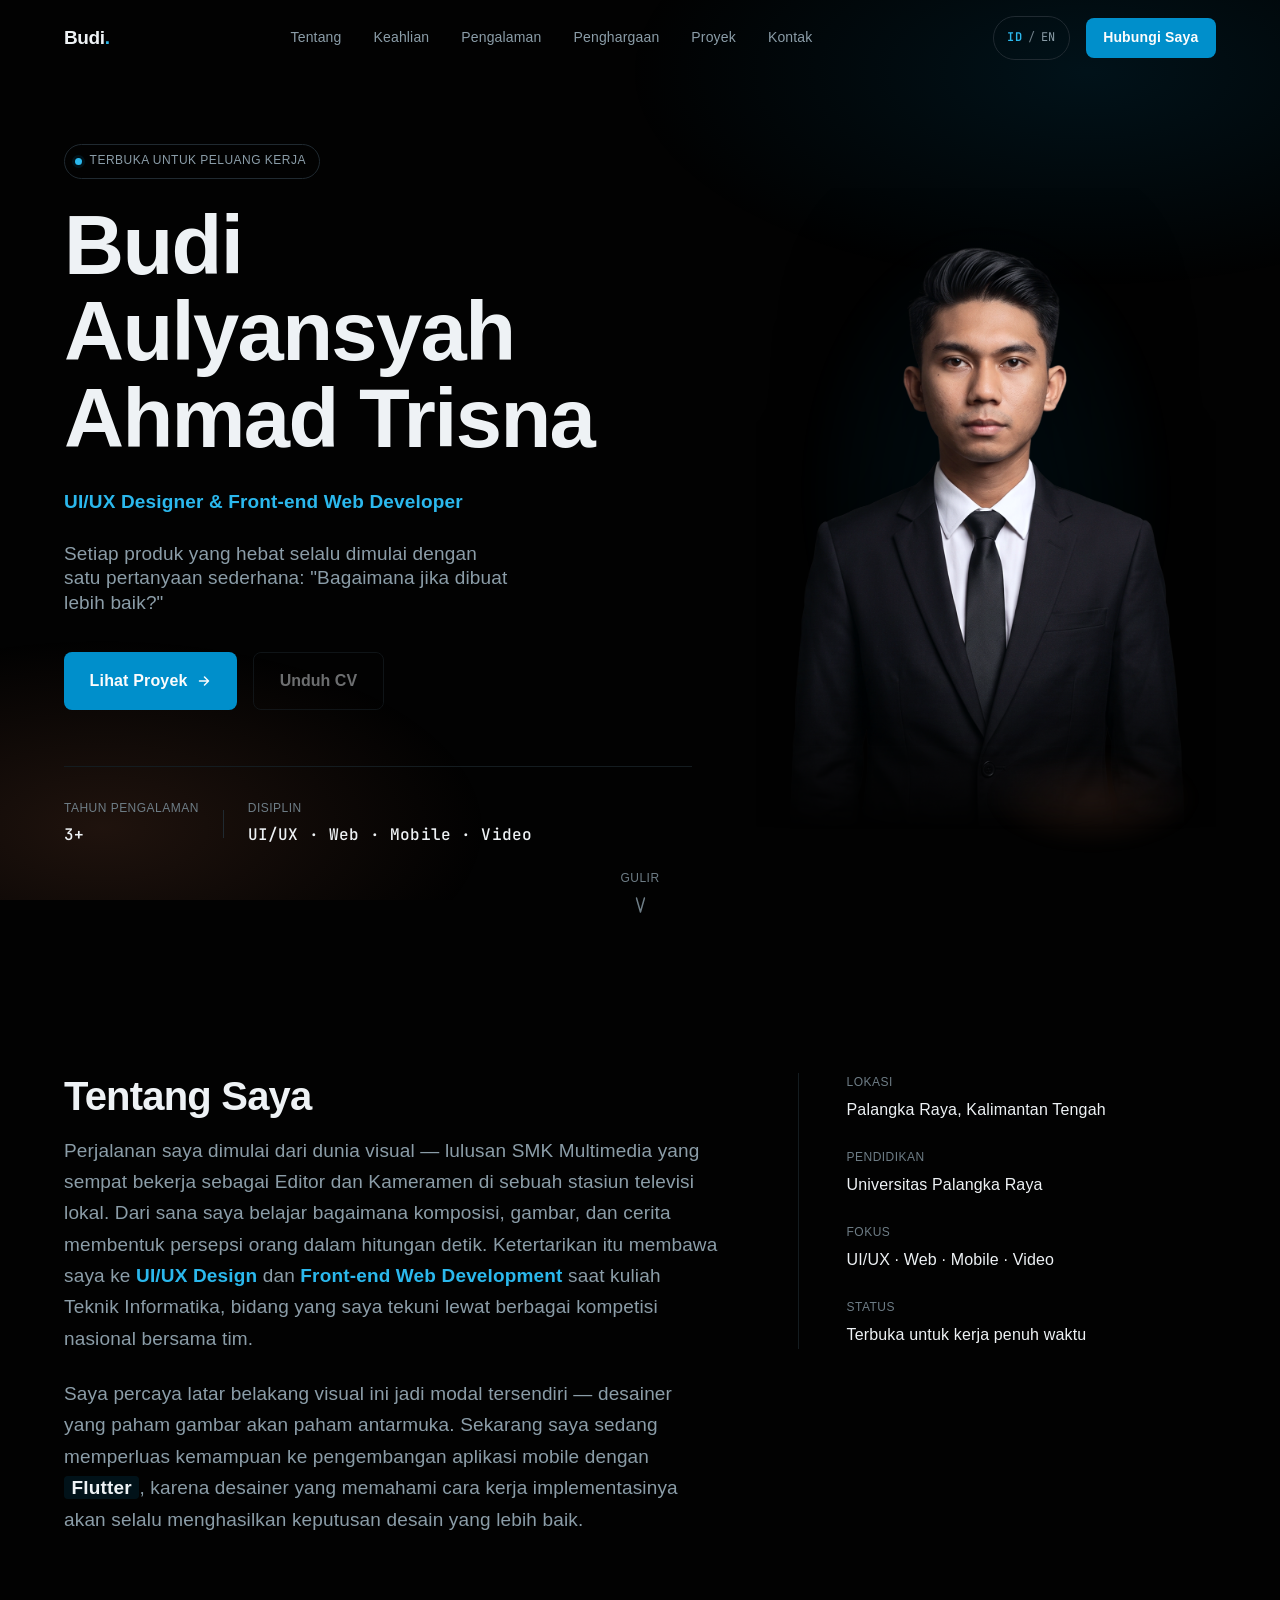
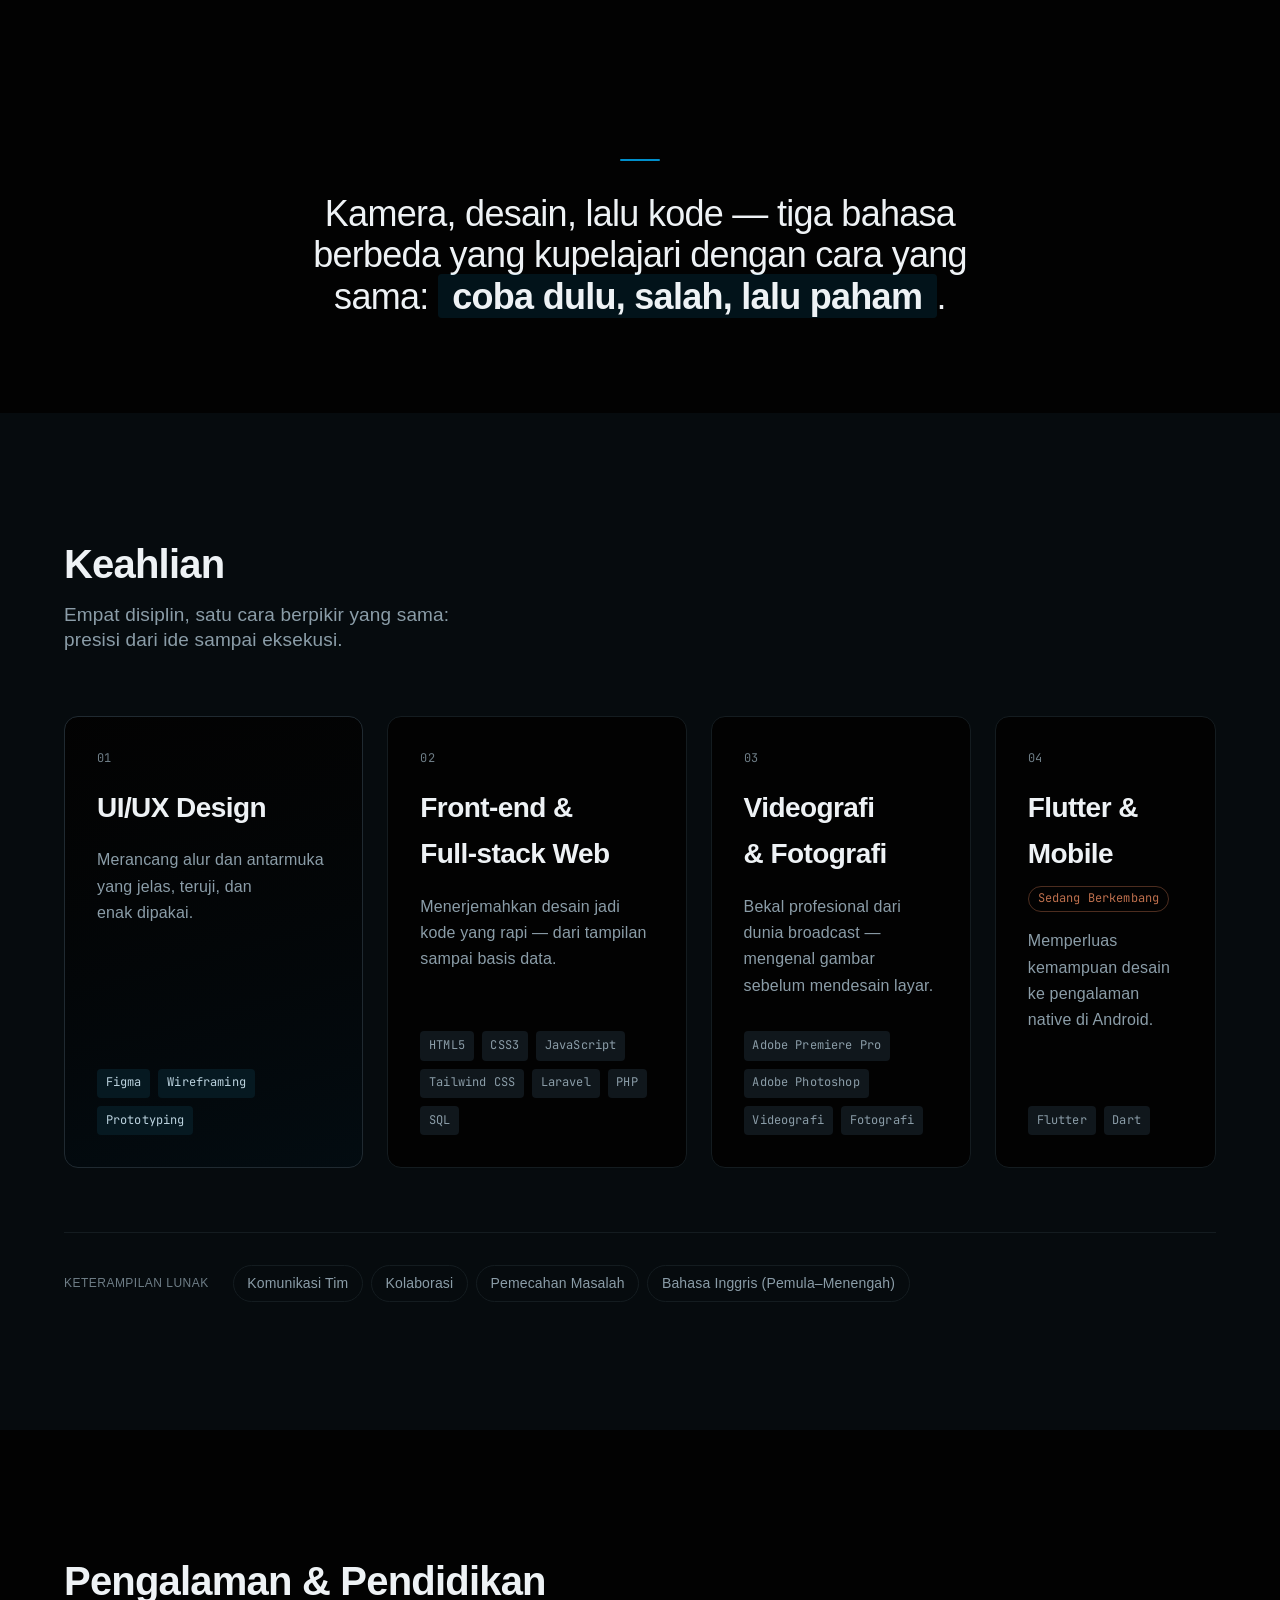
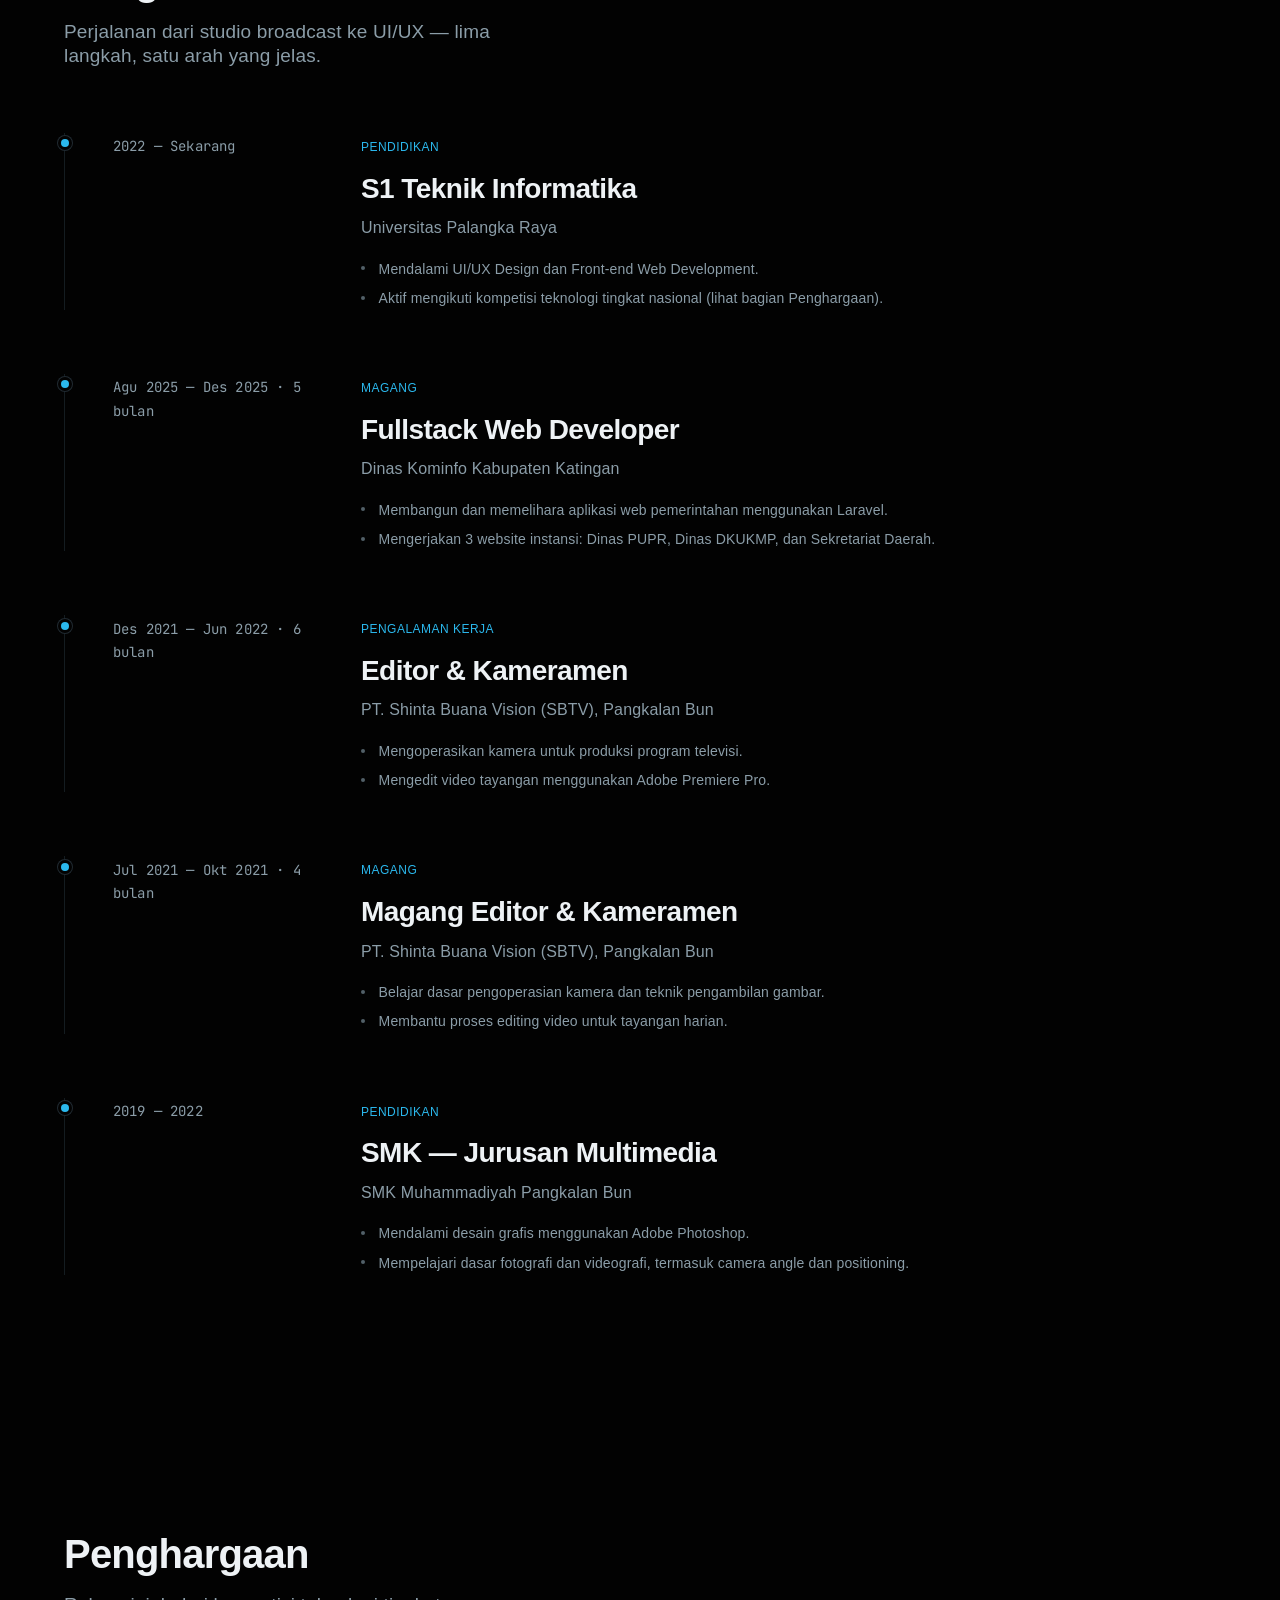
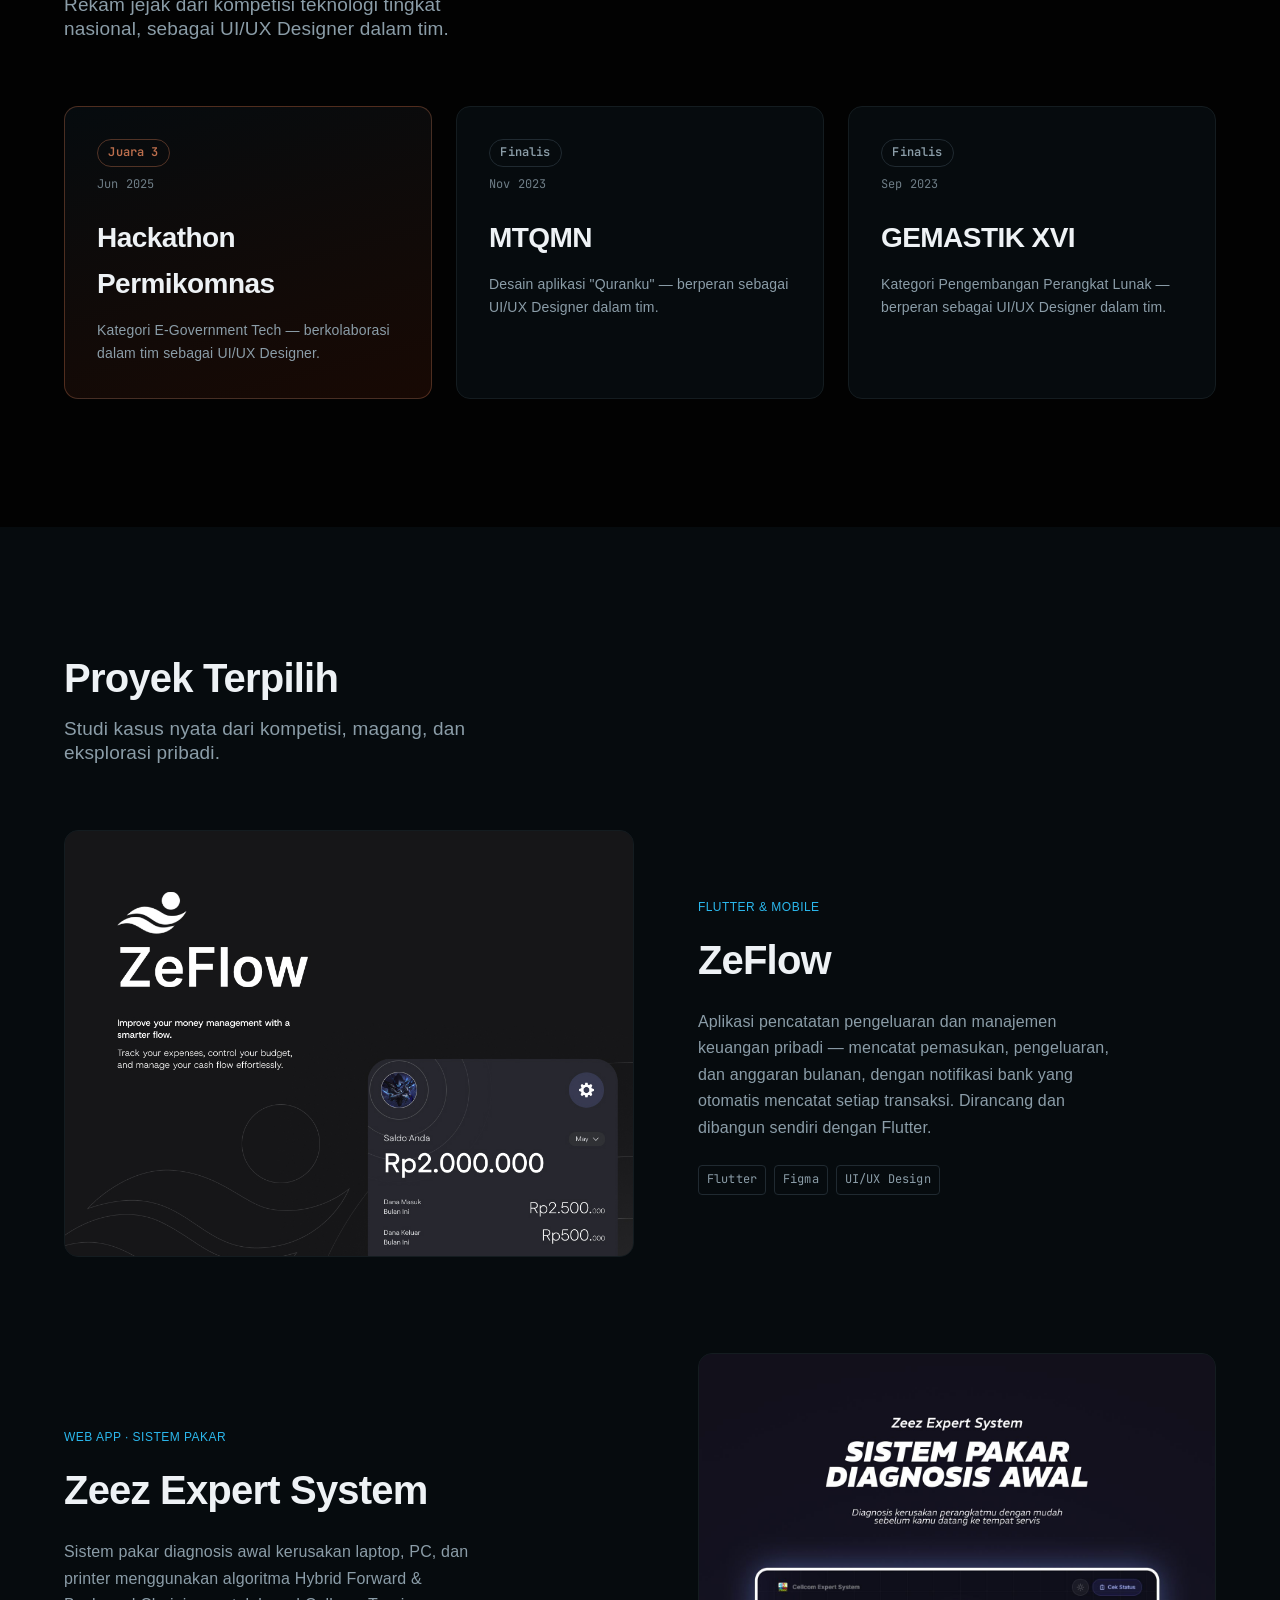
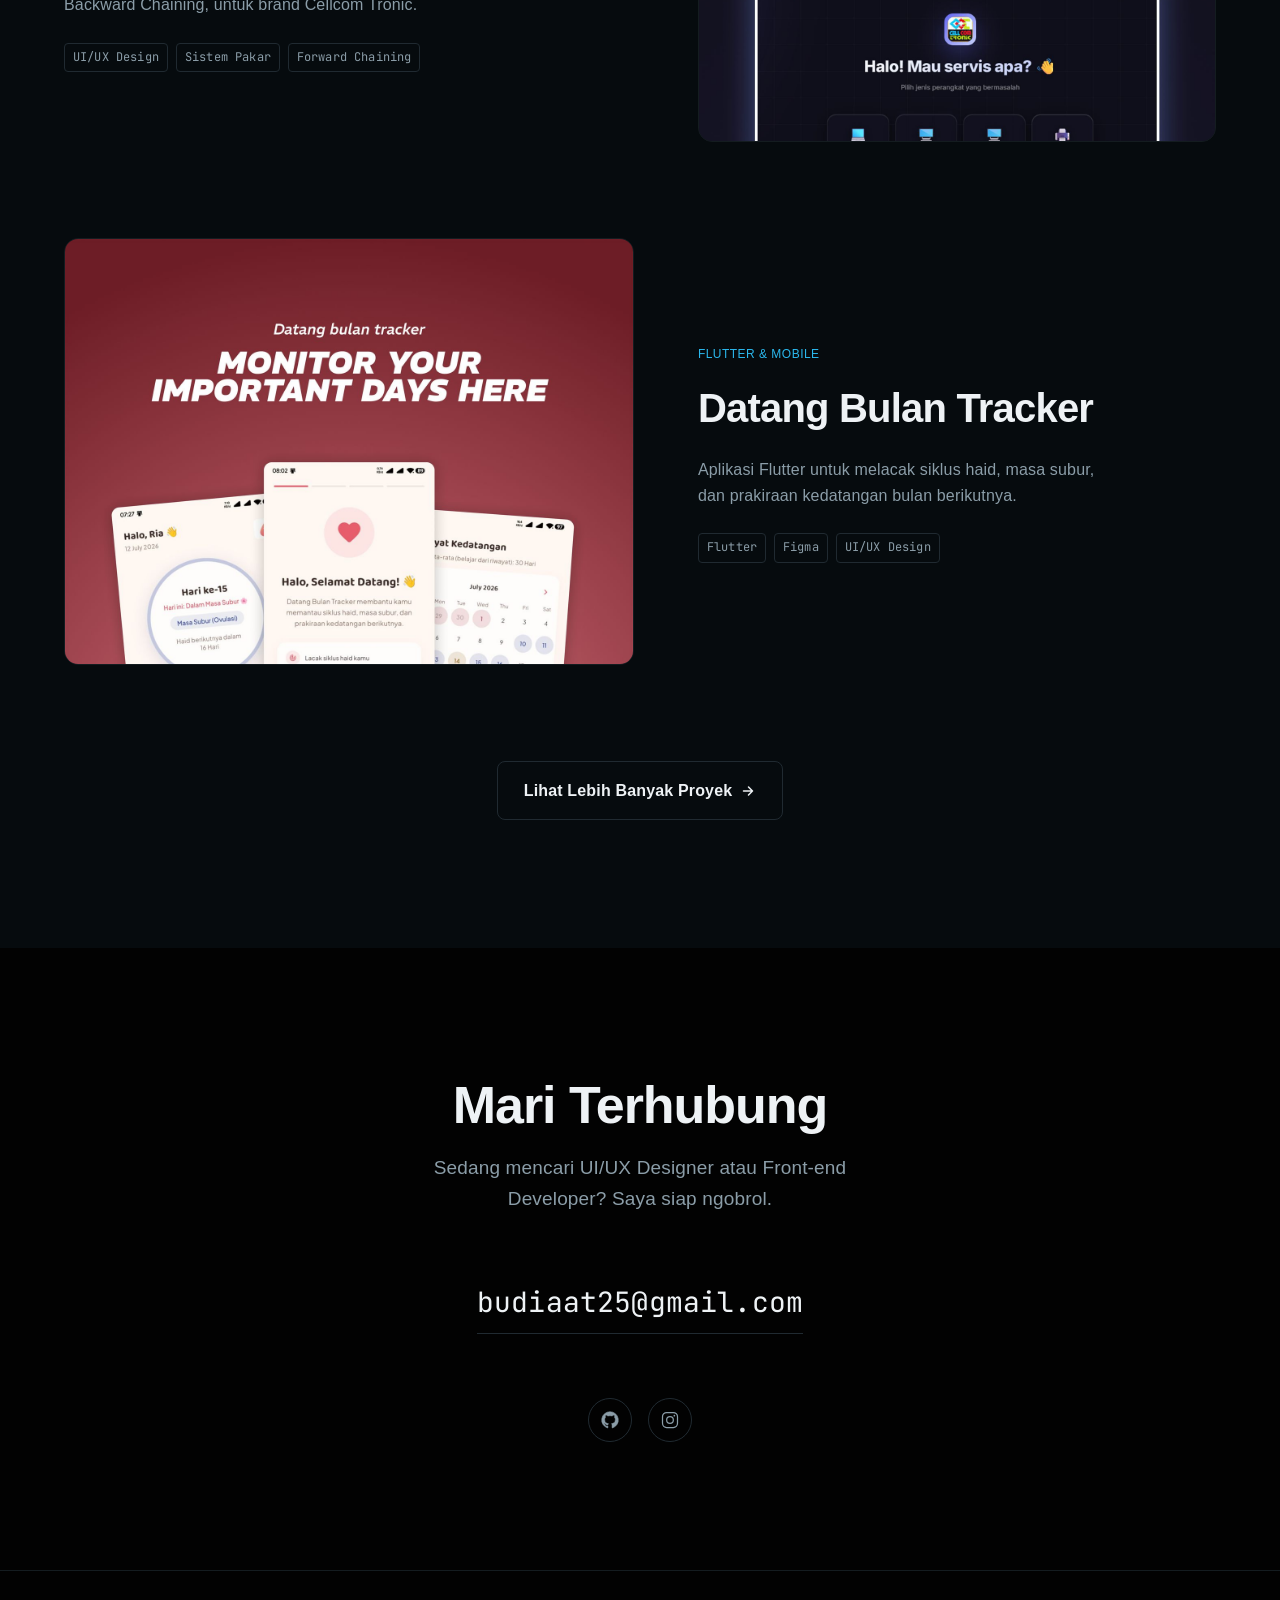
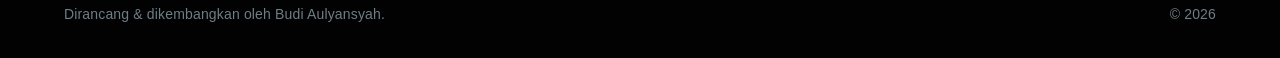
==== index.html @ ebb9e5d7 "Add personal quote section, fill in SMK education dates New pull-quote between About and Skills, plu" ====
<!DOCTYPE html>
<html lang="id">
<head>
<meta charset="UTF-8">
<meta name="viewport" content="width=device-width, initial-scale=1, viewport-fit=cover">
<title>Budi Aulyansyah Ahmad Trisna — UI/UX Designer &amp; Front-end Developer</title>
<meta name="description" content="Portfolio Budi Aulyansyah Ahmad Trisna — UI/UX Designer, Front-end &amp; Full-stack Web Developer, dengan latar belakang Videografi dan Fotografi profesional.">

<link rel="preconnect" href="https://api.fontshare.com" crossorigin>
<link rel="preconnect" href="https://fonts.googleapis.com">
<link rel="preconnect" href="https://fonts.gstatic.com" crossorigin>
<link href="https://api.fontshare.com/v2/css?f[]=switzer@400,500,600,700,900&amp;display=swap" rel="stylesheet">
<link href="https://fonts.googleapis.com/css2?family=JetBrains+Mono:wght@400;500;600&amp;display=swap" rel="stylesheet">
<link rel="stylesheet" href="style.css">
<link rel="icon" href="data:image/svg+xml,%3Csvg xmlns='http://www.w3.org/2000/svg' viewBox='0 0 100 100'%3E%3Crect width='100' height='100' rx='20' fill='%23090a0d'/%3E%3Ctext x='50' y='68' font-size='58' font-family='Georgia,serif' fill='%234f8ef7' text-anchor='middle'%3EB%3C/text%3E%3C/svg%3E">
</head>
<body>

<a class="skip-link" href="#main" data-i18n="a11y.skip">Langsung ke konten</a>

<div class="atmosphere" aria-hidden="true"></div>

<div class="cursor-dot" id="cursorDot" aria-hidden="true"></div>
<div class="cursor-ring" id="cursorRing" aria-hidden="true"></div>

<header class="nav" id="nav">
  <div class="nav__inner">
    <a href="#top" class="nav__mark">Budi<span class="nav__mark-dot">.</span></a>

    <nav class="nav__links" aria-label="Navigasi utama">
      <a href="#about" data-i18n="nav.about">Tentang</a>
      <a href="#skills" data-i18n="nav.skills">Keahlian</a>
      <a href="#experience" data-i18n="nav.experience">Pengalaman</a>
      <a href="#achievements" data-i18n="nav.achievements">Penghargaan</a>
      <a href="#projects" data-i18n="nav.projects">Proyek</a>
      <a href="#contact" data-i18n="nav.contact">Kontak</a>
    </nav>

    <div class="nav__actions">
      <button class="lang-toggle" id="langToggle" type="button" aria-label="Ganti bahasa / Switch language">
        <span class="lang-toggle__option" data-lang-option="id">ID</span><span class="lang-toggle__sep">/</span><span class="lang-toggle__option" data-lang-option="en">EN</span>
      </button>
      <a href="#contact" class="btn btn--primary btn--sm" data-i18n="nav.cta">Hubungi Saya</a>
      <button class="nav__burger" id="navBurger" type="button" aria-label="Buka menu" aria-expanded="false" aria-controls="navMobile">
        <span></span><span></span><span></span>
      </button>
    </div>
  </div>

  <div class="nav__mobile" id="navMobile">
    <div class="nav__mobile-inner">
      <a href="#about" data-i18n="nav.about">Tentang</a>
      <a href="#skills" data-i18n="nav.skills">Keahlian</a>
      <a href="#experience" data-i18n="nav.experience">Pengalaman</a>
      <a href="#achievements" data-i18n="nav.achievements">Penghargaan</a>
      <a href="#projects" data-i18n="nav.projects">Proyek</a>
      <a href="#contact" data-i18n="nav.contact">Kontak</a>
    </div>
  </div>
</header>

<main id="main">

  <!-- HERO -->
  <section class="hero" id="top">
    <div class="hero__inner">
      <div class="hero__content">
        <p class="status-pill" data-reveal>
          <span class="status-pill__dot" aria-hidden="true"></span>
          <span data-i18n="hero.badge">Terbuka untuk Peluang Kerja</span>
        </p>

        <h1 class="hero__name" data-reveal>
          <span class="hero__name-line">Budi Aulyansyah</span>
          <span class="hero__name-line">Ahmad Trisna</span>
        </h1>

        <p class="hero__title" data-reveal data-i18n="hero.title">UI/UX Designer &amp; Front-end Web Developer</p>

        <p class="hero__tagline" data-reveal data-i18n="hero.tagline" data-i18n-html>Setiap produk yang hebat selalu dimulai dengan satu pertanyaan sederhana: "Bagaimana jika dibuat lebih baik?".</p>

        <div class="hero__actions" data-reveal>
          <a href="#projects" class="btn btn--primary btn--lg">
            <span data-i18n="hero.cta.primary">Lihat Proyek</span>
            <svg class="btn__icon" width="16" height="16" viewBox="0 0 16 16" fill="none" aria-hidden="true"><path d="M3.5 8H12.5M12.5 8L8.5 4M12.5 8L8.5 12" stroke="currentColor" stroke-width="1.5" stroke-linecap="round" stroke-linejoin="round"/></svg>
          </a>
          <button type="button" class="btn btn--ghost btn--lg" disabled aria-disabled="true" title="Tambahkan file CV untuk mengaktifkan tombol ini">
            <span data-i18n="hero.cta.secondary">Unduh CV</span>
          </button>
        </div>

        <dl class="hero__readout" data-reveal>
          <div class="hero__readout-item">
            <dt data-i18n="hero.stat.years">Tahun Pengalaman</dt>
            <dd>3+</dd>
          </div>
          <div class="hero__readout-divider" aria-hidden="true"></div>
          <div class="hero__readout-item">
            <dt data-i18n="hero.stat.disciplines">Disiplin</dt>
            <dd>UI/UX · Web · Mobile · Video</dd>
          </div>
        </dl>
      </div>

      <div class="hero__figure" data-reveal>
        <div class="hero__figure-glow" aria-hidden="true"></div>
        <img src="assets/budi-portrait.png" alt="Potret Budi Aulyansyah Ahmad Trisna mengenakan jas formal" width="900" height="1200" class="hero__portrait" fetchpriority="high">
      </div>
    </div>

    <a href="#about" class="scroll-cue">
      <span data-i18n="hero.scroll">Gulir</span>
      <svg width="10" height="16" viewBox="0 0 10 16" fill="none" aria-hidden="true"><path d="M1 1L5 15L9 1" stroke="currentColor" stroke-width="1.5" stroke-linecap="round" stroke-linejoin="round"/></svg>
    </a>
  </section>

  <!-- ABOUT -->
  <section class="about" id="about">
    <div class="section-inner about__grid">
      <div class="about__main">
        <h2 class="section-heading" data-reveal data-i18n="about.heading">Tentang Saya</h2>
        <p class="about__body" data-reveal data-i18n="about.body1" data-i18n-html>Perjalanan saya dimulai dari dunia visual — lulusan SMK Multimedia yang sempat bekerja sebagai Editor dan Kameramen di sebuah stasiun televisi lokal. Dari sana saya belajar bagaimana komposisi, gambar, dan cerita membentuk persepsi orang dalam hitungan detik. Ketertarikan itu membawa saya ke <span class="em">UI/UX Design</span> dan <span class="em">Front-end Web Development</span> saat kuliah Teknik Informatika, bidang yang saya tekuni lewat berbagai kompetisi nasional bersama tim.</p>
        <p class="about__body" data-reveal data-i18n="about.body2" data-i18n-html>Saya percaya latar belakang visual ini jadi modal tersendiri — desainer yang paham gambar akan paham antarmuka. Sekarang saya sedang memperluas kemampuan ke pengembangan aplikasi mobile dengan <span class="hl">Flutter</span>, karena desainer yang memahami cara kerja implementasinya akan selalu menghasilkan keputusan desain yang lebih baik.</p>
      </div>

      <dl class="about__facts" data-reveal>
        <div class="about__fact">
          <dt data-i18n="about.facts.location">Lokasi</dt>
          <dd data-i18n="about.facts.locationValue">Palangka Raya, Kalimantan Tengah</dd>
        </div>
        <div class="about__fact">
          <dt data-i18n="about.facts.education">Pendidikan</dt>
          <dd data-i18n="about.facts.educationValue">Universitas Palangka Raya</dd>
        </div>
        <div class="about__fact">
          <dt data-i18n="about.facts.focus">Fokus</dt>
          <dd>UI/UX · Web · Mobile · Video</dd>
        </div>
        <div class="about__fact">
          <dt data-i18n="about.facts.status">Status</dt>
          <dd data-i18n="about.facts.statusValue">Terbuka untuk kerja penuh waktu</dd>
        </div>
      </dl>
    </div>
  </section>

  <!-- QUOTE -->
  <section class="quote">
    <div class="section-inner">
      <blockquote class="quote__text" data-reveal>
        <span class="quote__mark" aria-hidden="true"></span>
        <p data-i18n="quote.text" data-i18n-html>Kamera, desain, lalu kode — tiga bahasa berbeda yang kupelajari dengan cara yang sama: <span class="hl">coba dulu, salah, lalu paham</span>.</p>
      </blockquote>
    </div>
  </section>

  <!-- SKILLS -->
  <section class="skills" id="skills">
    <div class="section-inner">
      <div class="section-head">
        <h2 class="section-heading" data-reveal data-i18n="skills.heading">Keahlian</h2>
        <p class="section-lead" data-reveal data-i18n="skills.lead">Tiga disiplin, satu cara berpikir yang sama: presisi dari ide sampai eksekusi.</p>
      </div>

      <div class="skills__panels">
        <article class="skill-panel skill-panel--primary" data-reveal>
          <span class="skill-panel__index">01</span>
          <h3 data-i18n="skills.uiux.title">UI/UX Design</h3>
          <p data-i18n="skills.uiux.desc">Merancang alur dan antarmuka yang jelas, teruji, dan enak dipakai.</p>
          <ul class="skill-panel__tags">
            <li>Figma</li><li>Wireframing</li><li>Prototyping</li>
          </ul>
        </article>

        <article class="skill-panel" data-reveal>
          <span class="skill-panel__index">02</span>
          <h3 data-i18n="skills.web.title">Front-end &amp; Full-stack Web</h3>
          <p data-i18n="skills.web.desc">Menerjemahkan desain jadi kode yang rapi — dari tampilan sampai basis data.</p>
          <ul class="skill-panel__tags">
            <li>HTML5</li><li>CSS3</li><li>JavaScript</li><li>Tailwind CSS</li><li>Laravel</li><li>PHP</li><li>SQL</li>
          </ul>
        </article>

        <article class="skill-panel" data-reveal>
          <span class="skill-panel__index">03</span>
          <h3 data-i18n="skills.media.title">Videografi &amp; Fotografi</h3>
          <p data-i18n="skills.media.desc">Bekal profesional dari dunia broadcast — mengenal gambar sebelum mendesain layar.</p>
          <ul class="skill-panel__tags">
            <li>Adobe Premiere Pro</li><li>Adobe Photoshop</li><li data-i18n="skills.media.tag.video">Videografi</li><li data-i18n="skills.media.tag.photo">Fotografi</li>
          </ul>
        </article>

        <article class="skill-panel skill-panel--emerging" data-reveal>
          <span class="skill-panel__index">04</span>
          <div class="skill-panel__title-row">
            <h3 data-i18n="skills.mobile.title">Flutter &amp; Mobile</h3>
            <span class="skill-panel__badge" data-i18n="skills.mobile.badge">Sedang Berkembang</span>
          </div>
          <p data-i18n="skills.mobile.desc">Memperluas kemampuan desain ke pengalaman native di Android.</p>
          <ul class="skill-panel__tags">
            <li>Flutter</li><li>Dart</li>
          </ul>
        </article>
      </div>

      <div class="skills__soft" data-reveal>
        <span class="skills__soft-label" data-i18n="skills.soft.label">Keterampilan Lunak</span>
        <ul class="skills__soft-tags">
          <li data-i18n="skills.soft.communication">Komunikasi Tim</li>
          <li data-i18n="skills.soft.collaboration">Kolaborasi</li>
          <li data-i18n="skills.soft.problemSolving">Pemecahan Masalah</li>
          <li data-i18n="skills.soft.english">Bahasa Inggris (Pemula–Menengah)</li>
        </ul>
      </div>
    </div>
  </section>

  <!-- EXPERIENCE & EDUCATION -->
  <section class="experience" id="experience">
    <div class="section-inner">
      <div class="section-head">
        <h2 class="section-heading" data-reveal data-i18n="experience.heading">Pengalaman &amp; Pendidikan</h2>
        <p class="section-lead" data-reveal data-i18n="experience.lead">Perjalanan singkat — dari ruang kelas ke studio kerja sungguhan.</p>
      </div>

      <ol class="timeline">
        <li class="timeline__item" data-reveal>
          <div class="timeline__date">
            <span data-i18n="experience.item1.date">2022 — Sekarang</span>
          </div>
          <div class="timeline__content">
            <span class="timeline__type" data-i18n="experience.type.education">Pendidikan</span>
            <h3 data-i18n="experience.item1.role">S1 Teknik Informatika</h3>
            <p class="timeline__org" data-i18n="experience.item1.org">Universitas Palangka Raya</p>
            <ul>
              <li data-i18n="experience.item1.point1">Mendalami UI/UX Design dan Front-end Web Development.</li>
              <li data-i18n="experience.item1.point2">Aktif mengikuti kompetisi teknologi tingkat nasional (lihat bagian Penghargaan).</li>
            </ul>
          </div>
        </li>

        <li class="timeline__item" data-reveal>
          <div class="timeline__date">
            <span data-i18n="experience.item2.date">Agu 2025 — Des 2025 · 5 bulan</span>
          </div>
          <div class="timeline__content">
            <span class="timeline__type" data-i18n="experience.type.internship">Magang</span>
            <h3 data-i18n="experience.item2.role">Fullstack Web Developer</h3>
            <p class="timeline__org" data-i18n="experience.item2.org">Dinas Kominfo Kabupaten Katingan</p>
            <ul>
              <li data-i18n="experience.item2.point1">Membangun dan memelihara aplikasi web pemerintahan menggunakan Laravel.</li>
              <li data-i18n="experience.item2.point2">Mengerjakan 3 website instansi: Dinas PUPR, Dinas DKUKMP, dan Sekretariat Daerah.</li>
            </ul>
          </div>
        </li>

        <li class="timeline__item" data-reveal>
          <div class="timeline__date">
            <span data-i18n="experience.item3.date">Des 2021 — Jun 2022 · 6 bulan</span>
          </div>
          <div class="timeline__content">
            <span class="timeline__type" data-i18n="experience.type.work">Pengalaman Kerja</span>
            <h3 data-i18n="experience.item3.role">Editor &amp; Kameramen</h3>
            <p class="timeline__org" data-i18n="experience.item3.org">PT. Shinta Buana Vision (SBTV), Pangkalan Bun</p>
            <ul>
              <li data-i18n="experience.item3.point1">Mengoperasikan kamera untuk produksi program televisi.</li>
              <li data-i18n="experience.item3.point2">Mengedit video tayangan menggunakan Adobe Premiere Pro.</li>
            </ul>
          </div>
        </li>

        <li class="timeline__item" data-reveal>
          <div class="timeline__date">
            <span data-i18n="experience.item4.date">Jul 2021 — Okt 2021 · 4 bulan</span>
          </div>
          <div class="timeline__content">
            <span class="timeline__type" data-i18n="experience.type.internship">Magang</span>
            <h3 data-i18n="experience.item4.role">Magang Editor &amp; Kameramen</h3>
            <p class="timeline__org" data-i18n="experience.item4.org">PT. Shinta Buana Vision (SBTV), Pangkalan Bun</p>
            <ul>
              <li data-i18n="experience.item4.point1">Belajar dasar pengoperasian kamera dan teknik pengambilan gambar.</li>
              <li data-i18n="experience.item4.point2">Membantu proses editing video untuk tayangan harian.</li>
            </ul>
          </div>
        </li>

        <li class="timeline__item" data-reveal>
          <div class="timeline__date">
            <span data-i18n="experience.item5.date">2019 — 2022</span>
          </div>
          <div class="timeline__content">
            <span class="timeline__type" data-i18n="experience.type.education">Pendidikan</span>
            <h3 data-i18n="experience.item5.role">SMK — Jurusan Multimedia</h3>
            <p class="timeline__org" data-i18n="experience.item5.org">SMK Muhammadiyah Pangkalan Bun</p>
            <ul>
              <li data-i18n="experience.item5.point1">Mendalami desain grafis menggunakan Adobe Photoshop.</li>
              <li data-i18n="experience.item5.point2">Mempelajari dasar fotografi dan videografi, termasuk camera angle dan positioning.</li>
            </ul>
          </div>
        </li>
      </ol>
    </div>
  </section>

  <!-- ACHIEVEMENTS -->
  <section class="achievements" id="achievements">
    <div class="section-inner">
      <div class="section-head">
        <h2 class="section-heading" data-reveal data-i18n="achievements.heading">Penghargaan</h2>
        <p class="section-lead" data-reveal data-i18n="achievements.lead">Rekam jejak dari kompetisi teknologi tingkat nasional, sebagai UI/UX Designer dalam tim.</p>
      </div>

      <div class="achievements__grid">
        <article class="achievement-card achievement-card--ranked" data-reveal>
          <span class="achievement-card__rank" data-i18n="achievements.item1.rank">Juara 3</span>
          <span class="achievement-card__date">Jun 2025</span>
          <h3 data-i18n="achievements.item1.name">Hackathon Permikomnas</h3>
          <p data-i18n="achievements.item1.desc">Kategori E-Government Tech — berkolaborasi dalam tim sebagai UI/UX Designer.</p>
        </article>

        <article class="achievement-card" data-reveal>
          <span class="achievement-card__rank achievement-card__rank--finalist" data-i18n="achievements.finalist">Finalis</span>
          <span class="achievement-card__date">Nov 2023</span>
          <h3 data-i18n="achievements.item2.name">MTQMN</h3>
          <p data-i18n="achievements.item2.desc">Desain aplikasi "Quranku" — berperan sebagai UI/UX Designer dalam tim.</p>
        </article>

        <article class="achievement-card" data-reveal>
          <span class="achievement-card__rank achievement-card__rank--finalist" data-i18n="achievements.finalist">Finalis</span>
          <span class="achievement-card__date">Sep 2023</span>
          <h3 data-i18n="achievements.item3.name">GEMASTIK XVI</h3>
          <p data-i18n="achievements.item3.desc">Kategori Pengembangan Perangkat Lunak — berperan sebagai UI/UX Designer dalam tim.</p>
        </article>
      </div>
    </div>
  </section>

  <!-- PROJECTS -->
  <section class="projects" id="projects">
    <div class="section-inner">
      <div class="section-head">
        <h2 class="section-heading" data-reveal data-i18n="projects.heading">Proyek Terpilih</h2>
        <p class="section-lead" data-reveal data-i18n="projects.lead">Studi kasus nyata dari kompetisi, magang, dan eksplorasi pribadi.</p>
      </div>

      <div class="project-list">
        <article class="project-row" data-reveal>
          <div class="project-row__visual project-row__visual--photo">
            <img src="assets/projects/zeflow-cover.jpg" alt="Tampilan aplikasi ZeFlow — dashboard saldo, anggaran bulanan, dan riwayat pengeluaran" width="1000" height="1000" loading="lazy">
          </div>
          <div class="project-row__content">
            <span class="project-row__category" data-i18n="projects.zeflow.category">Flutter &amp; Mobile</span>
            <h3 data-i18n="projects.zeflow.title">ZeFlow</h3>
            <p data-i18n="projects.zeflow.desc">Aplikasi pencatatan pengeluaran dan manajemen keuangan pribadi — mencatat pemasukan, pengeluaran, dan anggaran bulanan, dengan notifikasi bank yang otomatis mencatat setiap transaksi. Dirancang dan dibangun sendiri dengan Flutter.</p>
            <ul class="project-row__tools">
              <li>Flutter</li><li>Figma</li><li>UI/UX Design</li>
            </ul>
          </div>
        </article>

        <article class="project-row project-row--reverse" data-reveal>
          <div class="project-row__visual project-row__visual--photo">
            <img src="assets/projects/expert-system-cover.jpg" alt="Tampilan Zeez Expert System — diagnosis awal kerusakan laptop, PC, dan printer" width="1400" height="1400" loading="lazy">
          </div>
          <div class="project-row__content">
            <span class="project-row__category" data-i18n="projects.expertSystem.category">Web App · Sistem Pakar</span>
            <h3 data-i18n="projects.expertSystem.title">Zeez Expert System</h3>
            <p data-i18n="projects.expertSystem.desc">Sistem pakar diagnosis awal kerusakan laptop, PC, dan printer menggunakan algoritma Hybrid Forward &amp; Backward Chaining, untuk brand Cellcom Tronic.</p>
            <ul class="project-row__tools">
              <li>UI/UX Design</li><li data-i18n="projects.expertSystem.tag2">Sistem Pakar</li><li data-i18n="projects.expertSystem.tag3">Forward Chaining</li>
            </ul>
          </div>
        </article>

        <article class="project-row" data-reveal>
          <div class="project-row__visual project-row__visual--photo">
            <img src="assets/projects/datang-bulan-cover.jpg" alt="Tampilan aplikasi Datang Bulan Tracker — pelacakan siklus haid dan masa subur" width="1400" height="1400" loading="lazy">
          </div>
          <div class="project-row__content">
            <span class="project-row__category" data-i18n="projects.datangBulan.category">Flutter &amp; Mobile</span>
            <h3 data-i18n="projects.datangBulan.title">Datang Bulan Tracker</h3>
            <p data-i18n="projects.datangBulan.desc">Aplikasi Flutter untuk melacak siklus haid, masa subur, dan prakiraan kedatangan bulan berikutnya.</p>
            <ul class="project-row__tools">
              <li>Flutter</li><li>Figma</li><li>UI/UX Design</li>
            </ul>
          </div>
        </article>
      </div>

      <div class="projects__more" data-reveal>
        <a href="projects.html" class="btn btn--ghost btn--lg">
          <span data-i18n="projects.viewMore">Lihat Lebih Banyak Proyek</span>
          <svg class="btn__icon" width="16" height="16" viewBox="0 0 16 16" fill="none" aria-hidden="true"><path d="M3.5 8H12.5M12.5 8L8.5 4M12.5 8L8.5 12" stroke="currentColor" stroke-width="1.5" stroke-linecap="round" stroke-linejoin="round"/></svg>
        </a>
      </div>
    </div>
  </section>

  <!-- CONTACT -->
  <section class="contact" id="contact">
    <div class="section-inner contact__inner">
      <h2 class="contact__heading" data-reveal data-i18n="contact.heading">Mari Terhubung</h2>
      <p class="contact__lead" data-reveal data-i18n="contact.lead">Sedang mencari UI/UX Designer atau Front-end Developer? Saya siap ngobrol.</p>

      <a href="mailto:budiaat25@gmail.com" class="contact__email" data-reveal data-i18n="contact.emailValue">budiaat25@gmail.com</a>

      <div class="contact__socials" data-reveal>
        <a href="https://github.com/myZeez?tab=repositories" class="social-link" aria-label="GitHub">
          <svg width="20" height="20" viewBox="0 0 24 24" fill="none" aria-hidden="true"><path d="M12 2a10 10 0 00-3.16 19.49c.5.09.68-.22.68-.48v-1.7c-2.78.6-3.37-1.34-3.37-1.34-.46-1.16-1.11-1.47-1.11-1.47-.9-.62.07-.6.07-.6 1 .07 1.53 1.03 1.53 1.03.9 1.52 2.34 1.08 2.91.83.09-.65.35-1.09.63-1.34-2.22-.25-4.56-1.11-4.56-4.94 0-1.09.39-1.98 1.03-2.68-.1-.25-.45-1.27.1-2.65 0 0 .84-.27 2.75 1.02a9.58 9.58 0 015 0c1.91-1.3 2.75-1.02 2.75-1.02.55 1.38.2 2.4.1 2.65.64.7 1.03 1.59 1.03 2.68 0 3.84-2.34 4.68-4.57 4.93.36.31.68.92.68 1.85v2.74c0 .27.18.58.69.48A10 10 0 0012 2z" stroke="currentColor" stroke-width="0.6" fill="currentColor"/></svg>
        </a>
        <a href="https://www.instagram.com/budiaat/" class="social-link" aria-label="Instagram">
          <svg width="20" height="20" viewBox="0 0 24 24" fill="none" aria-hidden="true"><rect x="3" y="3" width="18" height="18" rx="5" stroke="currentColor" stroke-width="1.5"/><circle cx="12" cy="12" r="4" stroke="currentColor" stroke-width="1.5"/><circle cx="17.2" cy="6.8" r="1" fill="currentColor"/></svg>
        </a>
      </div>
    </div>
  </section>

</main>

<footer class="footer">
  <div class="section-inner footer__inner">
    <p data-i18n="footer.credit">Dirancang &amp; dikembangkan oleh Budi Aulyansyah.</p>
    <p class="footer__year">© <span id="year"></span></p>
  </div>
</footer>

<script src="script.js"></script>
</body>
</html>
---- style.css ----
/* ==========================================================================
   Design Tokens — "Precision Instrument"
   Near-black instrument case + one sapphire jewel accent. Switzer carries
   type; JetBrains Mono appears only where content is literally data.
   ========================================================================== */

:root {
  /* Color — surfaces */
  --bg: oklch(0.09 0.000 0);
  --surface: oklch(0.145 0.012 235);
  --surface-2: oklch(0.20 0.014 235);
  --border: oklch(0.28 0.018 235);
  --border-soft: oklch(0.22 0.014 235);

  /* Color — text */
  --ink: oklch(0.96 0.006 235);
  --muted: oklch(0.685 0.026 235);
  --faint: oklch(0.58 0.022 235);
  --faint-decorative: oklch(0.48 0.022 235);

  /* Color — brand: deep sapphire */
  --sapphire: oklch(0.60 0.16 229);
  --sapphire-deep: oklch(0.45 0.15 229);
  --sapphire-bright: oklch(0.735 0.135 229);
  --sapphire-wash: oklch(0.60 0.16 229 / 0.12);

  /* Color — warm ember (atmosphere only, never text/UI) */
  --ember: oklch(0.62 0.11 44);
  --ember-wash: oklch(0.62 0.11 44 / 0.16);

  /* Semantic aliases */
  --text-primary: var(--ink);
  --text-secondary: var(--muted);
  --text-tertiary: var(--faint);
  --bg-page: var(--bg);
  --bg-surface: var(--surface);
  --accent: var(--sapphire);

  /* Typography */
  --font-display: 'Switzer', -apple-system, BlinkMacSystemFont, 'Segoe UI', sans-serif;
  --font-mono: 'JetBrains Mono', ui-monospace, 'SFMono-Regular', Menlo, Consolas, monospace;

  --text-display: clamp(2.75rem, 2rem + 4vw, 5.25rem);
  --text-3xl: clamp(2.25rem, 1.85rem + 2.1vw, 3.25rem);
  --text-2xl: clamp(1.85rem, 1.55rem + 1.5vw, 2.5rem);
  --text-xl: clamp(1.375rem, 1.22rem + 0.8vw, 1.75rem);
  --text-lg: 1.1875rem;
  --text-base: 1rem;
  --text-sm: 0.875rem;
  --text-xs: 0.75rem;

  --lh-display: 1.04;
  --lh-heading: 1.15;
  --lh-body: 1.65;
  --lh-tight: 1.3;

  --tracking-tight: -0.02em;
  --tracking-wide: 0.04em;
  --tracking-wider: 0.08em;

  /* Spacing (4pt base) */
  --space-3xs: 0.25rem;
  --space-2xs: 0.5rem;
  --space-xs: 0.75rem;
  --space-sm: 1rem;
  --space-md: 1.5rem;
  --space-lg: 2rem;
  --space-xl: 3rem;
  --space-2xl: 4rem;
  --space-3xl: clamp(4rem, 3rem + 4vw, 6rem);
  --space-4xl: clamp(5rem, 3.5rem + 6vw, 8rem);

  /* Radius */
  --radius-sm: 4px;
  --radius-md: 8px;
  --radius-lg: 14px;
  --radius-full: 999px;

  /* Motion */
  --ease-out-quart: cubic-bezier(0.25, 1, 0.5, 1);
  --ease-out-expo: cubic-bezier(0.16, 1, 0.3, 1);
  --duration-fast: 150ms;
  --duration-base: 250ms;
  --duration-slow: 450ms;
  --duration-entrance: 700ms;

  /* Z-index scale */
  --z-atmosphere: 0;
  --z-content: 1;
  --z-sticky: 20;
  --z-nav-mobile: 30;
  --z-tooltip: 40;
  --z-cursor: 100;

  --container-max: 1280px;
  --measure: 62ch;
}

/* ==========================================================================
   Reset
   ========================================================================== */

*, *::before, *::after { box-sizing: border-box; }
* { margin: 0; }
html { -webkit-text-size-adjust: 100%; scroll-behavior: smooth; overflow-x: hidden; }

@media (prefers-reduced-motion: reduce) {
  html { scroll-behavior: auto; }
}

section[id] {
  scroll-margin-top: 6rem;
}

body {
  background: var(--bg-page);
  color: var(--text-primary);
  font-family: var(--font-display);
  font-size: var(--text-base);
  line-height: var(--lh-body);
  font-weight: 400;
  letter-spacing: 0.01em;
  -webkit-font-smoothing: antialiased;
  font-optical-sizing: auto;
  overflow-x: hidden;
}

img, picture { max-width: 100%; display: block; }
input, button, textarea, select { font: inherit; color: inherit; }
button { background: none; border: none; cursor: pointer; }
a { color: inherit; text-decoration: none; }
ul, ol { list-style: none; padding: 0; }
h1, h2, h3, h4 { font-weight: 700; text-wrap: balance; }
p { text-wrap: pretty; }

:focus-visible {
  outline: 2px solid var(--sapphire-bright);
  outline-offset: 3px;
  border-radius: var(--radius-sm);
}

/* ==========================================================================
   Utilities
   ========================================================================== */

.skip-link {
  position: absolute;
  top: -100%;
  left: var(--space-md);
  z-index: var(--z-tooltip);
  background: var(--sapphire);
  color: oklch(0.99 0 0);
  padding: var(--space-2xs) var(--space-sm);
  border-radius: var(--radius-sm);
  transition: top var(--duration-base) var(--ease-out-quart);
}
.skip-link:focus { top: var(--space-md); }

/* Inline emphasis — used sparingly inside prose to call out a role, tool,
   or key phrase. Two registers: a soft wash behind a stack/tool mention
   (.hl), and a plain color+weight lift for a standalone word (.em). */
.hl {
  background: var(--sapphire-wash);
  color: var(--ink);
  font-weight: 600;
  padding: 0.05em 0.4em;
  border-radius: var(--radius-sm);
  white-space: nowrap;
}
.em {
  color: var(--sapphire-bright);
  font-weight: 600;
}

.section-inner {
  max-width: var(--container-max);
  margin-inline: auto;
  padding-inline: var(--space-md);
}

@media (min-width: 768px) {
  .section-inner { padding-inline: var(--space-xl); }
}
@media (min-width: 1024px) {
  .section-inner { padding-inline: var(--space-2xl); }
}

.section-head { margin-bottom: var(--space-2xl); max-width: 46rem; }

.section-heading {
  font-size: var(--text-2xl);
  line-height: var(--lh-heading);
  letter-spacing: var(--tracking-tight);
  margin-bottom: var(--space-sm);
}

.section-lead {
  font-size: var(--text-lg);
  color: var(--text-secondary);
  line-height: var(--lh-tight);
  max-width: 42ch;
}

.btn {
  display: inline-flex;
  align-items: center;
  justify-content: center;
  gap: var(--space-2xs);
  font-family: var(--font-display);
  font-weight: 600;
  border-radius: var(--radius-md);
  white-space: nowrap;
  transition: background var(--duration-base) var(--ease-out-quart),
              color var(--duration-base) var(--ease-out-quart),
              border-color var(--duration-base) var(--ease-out-quart),
              transform var(--duration-fast) var(--ease-out-quart);
}
.btn:active { transform: scale(0.97); }

.btn--sm { font-size: var(--text-sm); padding: 0.55rem 1.1rem; }
.btn--lg { font-size: var(--text-base); padding: 0.95rem 1.6rem; min-height: 44px; }

.btn--primary {
  background: var(--sapphire);
  color: oklch(0.99 0 0);
}
.btn--primary:hover { background: var(--sapphire-bright); }

.btn--ghost {
  background: transparent;
  color: var(--text-primary);
  border: 1px solid var(--border);
}
.btn--ghost:hover { border-color: var(--sapphire-bright); color: var(--sapphire-bright); }

.btn:disabled {
  opacity: 0.45;
  cursor: not-allowed;
}
.btn:disabled:hover { border-color: var(--border); color: var(--text-primary); }
.btn:disabled:active { transform: none; }

.btn__icon { transition: transform var(--duration-base) var(--ease-out-quart); }
.btn:hover .btn__icon { transform: translateX(3px); }

.status-pill {
  display: inline-flex;
  align-items: center;
  gap: var(--space-2xs);
  font-size: var(--text-xs);
  font-weight: 500;
  letter-spacing: var(--tracking-wide);
  text-transform: uppercase;
  color: var(--muted);
  border: 1px solid var(--border);
  border-radius: var(--radius-full);
  padding: 0.4rem 0.8rem 0.4rem 0.6rem;
}

.status-pill__dot {
  width: 7px;
  height: 7px;
  border-radius: 50%;
  background: var(--sapphire-bright);
  box-shadow: 0 0 0 3px var(--sapphire-wash);
}

@media (prefers-reduced-motion: no-preference) {
  .status-pill__dot { animation: pulse-dot 2.4s var(--ease-out-quart) infinite; }
}
@keyframes pulse-dot {
  0%, 100% { box-shadow: 0 0 0 3px var(--sapphire-wash); }
  50% { box-shadow: 0 0 0 6px var(--sapphire-wash); }
}

/* Ambient background: fixed, whisper-quiet, never competes with content */
.atmosphere {
  position: fixed;
  inset: 0;
  z-index: var(--z-atmosphere);
  pointer-events: none;
  background:
    radial-gradient(ellipse 60% 40% at 85% 8%, var(--sapphire-wash), transparent 60%),
    radial-gradient(ellipse 50% 35% at 8% 92%, var(--ember-wash), transparent 60%);
}

/* ==========================================================================
   Custom cursor — desktop with a fine pointer only. Touch and coarse
   pointers keep the system cursor entirely; nothing below applies to them.
   ========================================================================== */

.cursor-dot, .cursor-ring { display: none; }

@media (hover: hover) and (pointer: fine) {
  html, a, button, [role="button"] { cursor: none; }

  .cursor-dot, .cursor-ring {
    display: block;
    position: fixed;
    top: 0;
    left: 0;
    z-index: var(--z-cursor);
    pointer-events: none;
    border-radius: 50%;
    will-change: transform;
    transform: translate(-50%, -50%);
    opacity: 0;
    transition: opacity var(--duration-base) var(--ease-out-quart);
  }

  .cursor-dot {
    width: 6px;
    height: 6px;
    background: var(--sapphire-bright);
  }

  .cursor-ring {
    width: 34px;
    height: 34px;
    border: 1px solid oklch(0.96 0.006 235 / 0.35);
    transition: width var(--duration-base) var(--ease-out-quart),
                height var(--duration-base) var(--ease-out-quart),
                border-color var(--duration-base) var(--ease-out-quart),
                background var(--duration-base) var(--ease-out-quart),
                opacity var(--duration-base) var(--ease-out-quart);
  }

  .cursor-ring.is-hovering {
    width: 52px;
    height: 52px;
    background: var(--sapphire-wash);
    border-color: var(--sapphire-bright);
  }

  body.cursor-ready .cursor-dot, body.cursor-ready .cursor-ring { opacity: 1; }
  body.cursor-ready .cursor-dot.is-hidden, body.cursor-ready .cursor-ring.is-hidden { opacity: 0; }
}

/* ==========================================================================
   Scroll reveal
   ========================================================================== */

[data-reveal] {
  opacity: 1;
  transform: none;
}

@media (prefers-reduced-motion: no-preference) {
  [data-reveal] {
    opacity: 0;
    transform: translateY(16px);
    transition: opacity var(--duration-slow) var(--ease-out-quart),
                transform var(--duration-slow) var(--ease-out-quart);
  }
  [data-reveal].is-visible { opacity: 1; transform: none; }
}

/* ==========================================================================
   Nav
   ========================================================================== */

.nav {
  position: fixed;
  inset-block-start: 0;
  inset-inline: 0;
  z-index: var(--z-sticky);
  background: transparent;
  border-bottom: 1px solid transparent;
  transition: background var(--duration-base) var(--ease-out-quart),
              border-color var(--duration-base) var(--ease-out-quart);
}

.nav.is-scrolled {
  background: oklch(0.09 0.000 0 / 0.72);
  backdrop-filter: blur(16px);
  -webkit-backdrop-filter: blur(16px);
  border-bottom-color: var(--border-soft);
}

.nav__inner {
  max-width: var(--container-max);
  margin-inline: auto;
  padding: var(--space-sm) var(--space-md);
  display: flex;
  align-items: center;
  justify-content: space-between;
  gap: var(--space-md);
}

@media (min-width: 768px) { .nav__inner { padding-inline: var(--space-xl); } }
@media (min-width: 1024px) { .nav__inner { padding-inline: var(--space-2xl); } }

.nav__mark {
  font-size: var(--text-lg);
  font-weight: 700;
  letter-spacing: var(--tracking-tight);
}
.nav__mark-dot { color: var(--sapphire-bright); }

.nav__links {
  display: none;
  align-items: center;
  gap: var(--space-lg);
  font-size: var(--text-sm);
  font-weight: 500;
}

.nav__links a {
  color: var(--muted);
  position: relative;
  padding-block: var(--space-3xs);
  transition: color var(--duration-base) var(--ease-out-quart);
}
.nav__links a::after {
  content: '';
  position: absolute;
  left: 0; right: 100%;
  bottom: -2px;
  height: 1px;
  background: var(--sapphire-bright);
  transition: right var(--duration-base) var(--ease-out-quart);
}
.nav__links a:hover { color: var(--ink); }
.nav__links a:hover::after { right: 0; }

@media (min-width: 1024px) {
  .nav__links { display: flex; }
}

.nav__actions { display: flex; align-items: center; gap: var(--space-sm); }

.lang-toggle {
  display: flex;
  align-items: center;
  justify-content: center;
  gap: var(--space-3xs);
  font-family: var(--font-mono);
  font-size: var(--text-xs);
  letter-spacing: var(--tracking-wide);
  color: var(--muted);
  border: 1px solid var(--border);
  border-radius: var(--radius-full);
  padding: 0.4rem 0.7rem;
  min-height: 44px;
  min-width: 44px;
  transition: border-color var(--duration-base) var(--ease-out-quart);
}
.lang-toggle:hover { border-color: var(--sapphire-bright); }
.lang-toggle__option { transition: color var(--duration-base) var(--ease-out-quart); padding: 0 0.1rem; }
.lang-toggle__sep { color: var(--faint); }
.lang-toggle[data-active="id"] [data-lang-option="id"],
.lang-toggle[data-active="en"] [data-lang-option="en"] {
  color: var(--sapphire-bright);
  font-weight: 600;
}

.nav__actions .btn--sm { display: none; }
@media (min-width: 640px) { .nav__actions .btn--sm { display: inline-flex; } }

.nav__burger {
  display: flex;
  flex-direction: column;
  justify-content: center;
  gap: 5px;
  width: 44px;
  height: 44px;
  padding: 10px;
}
.nav__burger span {
  display: block;
  width: 100%;
  height: 1.5px;
  background: var(--ink);
  transition: transform var(--duration-base) var(--ease-out-quart),
              opacity var(--duration-base) var(--ease-out-quart);
}
.nav__burger[aria-expanded="true"] span:nth-child(1) { transform: translateY(6.5px) rotate(45deg); }
.nav__burger[aria-expanded="true"] span:nth-child(2) { opacity: 0; }
.nav__burger[aria-expanded="true"] span:nth-child(3) { transform: translateY(-6.5px) rotate(-45deg); }

@media (min-width: 1024px) { .nav__burger { display: none; } }

.nav__mobile {
  display: grid;
  grid-template-rows: 0fr;
  background: var(--bg);
  border-bottom: 1px solid transparent;
  transition: grid-template-rows var(--duration-slow) var(--ease-out-quart),
              border-color var(--duration-slow) var(--ease-out-quart);
}
.nav.is-open .nav__mobile {
  grid-template-rows: 1fr;
  border-bottom-color: var(--border-soft);
}

.nav__mobile-inner { overflow: hidden; min-height: 0; }

.nav__mobile a {
  display: block;
  padding: var(--space-sm) var(--space-md);
  font-size: var(--text-lg);
  color: var(--muted);
  border-top: 1px solid var(--border-soft);
}
.nav__mobile a:hover { color: var(--ink); }

@media (min-width: 1024px) { .nav__mobile { display: none; } }

/* ==========================================================================
   Page header (secondary pages, e.g. projects.html)
   ========================================================================== */

.page-header {
  padding-block: clamp(6.5rem, 5rem + 6vw, 9rem) var(--space-2xl);
}

.page-header__back {
  display: inline-flex;
  align-items: center;
  gap: var(--space-2xs);
  font-size: var(--text-sm);
  font-weight: 500;
  color: var(--muted);
  margin-bottom: var(--space-lg);
  transition: color var(--duration-base) var(--ease-out-quart);
}
.page-header__back:hover { color: var(--sapphire-bright); }
.page-header__back svg { transition: transform var(--duration-base) var(--ease-out-quart); }
.page-header__back:hover svg { transform: translateX(-2px); }

.page-header__title {
  font-size: var(--text-3xl);
  letter-spacing: var(--tracking-tight);
  line-height: var(--lh-heading);
}

.page-header__lead {
  font-size: var(--text-lg);
  color: var(--text-secondary);
  margin-top: var(--space-sm);
  max-width: 52ch;
}

.projects--page { padding-top: 0; }

/* ==========================================================================
   Hero
   ========================================================================== */

.hero {
  position: relative;
  padding-block: clamp(6.5rem, 5rem + 6vw, 9rem) var(--space-3xl);
  min-height: 100svh;
  display: flex;
  align-items: center;
}

.hero__inner {
  max-width: var(--container-max);
  margin-inline: auto;
  padding-inline: var(--space-md);
  display: flex;
  flex-direction: column;
  gap: var(--space-2xl);
  width: 100%;
}

@media (min-width: 768px) { .hero__inner { padding-inline: var(--space-xl); } }
@media (min-width: 1024px) {
  .hero__inner {
    padding-inline: var(--space-2xl);
    flex-direction: row;
    align-items: center;
    gap: var(--space-2xl);
  }
}

.hero__content { display: flex; flex-direction: column; align-items: flex-start; gap: var(--space-md); }

@media (min-width: 1024px) {
  .hero__content { flex: 1 1 56%; }
}

.hero__name {
  font-size: var(--text-display);
  line-height: var(--lh-display);
  letter-spacing: var(--tracking-tight);
  font-weight: 700;
}
.hero__name-line { display: block; }

/* Mobile/tablet: the name overlaps the photo's already-faded bottom edge —
   pulled to the front of .hero__content and lifted up so it reads as one
   composition with the portrait instead of a separate block beneath it.
   The rest of the content column centers to match. */
@media (max-width: 1023px) {
  .hero__content { align-items: center; }

  .hero__name {
    order: -1;
    align-self: center;
    text-align: center;
    position: relative;
    z-index: 1;
    margin-top: -7rem;
  }

  .hero__title,
  .hero__tagline { text-align: center; }

  .hero__actions { justify-content: center; }

  .hero__readout { justify-content: center; }
}

.hero__title {
  font-size: var(--text-lg);
  color: var(--sapphire-bright);
  font-weight: 600;
}

.hero__tagline {
  font-size: var(--text-lg);
  color: var(--text-secondary);
  max-width: 42ch;
  line-height: var(--lh-tight);
}

.hero__actions { display: flex; flex-wrap: wrap; gap: var(--space-sm); margin-top: var(--space-xs); }

.hero__readout {
  display: flex;
  align-items: center;
  gap: var(--space-md);
  margin-top: var(--space-lg);
  padding-top: var(--space-lg);
  border-top: 1px solid var(--border-soft);
  width: 100%;
}
.hero__readout-item dt {
  font-size: var(--text-xs);
  color: var(--faint);
  text-transform: uppercase;
  letter-spacing: var(--tracking-wide);
  margin-bottom: 0.2rem;
}
.hero__readout-item dd {
  font-family: var(--font-mono);
  font-size: var(--text-base);
  color: var(--ink);
  font-weight: 500;
}
.hero__readout-divider { width: 1px; height: 28px; background: var(--border); }

.hero__figure {
  position: relative;
  order: -1;
  align-self: center;
  width: min(72vw, 340px);
}
@media (min-width: 1024px) {
  .hero__figure { order: 0; flex: 1 1 44%; align-self: flex-end; width: 100%; max-width: 460px; margin-inline-start: auto; }
}

.hero__figure-glow {
  position: absolute;
  inset: -12% -8% -4%;
  background:
    radial-gradient(closest-side, var(--sapphire-wash), transparent 70%),
    radial-gradient(closest-side at 70% 90%, var(--ember-wash), transparent 65%);
  filter: blur(6px);
  z-index: -1;
}

.hero__portrait {
  position: relative;
  width: 100%;
  height: auto;
  filter: drop-shadow(0 30px 60px oklch(0 0 0 / 0.55));
  mask-image: linear-gradient(to bottom, black 72%, transparent 97%);
  -webkit-mask-image: linear-gradient(to bottom, black 72%, transparent 97%);
}

.scroll-cue {
  position: absolute;
  bottom: var(--space-lg);
  left: 50%;
  transform: translateX(-50%);
  display: flex;
  flex-direction: column;
  align-items: center;
  gap: var(--space-2xs);
  font-size: var(--text-xs);
  color: var(--faint);
  text-transform: uppercase;
  letter-spacing: var(--tracking-wide);
  transition: color var(--duration-base) var(--ease-out-quart);
}
.scroll-cue:hover { color: var(--sapphire-bright); }

@media (prefers-reduced-motion: no-preference) {
  .scroll-cue svg { animation: bob 2s var(--ease-out-quart) infinite; }
}
@keyframes bob {
  0%, 100% { transform: translateY(0); }
  50% { transform: translateY(4px); }
}

/* Hidden on short viewports (cramped vertically) and on mobile/tablet widths,
   where the centered content stack now runs tall enough to collide with it. */
@media (max-height: 700px), (max-width: 1023px) {
  .scroll-cue { display: none; }
}

/* ==========================================================================
   About
   ========================================================================== */

.about { padding-block: var(--space-4xl); position: relative; }

.about__grid {
  display: grid;
  gap: var(--space-2xl);
}

@media (min-width: 1024px) {
  .about__grid { grid-template-columns: 1.6fr 1fr; align-items: start; }
}

.about__body {
  font-size: var(--text-lg);
  color: var(--text-secondary);
  max-width: var(--measure);
  line-height: var(--lh-body);
}
.about__body + .about__body { margin-top: var(--space-md); }

.about__facts {
  display: grid;
  gap: var(--space-md);
  border-top: 1px solid var(--border-soft);
  padding-top: var(--space-lg);
}

@media (min-width: 1024px) {
  .about__facts {
    border-top: none;
    border-left: 1px solid var(--border-soft);
    padding-top: 0;
    padding-left: var(--space-xl);
  }
}

.about__fact dt {
  font-size: var(--text-xs);
  color: var(--faint);
  text-transform: uppercase;
  letter-spacing: var(--tracking-wide);
  margin-bottom: 0.3rem;
}
.about__fact dd {
  font-size: var(--text-base);
  color: var(--ink);
  font-weight: 500;
}

/* ==========================================================================
   Quote
   ========================================================================== */

.quote { padding-block: var(--space-3xl); }

.quote__text {
  max-width: 44rem;
  margin-inline: auto;
  text-align: center;
}

.quote__mark {
  display: block;
  width: 2.5rem;
  height: 2px;
  margin: 0 auto var(--space-lg);
  background: var(--sapphire);
  border-radius: var(--radius-full);
}

.quote__text p {
  font-size: clamp(1.5rem, 1.3rem + 1.2vw, 2.25rem);
  line-height: var(--lh-heading);
  letter-spacing: var(--tracking-tight);
  color: var(--ink);
  text-wrap: balance;
}

/* ==========================================================================
   Skills
   ========================================================================== */

.skills { padding-block: var(--space-4xl); background: var(--surface); position: relative; }

.skills__panels {
  display: grid;
  gap: var(--space-md);
}

@media (min-width: 640px) {
  .skills__panels { grid-template-columns: 1fr 1fr; align-items: stretch; }
}

@media (min-width: 1200px) {
  .skills__panels { grid-template-columns: 1.15fr 1.15fr 1fr 0.85fr; }
}

.skill-panel {
  border: 1px solid var(--border-soft);
  border-radius: var(--radius-lg);
  padding: var(--space-lg);
  display: flex;
  flex-direction: column;
  gap: var(--space-sm);
  background: var(--bg);
  transition: border-color var(--duration-base) var(--ease-out-quart),
              transform var(--duration-base) var(--ease-out-quart);
}
.skill-panel:hover { border-color: var(--border); transform: translateY(-3px); }

.skill-panel--primary {
  background: linear-gradient(165deg, var(--bg) 0%, oklch(0.145 0.02 229) 100%);
  border-color: var(--border);
}

.skill-panel__index {
  font-family: var(--font-mono);
  font-size: var(--text-xs);
  color: var(--faint);
  letter-spacing: var(--tracking-wide);
}

.skill-panel h3 { font-size: var(--text-xl); letter-spacing: var(--tracking-tight); }

.skill-panel__title-row { display: flex; align-items: center; gap: var(--space-2xs); flex-wrap: wrap; }

.skill-panel__badge {
  font-size: var(--text-xs);
  font-family: var(--font-mono);
  color: var(--ember);
  border: 1px solid oklch(0.62 0.11 44 / 0.4);
  border-radius: var(--radius-full);
  padding: 0.15rem 0.55rem;
}

.skill-panel p { color: var(--text-secondary); font-size: var(--text-base); }

.skill-panel__tags {
  display: flex;
  flex-wrap: wrap;
  gap: var(--space-2xs);
  margin-top: auto;
  padding-top: var(--space-sm);
}
.skill-panel__tags li {
  font-size: var(--text-xs);
  font-family: var(--font-mono);
  color: var(--muted);
  background: var(--surface-2);
  border-radius: var(--radius-sm);
  padding: 0.3rem 0.55rem;
}
.skill-panel--primary .skill-panel__tags li { background: oklch(0.20 0.03 229); color: oklch(0.85 0.03 229); }

.skills__soft {
  display: flex;
  flex-wrap: wrap;
  align-items: center;
  gap: var(--space-md);
  margin-top: var(--space-2xl);
  padding-top: var(--space-lg);
  border-top: 1px solid var(--border-soft);
}

.skills__soft-label {
  font-size: var(--text-xs);
  text-transform: uppercase;
  letter-spacing: var(--tracking-wide);
  color: var(--faint);
  white-space: nowrap;
}

.skills__soft-tags {
  display: flex;
  flex-wrap: wrap;
  gap: var(--space-2xs);
}

.skills__soft-tags li {
  font-size: var(--text-sm);
  color: var(--muted);
  border: 1px solid var(--border-soft);
  border-radius: var(--radius-full);
  padding: 0.35rem 0.85rem;
}

/* ==========================================================================
   Experience / Timeline
   ========================================================================== */

.experience { padding-block: var(--space-4xl); }

.timeline {
  position: relative;
  display: grid;
  gap: var(--space-2xl);
}

.timeline__item {
  position: relative;
  display: grid;
  gap: var(--space-xs);
  padding-left: var(--space-lg);
  border-left: 1px solid var(--border-soft);
}
.timeline__item::before {
  content: '';
  position: absolute;
  left: -4.5px;
  top: 0.4rem;
  width: 8px;
  height: 8px;
  border-radius: 50%;
  background: var(--sapphire-bright);
  box-shadow: 0 0 0 3px var(--bg), 0 0 0 4px var(--border);
}

@media (min-width: 768px) {
  .timeline__item {
    grid-template-columns: 13.5rem 1fr;
    gap: var(--space-lg);
    padding-left: var(--space-xl);
  }
}

.timeline__date {
  font-family: var(--font-mono);
  font-size: var(--text-sm);
  color: var(--muted);
  padding-top: 0.15rem;
}

.timeline__type {
  display: inline-block;
  font-size: var(--text-xs);
  text-transform: uppercase;
  letter-spacing: var(--tracking-wide);
  color: var(--sapphire-bright);
  margin-bottom: var(--space-2xs);
}

.timeline__content h3 { font-size: var(--text-xl); letter-spacing: var(--tracking-tight); }
.timeline__org { color: var(--muted); font-size: var(--text-base); margin-top: 0.2rem; }
.timeline__content ul { margin-top: var(--space-sm); display: grid; gap: 0.4rem; }
.timeline__content li {
  color: var(--text-secondary);
  font-size: var(--text-sm);
  padding-left: 1.1rem;
  position: relative;
}
.timeline__content li::before {
  content: '';
  position: absolute;
  left: 0;
  top: 0.55rem;
  width: 4px;
  height: 4px;
  border-radius: 50%;
  background: var(--faint-decorative);
}

/* ==========================================================================
   Achievements
   ========================================================================== */

.achievements { padding-block: var(--space-4xl); }

.achievements__grid {
  display: grid;
  gap: var(--space-md);
}

@media (min-width: 768px) {
  .achievements__grid { grid-template-columns: repeat(3, 1fr); }
}

.achievement-card {
  border: 1px solid var(--border-soft);
  border-radius: var(--radius-lg);
  padding: var(--space-lg);
  display: flex;
  flex-direction: column;
  gap: var(--space-xs);
  background: var(--surface);
  transition: border-color var(--duration-base) var(--ease-out-quart),
              transform var(--duration-base) var(--ease-out-quart);
}
.achievement-card:hover { border-color: var(--border); transform: translateY(-3px); }

.achievement-card--ranked {
  background: linear-gradient(165deg, var(--surface) 0%, oklch(0.16 0.03 44) 100%);
  border-color: oklch(0.62 0.11 44 / 0.35);
}

.achievement-card__rank {
  align-self: flex-start;
  font-size: var(--text-xs);
  font-weight: 600;
  font-family: var(--font-mono);
  color: var(--ember);
  border: 1px solid oklch(0.62 0.11 44 / 0.4);
  border-radius: var(--radius-full);
  padding: 0.2rem 0.65rem;
}

.achievement-card__rank--finalist {
  color: var(--muted);
  border-color: var(--border);
}

.achievement-card__date {
  font-family: var(--font-mono);
  font-size: var(--text-xs);
  color: var(--faint);
  margin-top: -0.25rem;
}

.achievement-card h3 {
  font-size: var(--text-xl);
  letter-spacing: var(--tracking-tight);
  margin-top: var(--space-2xs);
}

.achievement-card p { color: var(--text-secondary); font-size: var(--text-sm); }

/* ==========================================================================
   Projects
   ========================================================================== */

.projects { padding-block: var(--space-4xl); background: var(--surface); }

.project-list { display: grid; gap: var(--space-3xl); }

.project-row {
  display: grid;
  gap: var(--space-lg);
  align-items: center;
}

@media (min-width: 900px) {
  .project-row { grid-template-columns: 1.1fr 1fr; gap: var(--space-2xl); }
  .project-row--reverse .project-row__visual { order: 2; }
}

.project-row__visual {
  aspect-ratio: 4 / 3;
  border-radius: var(--radius-lg);
  border: 1px solid var(--border-soft);
  display: flex;
  align-items: center;
  justify-content: center;
  position: relative;
  overflow: hidden;
}
.project-row__visual--a { background: linear-gradient(135deg, oklch(0.20 0.05 229), oklch(0.12 0.02 229) 60%); }
.project-row__visual--b { background: linear-gradient(135deg, oklch(0.18 0.04 44), oklch(0.11 0.015 229) 65%); }
.project-row__visual--c { background: linear-gradient(150deg, oklch(0.16 0.035 229), oklch(0.14 0.03 44) 70%); }

.project-row__visual--a::after,
.project-row__visual--b::after,
.project-row__visual--c::after {
  content: '';
  position: absolute;
  inset: 0;
  background-image: linear-gradient(var(--border-soft) 1px, transparent 1px), linear-gradient(90deg, var(--border-soft) 1px, transparent 1px);
  background-size: 28px 28px;
  opacity: 0.25;
}

.project-row__visual--photo { background: var(--surface-2); }
.project-row__visual--photo img {
  width: 100%;
  height: 100%;
  object-fit: cover;
  object-position: top;
  transition: transform var(--duration-slow) var(--ease-out-quart);
}
.project-row:hover .project-row__visual--photo img { transform: scale(1.04); }

.project-row__visual-label {
  position: relative;
  z-index: 1;
  font-family: var(--font-mono);
  font-size: var(--text-xs);
  letter-spacing: var(--tracking-wide);
  text-transform: uppercase;
  color: var(--muted);
  border: 1px dashed var(--border);
  border-radius: var(--radius-full);
  padding: 0.5rem 1rem;
  background: oklch(0.09 0 0 / 0.5);
  backdrop-filter: blur(4px);
}

.project-row__category {
  font-size: var(--text-xs);
  text-transform: uppercase;
  letter-spacing: var(--tracking-wide);
  color: var(--sapphire-bright);
}

.project-row__content h3 {
  font-size: var(--text-2xl);
  letter-spacing: var(--tracking-tight);
  margin-top: var(--space-2xs);
}

.project-row__content p {
  color: var(--text-secondary);
  margin-top: var(--space-sm);
  max-width: 48ch;
}

.project-row__tools {
  display: flex;
  flex-wrap: wrap;
  gap: var(--space-2xs);
  margin-top: var(--space-md);
}
.project-row__tools li {
  font-size: var(--text-xs);
  font-family: var(--font-mono);
  color: var(--muted);
  border: 1px solid var(--border);
  border-radius: var(--radius-sm);
  padding: 0.25rem 0.5rem;
}


.project-mini-head {
  margin-top: var(--space-3xl);
  padding-top: var(--space-lg);
  border-top: 1px solid var(--border-soft);
}
.project-mini-head h3 {
  font-size: var(--text-lg);
  letter-spacing: var(--tracking-tight);
  color: var(--muted);
}

.project-mini-grid {
  display: grid;
  gap: var(--space-md);
  margin-top: var(--space-lg);
}
@media (min-width: 640px) {
  .project-mini-grid { grid-template-columns: repeat(2, 1fr); }
}
@media (min-width: 900px) {
  .project-mini-grid { grid-template-columns: repeat(3, 1fr); }
}
@media (min-width: 1200px) {
  .project-mini-grid { grid-template-columns: repeat(4, 1fr); }
}

.project-mini {
  border: 1px solid var(--border-soft);
  border-radius: var(--radius-lg);
  display: flex;
  flex-direction: column;
  overflow: hidden;
  transition: border-color var(--duration-base) var(--ease-out-quart),
              transform var(--duration-base) var(--ease-out-quart);
}
.project-mini:hover { border-color: var(--border); transform: translateY(-2px); }

.project-mini__image {
  aspect-ratio: 16 / 11;
  background: var(--surface-2);
  overflow: hidden;
}
.project-mini__image img {
  width: 100%;
  height: 100%;
  object-fit: cover;
  object-position: top;
  transition: transform var(--duration-slow) var(--ease-out-quart);
}
.project-mini:hover .project-mini__image img { transform: scale(1.05); }

.project-mini__icon {
  width: 36px;
  height: 36px;
  display: flex;
  align-items: center;
  justify-content: center;
  border-radius: var(--radius-md);
  background: var(--surface-2);
  color: var(--sapphire-bright);
}

.project-mini__body {
  padding: var(--space-md);
  display: flex;
  flex-direction: column;
  gap: var(--space-2xs);
  flex: 1;
}

.project-mini h4 { font-size: var(--text-base); font-weight: 600; }
.project-mini p { font-size: var(--text-sm); color: var(--text-secondary); }

.project-mini__tag {
  margin-top: auto;
  padding-top: var(--space-xs);
  font-size: var(--text-xs);
  font-family: var(--font-mono);
  color: var(--faint);
}

.project-mini__links {
  margin-top: auto;
  padding-top: var(--space-xs);
  display: flex;
  flex-wrap: wrap;
  gap: var(--space-xs) var(--space-sm);
}
.project-mini__links a {
  position: relative;
  display: inline-flex;
  align-items: center;
  gap: 0.3em;
  font-size: var(--text-xs);
  font-weight: 600;
  color: var(--sapphire-bright);
  border-bottom: 1px solid transparent;
  transition: border-color var(--duration-base) var(--ease-out-quart);
}
.project-mini__links a::before {
  content: '';
  position: absolute;
  inset: -12px -4px;
}
.project-mini__links a:hover { border-color: var(--sapphire-bright); }

.projects__more {
  display: flex;
  justify-content: center;
  margin-top: var(--space-3xl);
}

/* ==========================================================================
   Contact
   ========================================================================== */

.contact { padding-block: var(--space-4xl); }

.contact__inner { text-align: center; display: flex; flex-direction: column; align-items: center; }

.contact__heading {
  font-size: var(--text-3xl);
  letter-spacing: var(--tracking-tight);
  line-height: var(--lh-heading);
}

.contact__lead {
  font-size: var(--text-lg);
  color: var(--text-secondary);
  margin-top: var(--space-sm);
  max-width: 40ch;
}

.contact__email {
  display: inline-block;
  margin-top: var(--space-2xl);
  font-size: clamp(1.25rem, 1rem + 1.5vw, 1.75rem);
  font-family: var(--font-mono);
  color: var(--ink);
  border-bottom: 1px solid var(--border);
  padding-bottom: var(--space-2xs);
  transition: color var(--duration-base) var(--ease-out-quart),
              border-color var(--duration-base) var(--ease-out-quart);
}
.contact__email:hover { color: var(--sapphire-bright); border-color: var(--sapphire-bright); }

.contact__socials { display: flex; gap: var(--space-sm); margin-top: var(--space-2xl); }

.social-link {
  width: 44px;
  height: 44px;
  display: flex;
  align-items: center;
  justify-content: center;
  border: 1px solid var(--border);
  border-radius: var(--radius-full);
  color: var(--muted);
  transition: color var(--duration-base) var(--ease-out-quart),
              border-color var(--duration-base) var(--ease-out-quart),
              transform var(--duration-base) var(--ease-out-quart);
}
.social-link:hover { color: var(--sapphire-bright); border-color: var(--sapphire-bright); transform: translateY(-2px); }

/* ==========================================================================
   Footer
   ========================================================================== */

.footer { border-top: 1px solid var(--border-soft); padding-block: var(--space-lg); }

.footer__inner {
  display: flex;
  flex-wrap: wrap;
  gap: var(--space-sm);
  justify-content: space-between;
  font-size: var(--text-sm);
  color: var(--faint);
}
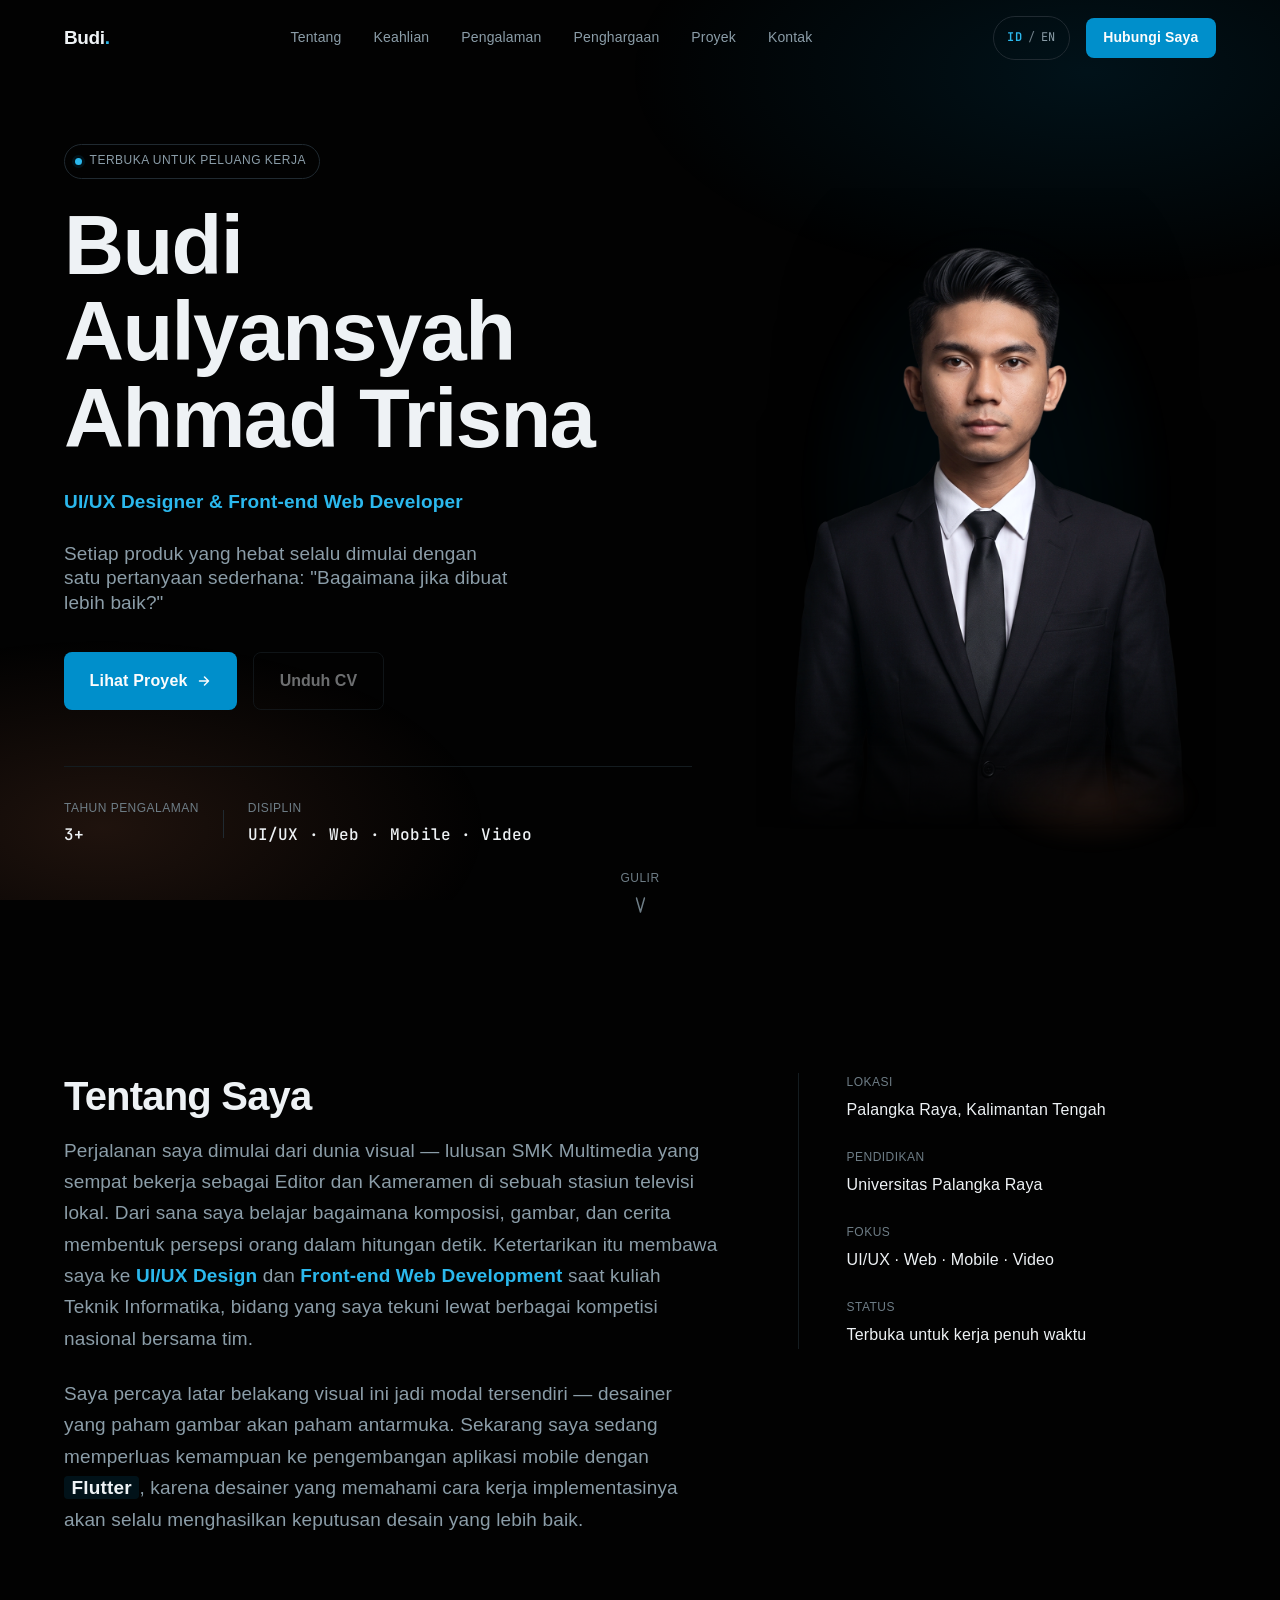
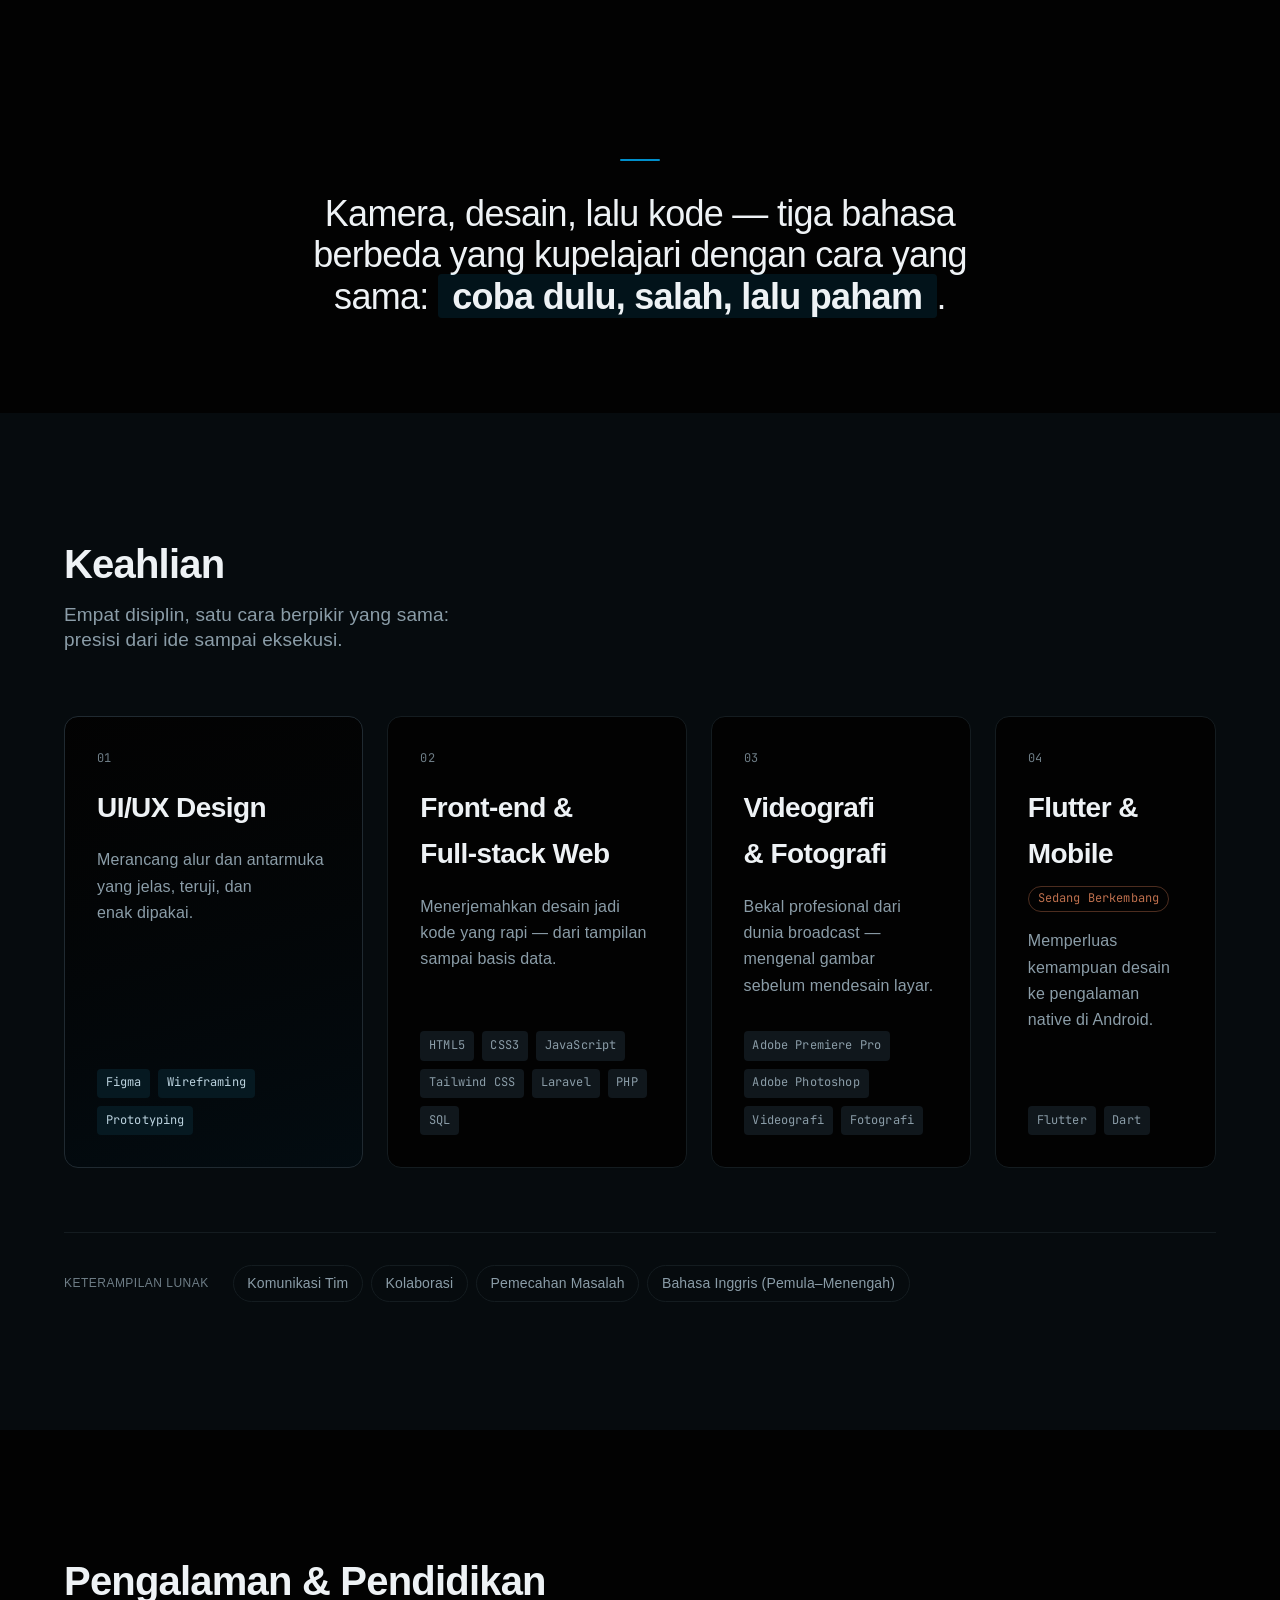
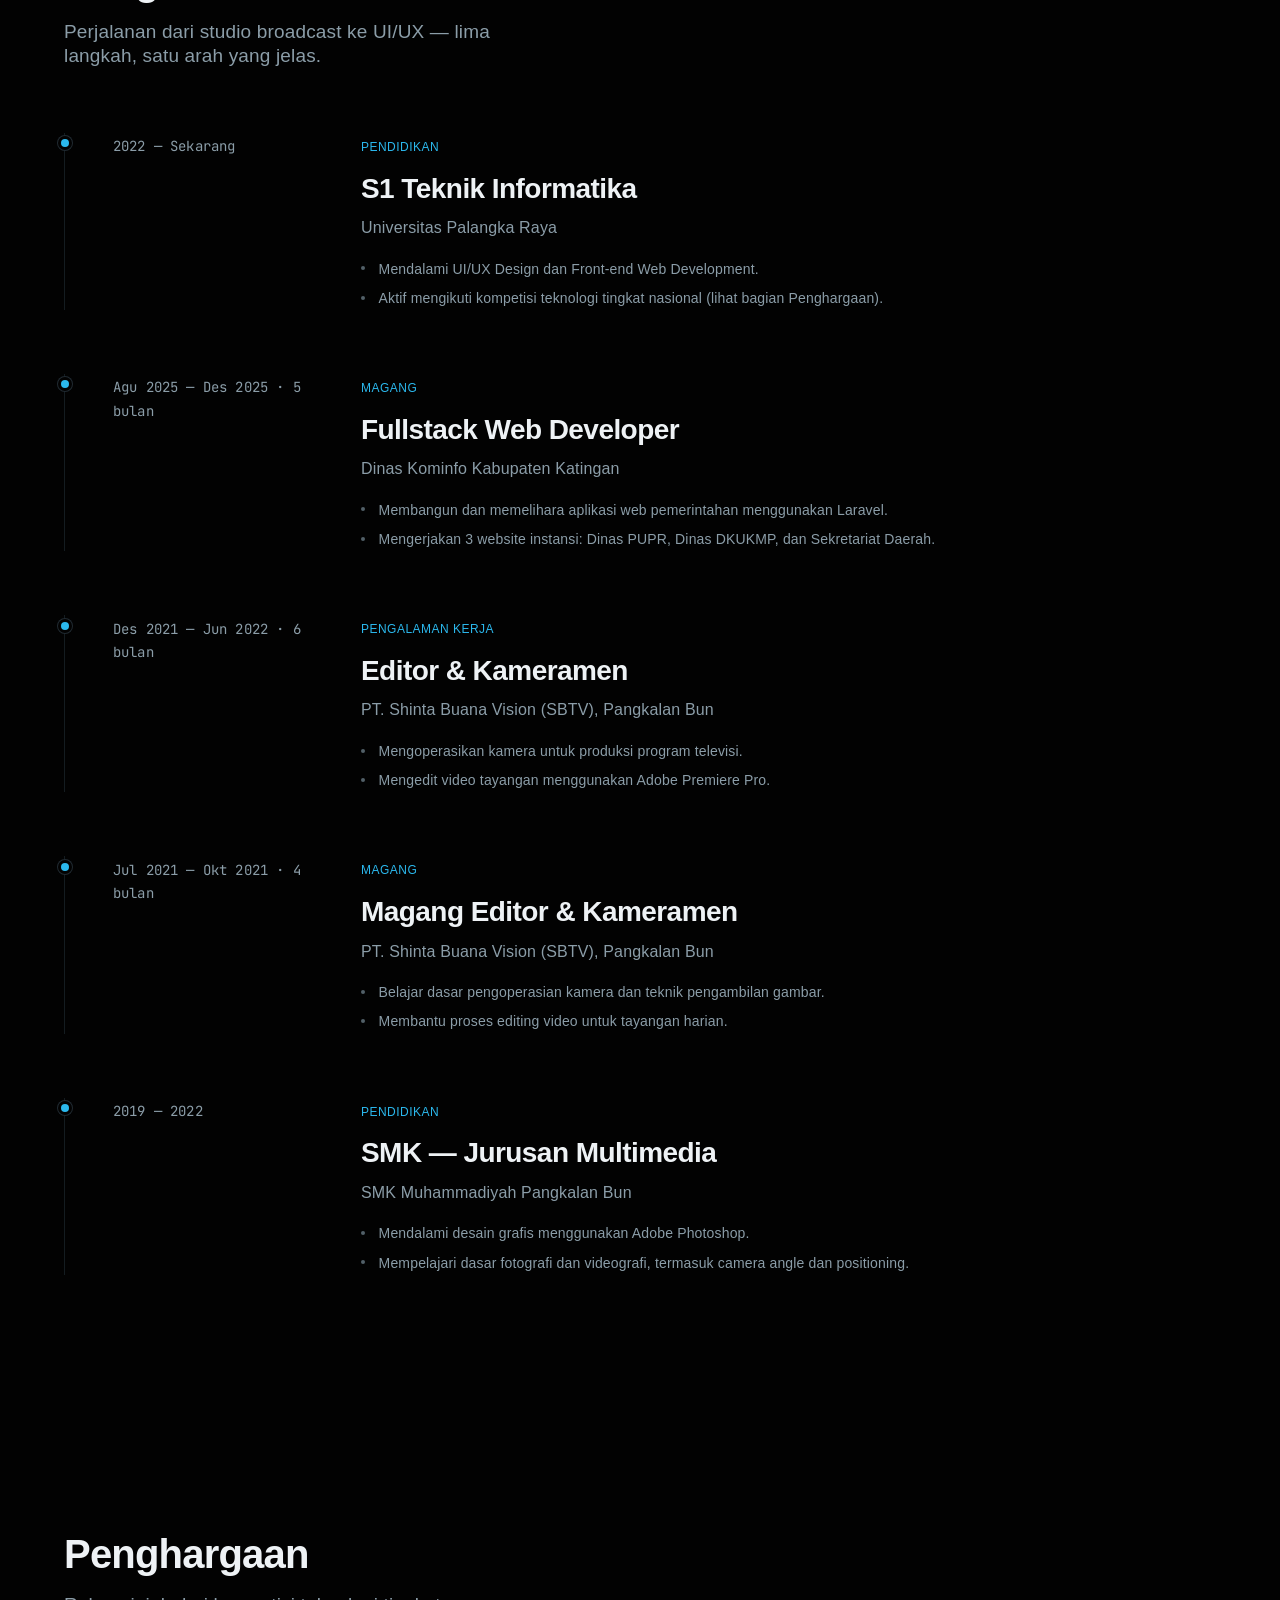
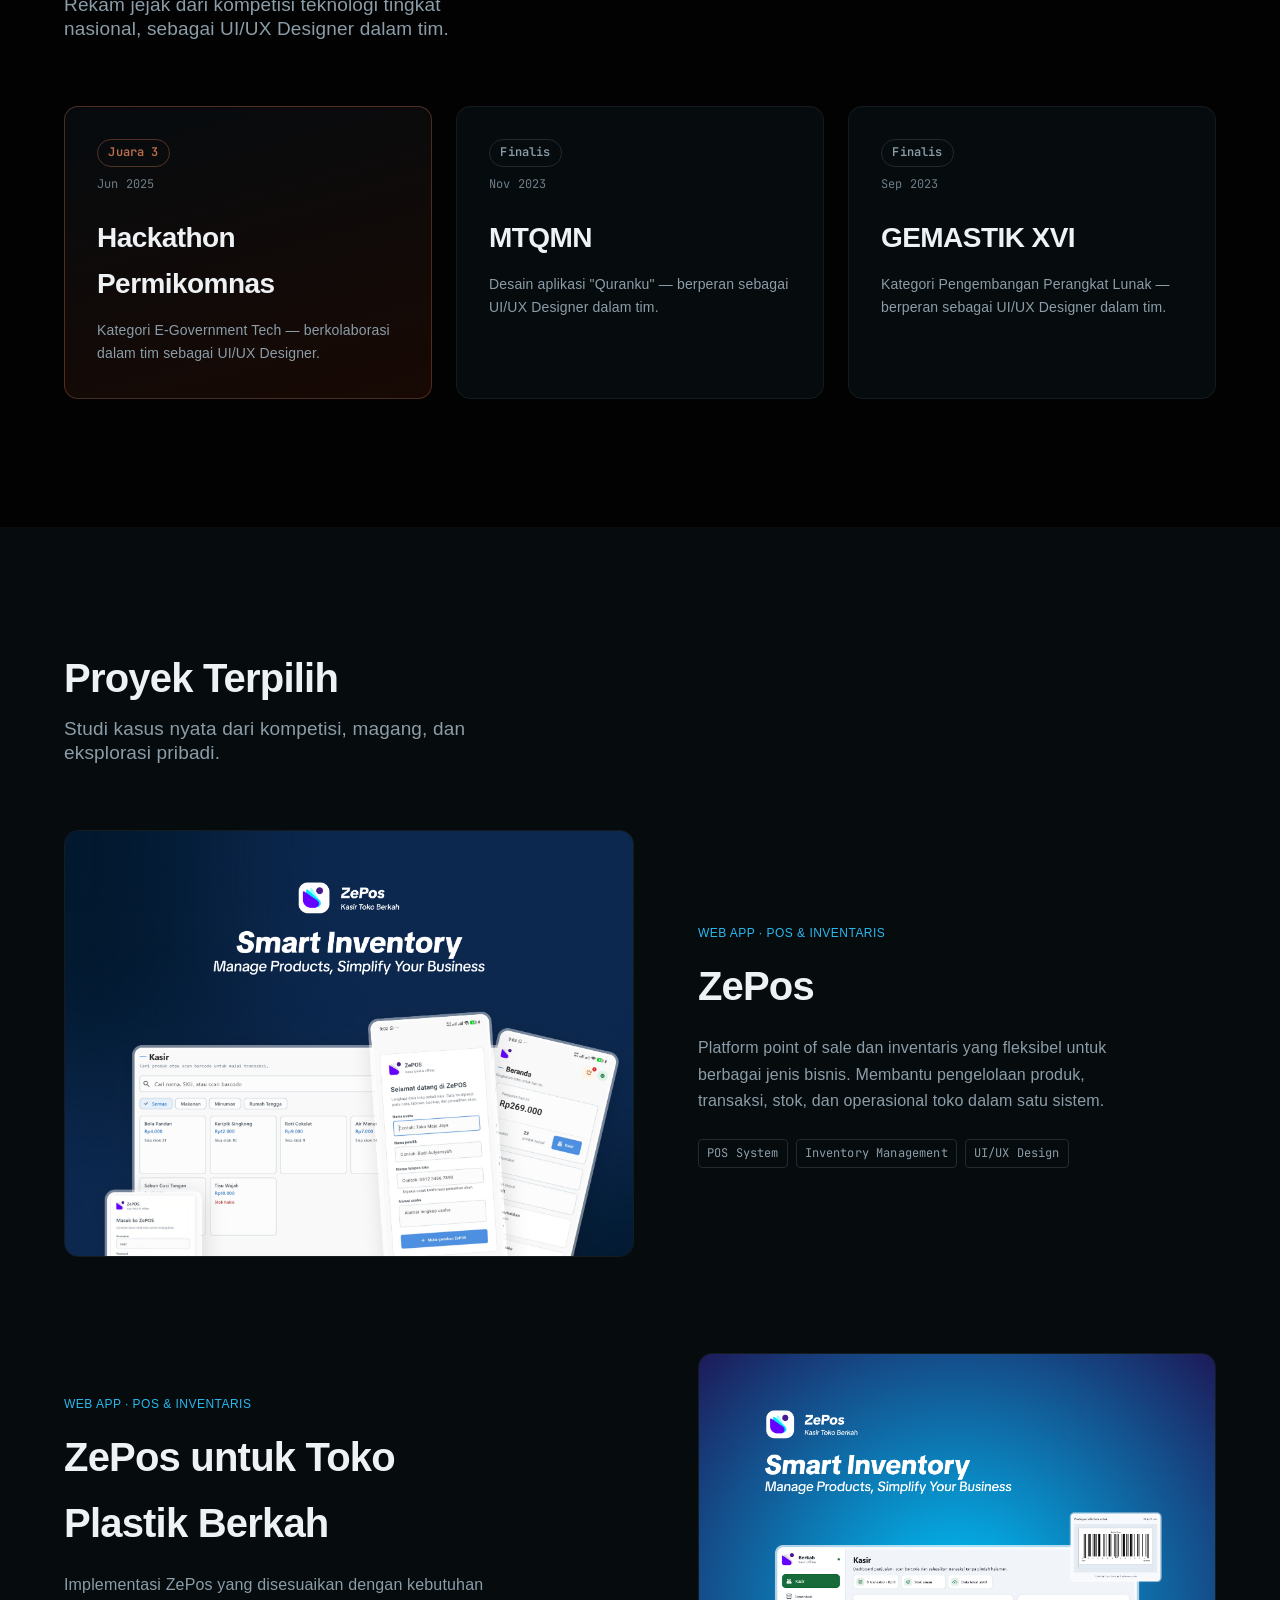
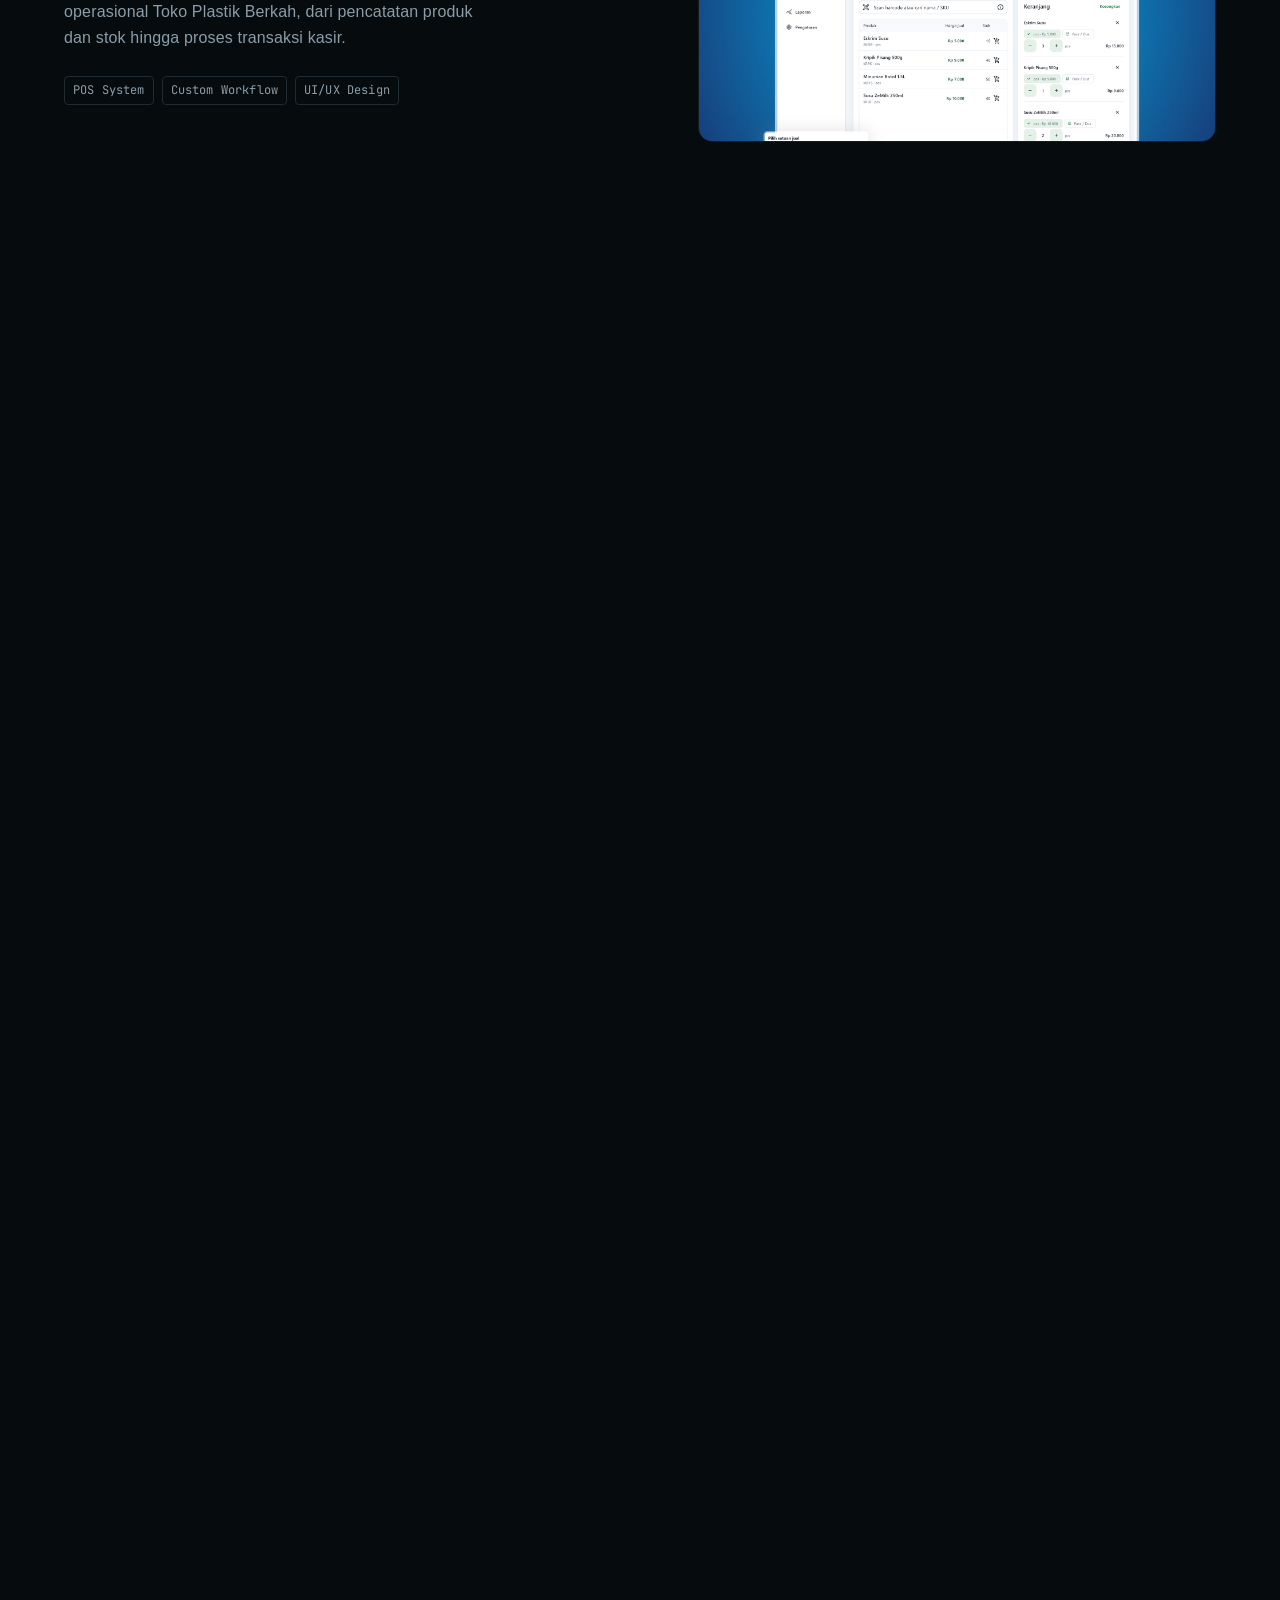
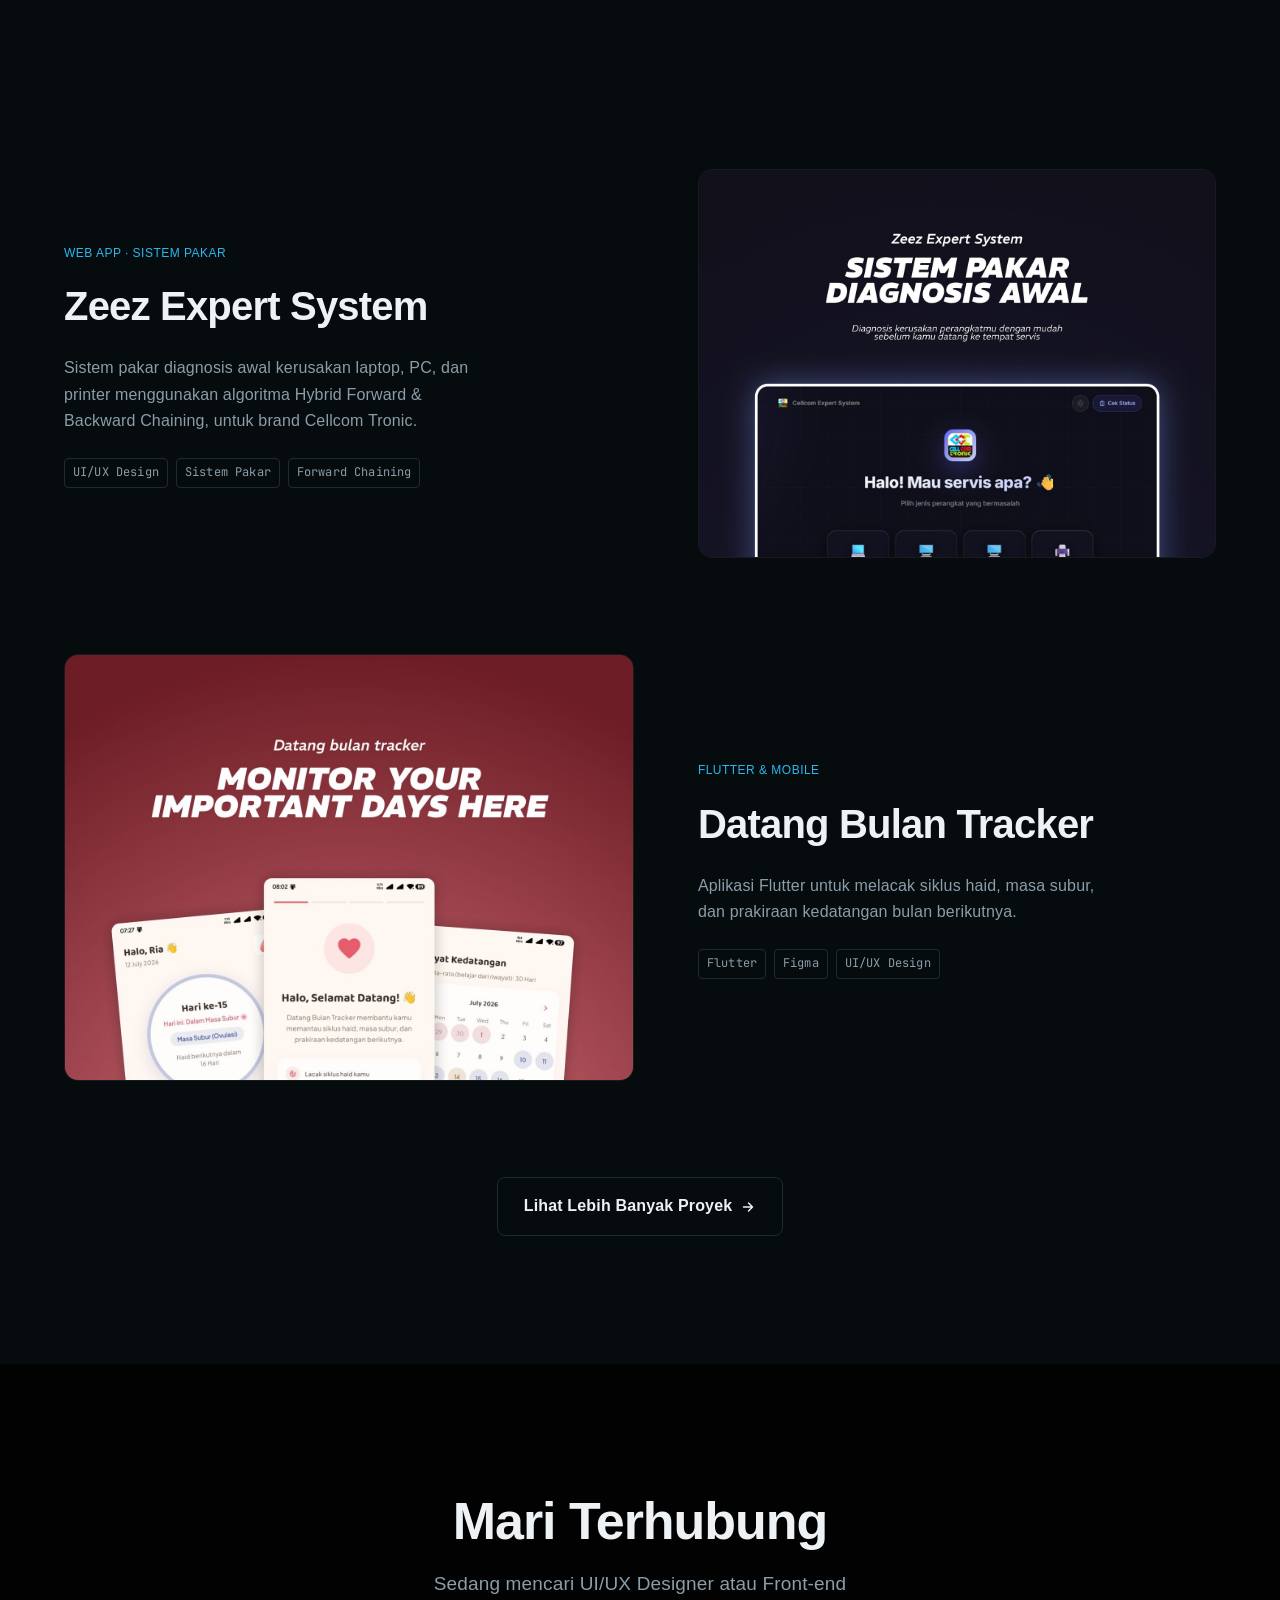
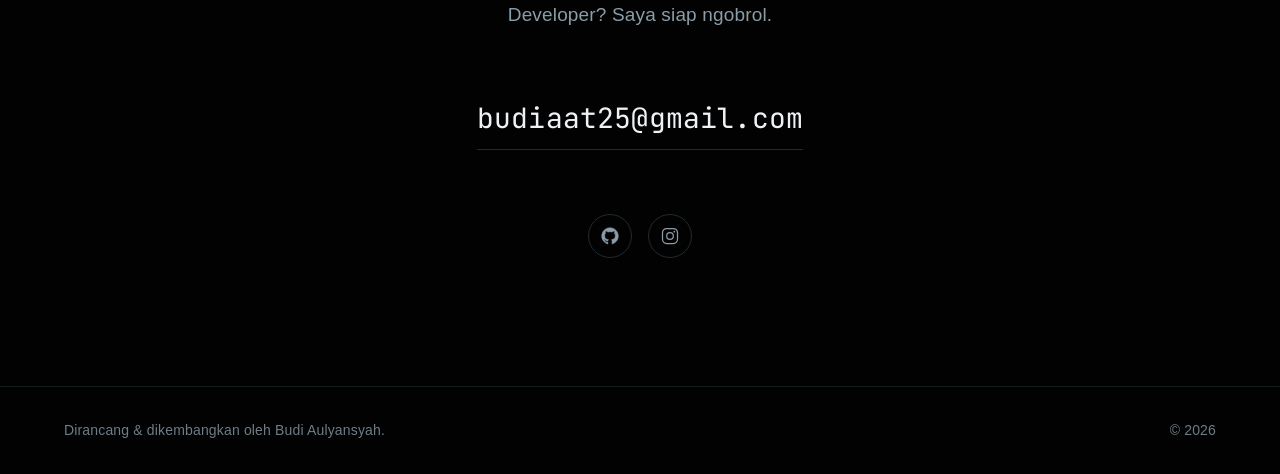
==== commit dc863dec: "Highlight latest portfolio projects" ====
--- a/index.html
+++ b/index.html
@@ -346,6 +346,62 @@
       <div class="project-list">
         <article class="project-row" data-reveal>
           <div class="project-row__visual project-row__visual--photo">
+            <img src="assets/project-new/ZePos.jpg" alt="Tampilan ZePos, platform inventaris dan kasir yang fleksibel untuk berbagai jenis bisnis" width="3607" height="3607" loading="lazy">
+          </div>
+          <div class="project-row__content">
+            <span class="project-row__category" data-i18n="projects.zepos.category">Web App · POS &amp; Inventaris</span>
+            <h3 data-i18n="projects.zepos.title">ZePos</h3>
+            <p data-i18n="projects.zepos.desc">Platform point of sale dan inventaris yang fleksibel untuk berbagai jenis bisnis. Membantu pengelolaan produk, transaksi, stok, dan operasional toko dalam satu sistem.</p>
+            <ul class="project-row__tools">
+              <li>POS System</li><li>Inventory Management</li><li>UI/UX Design</li>
+            </ul>
+          </div>
+        </article>
+
+        <article class="project-row project-row--reverse" data-reveal>
+          <div class="project-row__visual project-row__visual--photo">
+            <img src="assets/project-new/ZePos-For Toko Plastik Berkah.jpg" alt="Tampilan ZePos yang disesuaikan untuk operasional Toko Plastik Berkah" width="3607" height="3607" loading="lazy">
+          </div>
+          <div class="project-row__content">
+            <span class="project-row__category" data-i18n="projects.zeposBerkah.category">Web App · POS &amp; Inventaris</span>
+            <h3 data-i18n="projects.zeposBerkah.title">ZePos untuk Toko Plastik Berkah</h3>
+            <p data-i18n="projects.zeposBerkah.desc">Implementasi ZePos yang disesuaikan dengan kebutuhan operasional Toko Plastik Berkah, dari pencatatan produk dan stok hingga proses transaksi kasir.</p>
+            <ul class="project-row__tools">
+              <li>POS System</li><li>Custom Workflow</li><li>UI/UX Design</li>
+            </ul>
+          </div>
+        </article>
+
+        <article class="project-row" data-reveal>
+          <div class="project-row__visual project-row__visual--photo">
+            <img src="assets/project-new/Ze tech 1.jpg" alt="Tampilan ZeTech, aplikasi manajemen tim kerja" width="2943" height="2943" loading="lazy">
+          </div>
+          <div class="project-row__content">
+            <span class="project-row__category" data-i18n="projects.zetech.category">Web &amp; Mobile · Team Management</span>
+            <h3 data-i18n="projects.zetech.title">ZeTech</h3>
+            <p data-i18n="projects.zetech.desc">Aplikasi manajemen kerja tim untuk membantu memantau aktivitas, mengelola kebutuhan operasional, dan menjaga koordinasi kerja tetap terarah.</p>
+            <ul class="project-row__tools">
+              <li>Team Management</li><li>Web App</li><li>Mobile App</li>
+            </ul>
+          </div>
+        </article>
+
+        <article class="project-row project-row--reverse" data-reveal>
+          <div class="project-row__visual project-row__visual--photo">
+            <img src="assets/project-new/SIMPATI-For SD Darussalam.jpg" alt="Tampilan SIMPATI, sistem penghubung sekolah dan orang tua untuk SD Darussalam" width="3607" height="3607" loading="lazy">
+          </div>
+          <div class="project-row__content">
+            <span class="project-row__category" data-i18n="projects.simpati.category">Web &amp; Mobile · Education</span>
+            <h3 data-i18n="projects.simpati.title">SIMPATI untuk SD Darussalam</h3>
+            <p data-i18n="projects.simpati.desc">Sistem penghubung sekolah dan orang tua yang membantu SD Darussalam memantau aktivitas kesiswaan dan menyampaikan informasi dengan lebih dekat.</p>
+            <ul class="project-row__tools">
+              <li>Education Platform</li><li>Web App</li><li>Mobile App</li>
+            </ul>
+          </div>
+        </article>
+
+        <article class="project-row" data-reveal>
+          <div class="project-row__visual project-row__visual--photo">
             <img src="assets/projects/zeflow-cover.jpg" alt="Tampilan aplikasi ZeFlow — dashboard saldo, anggaran bulanan, dan riwayat pengeluaran" width="1000" height="1000" loading="lazy">
           </div>
           <div class="project-row__content">
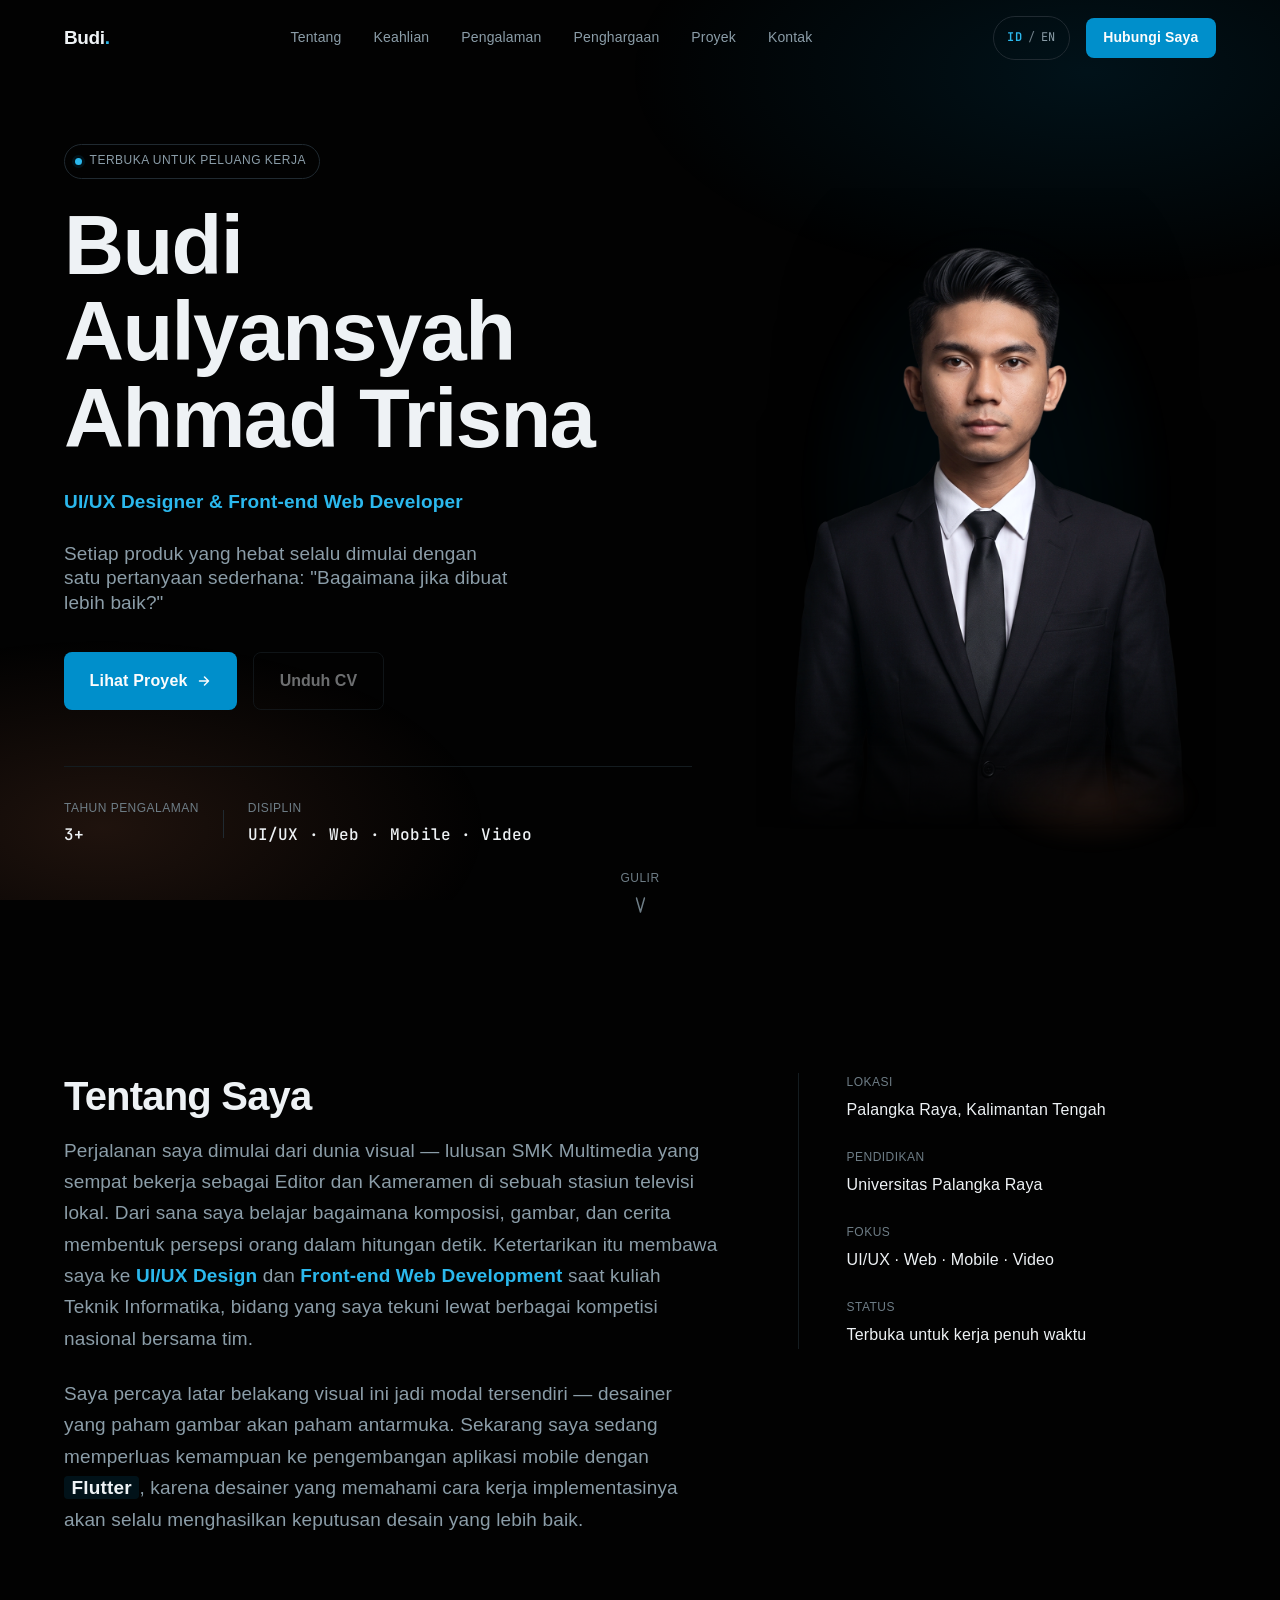
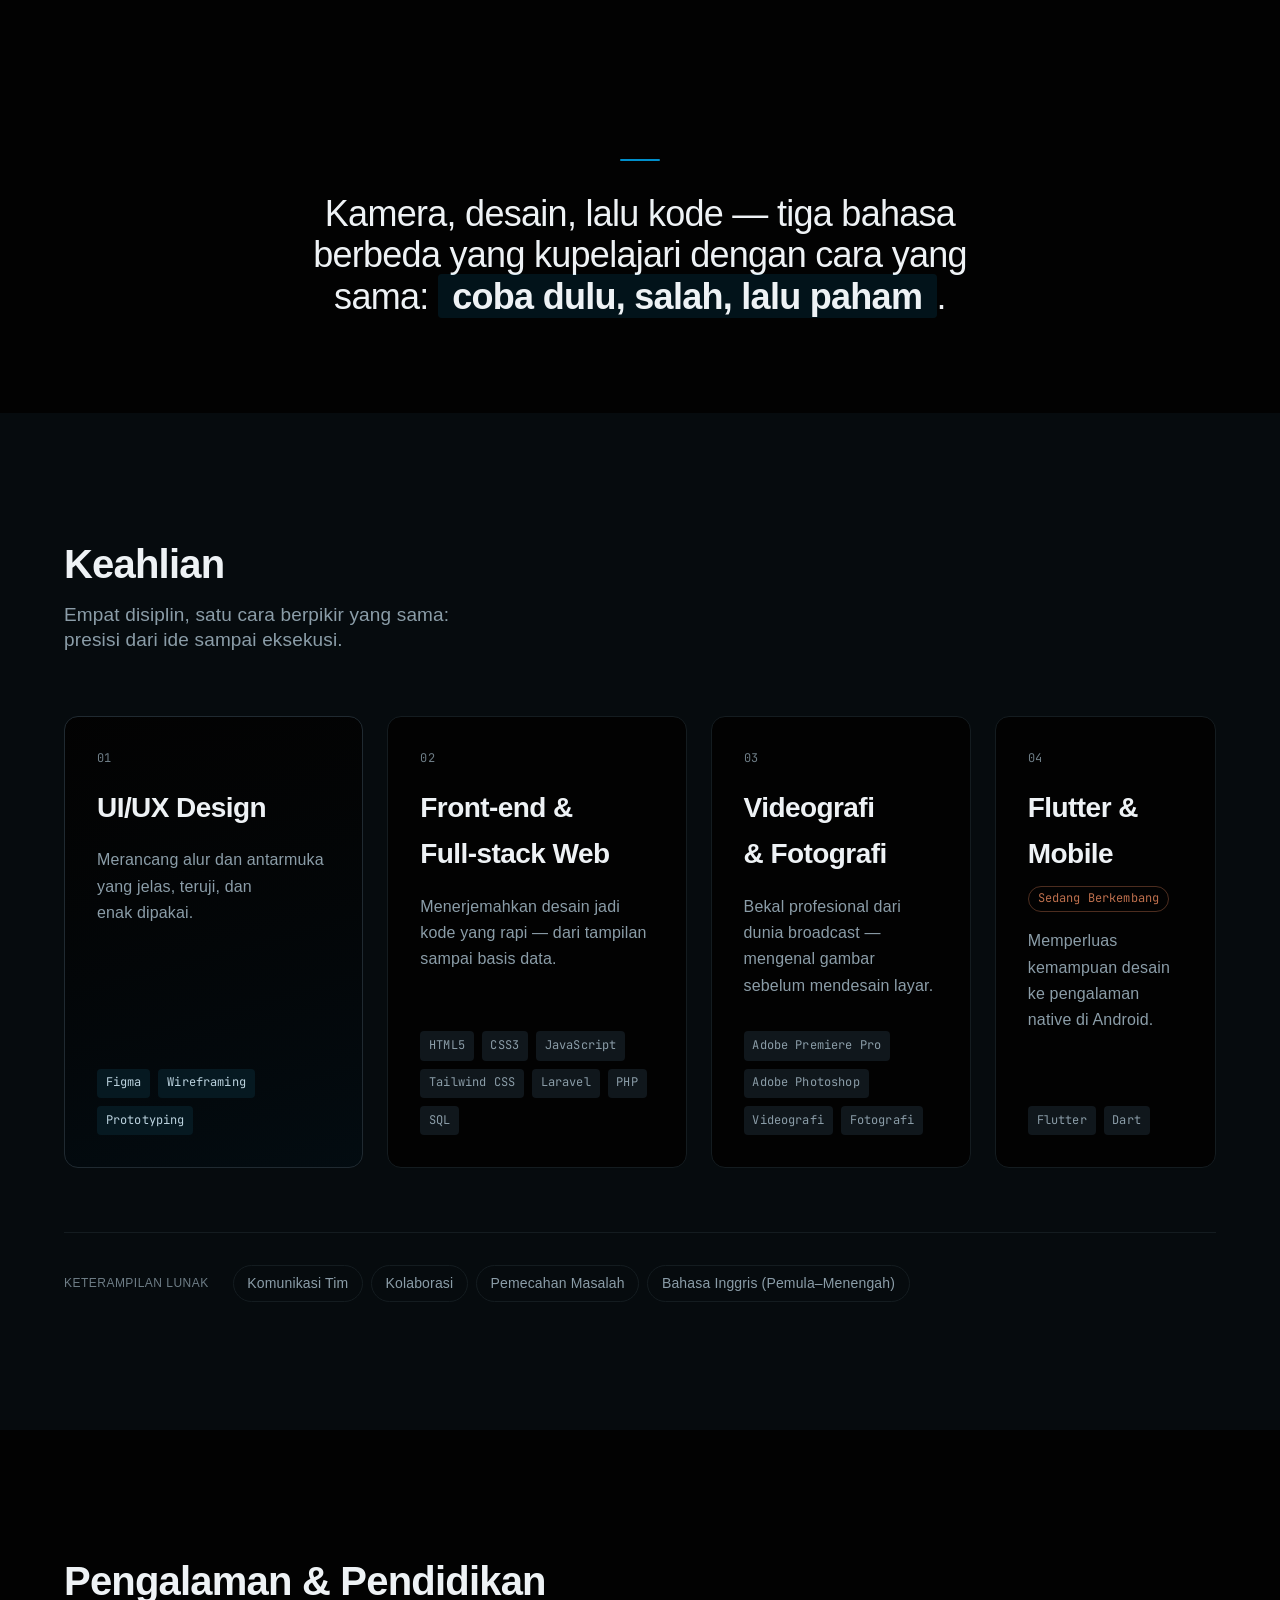
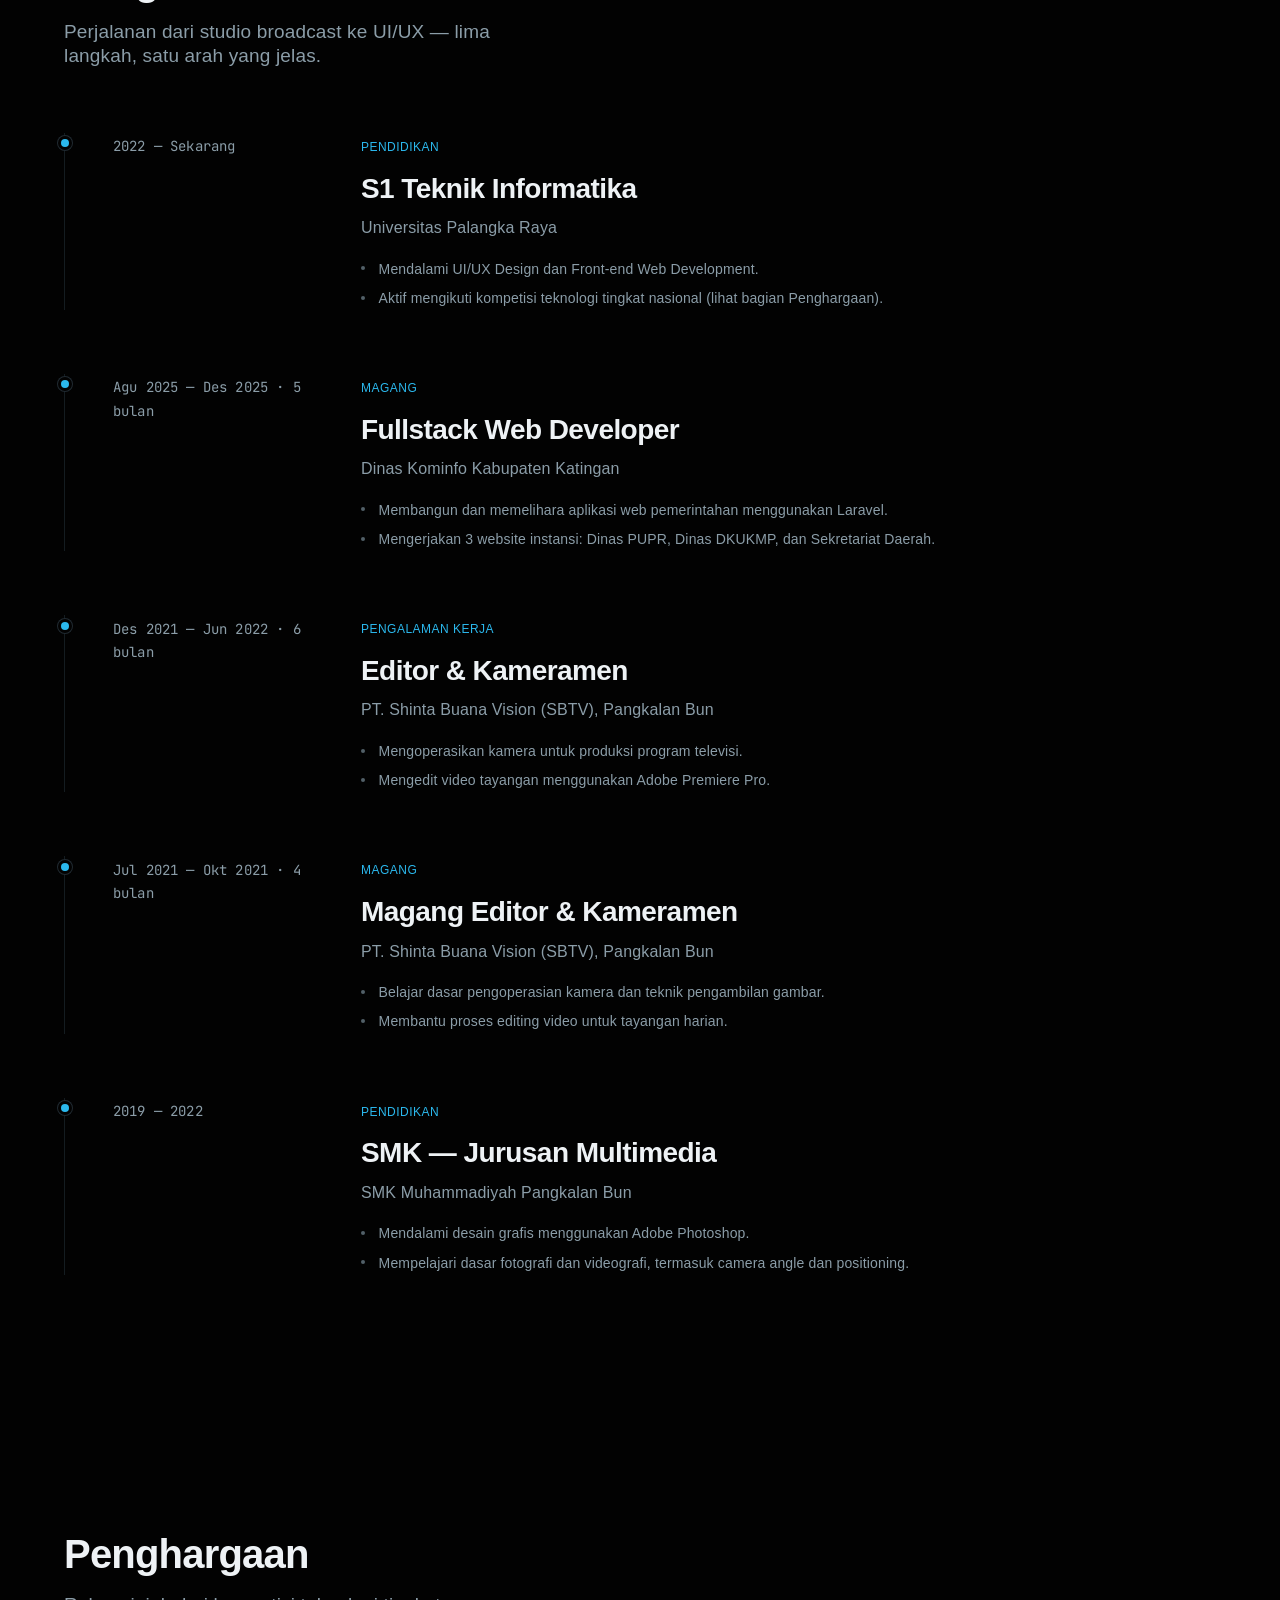
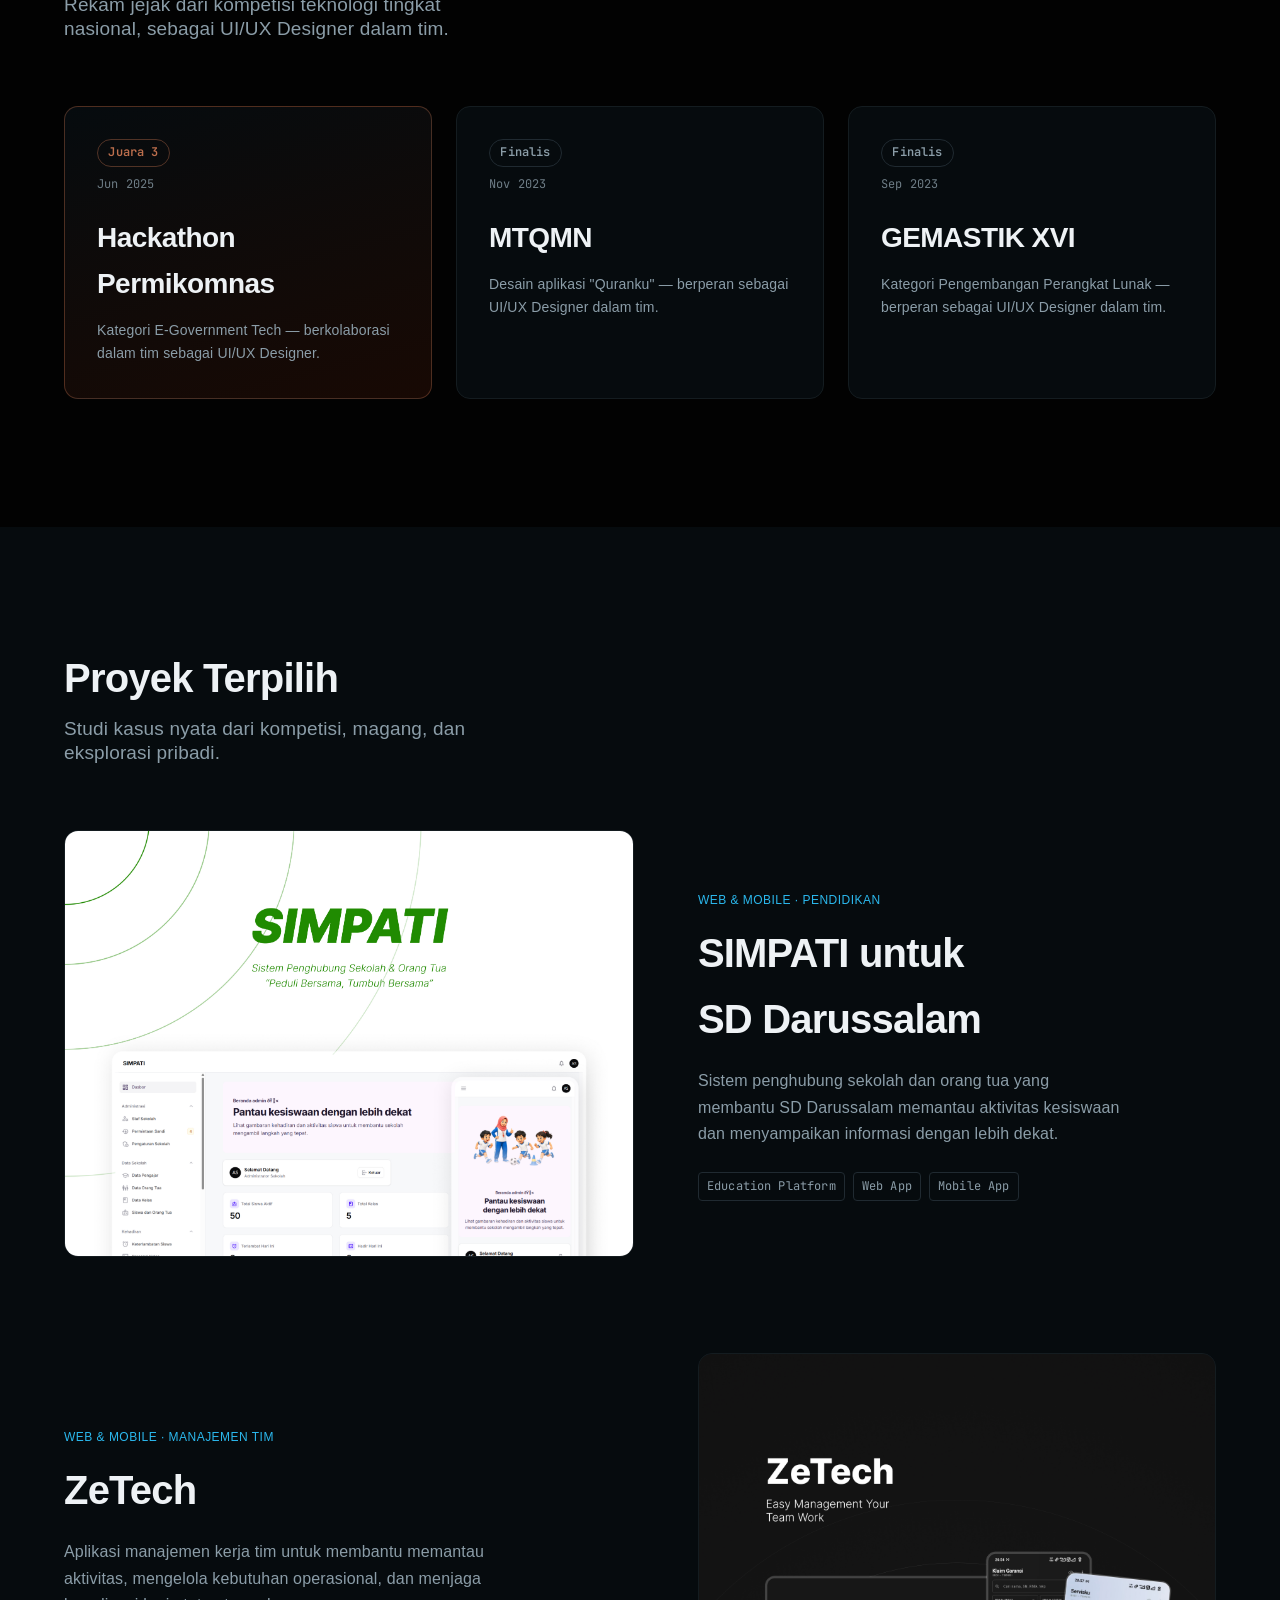
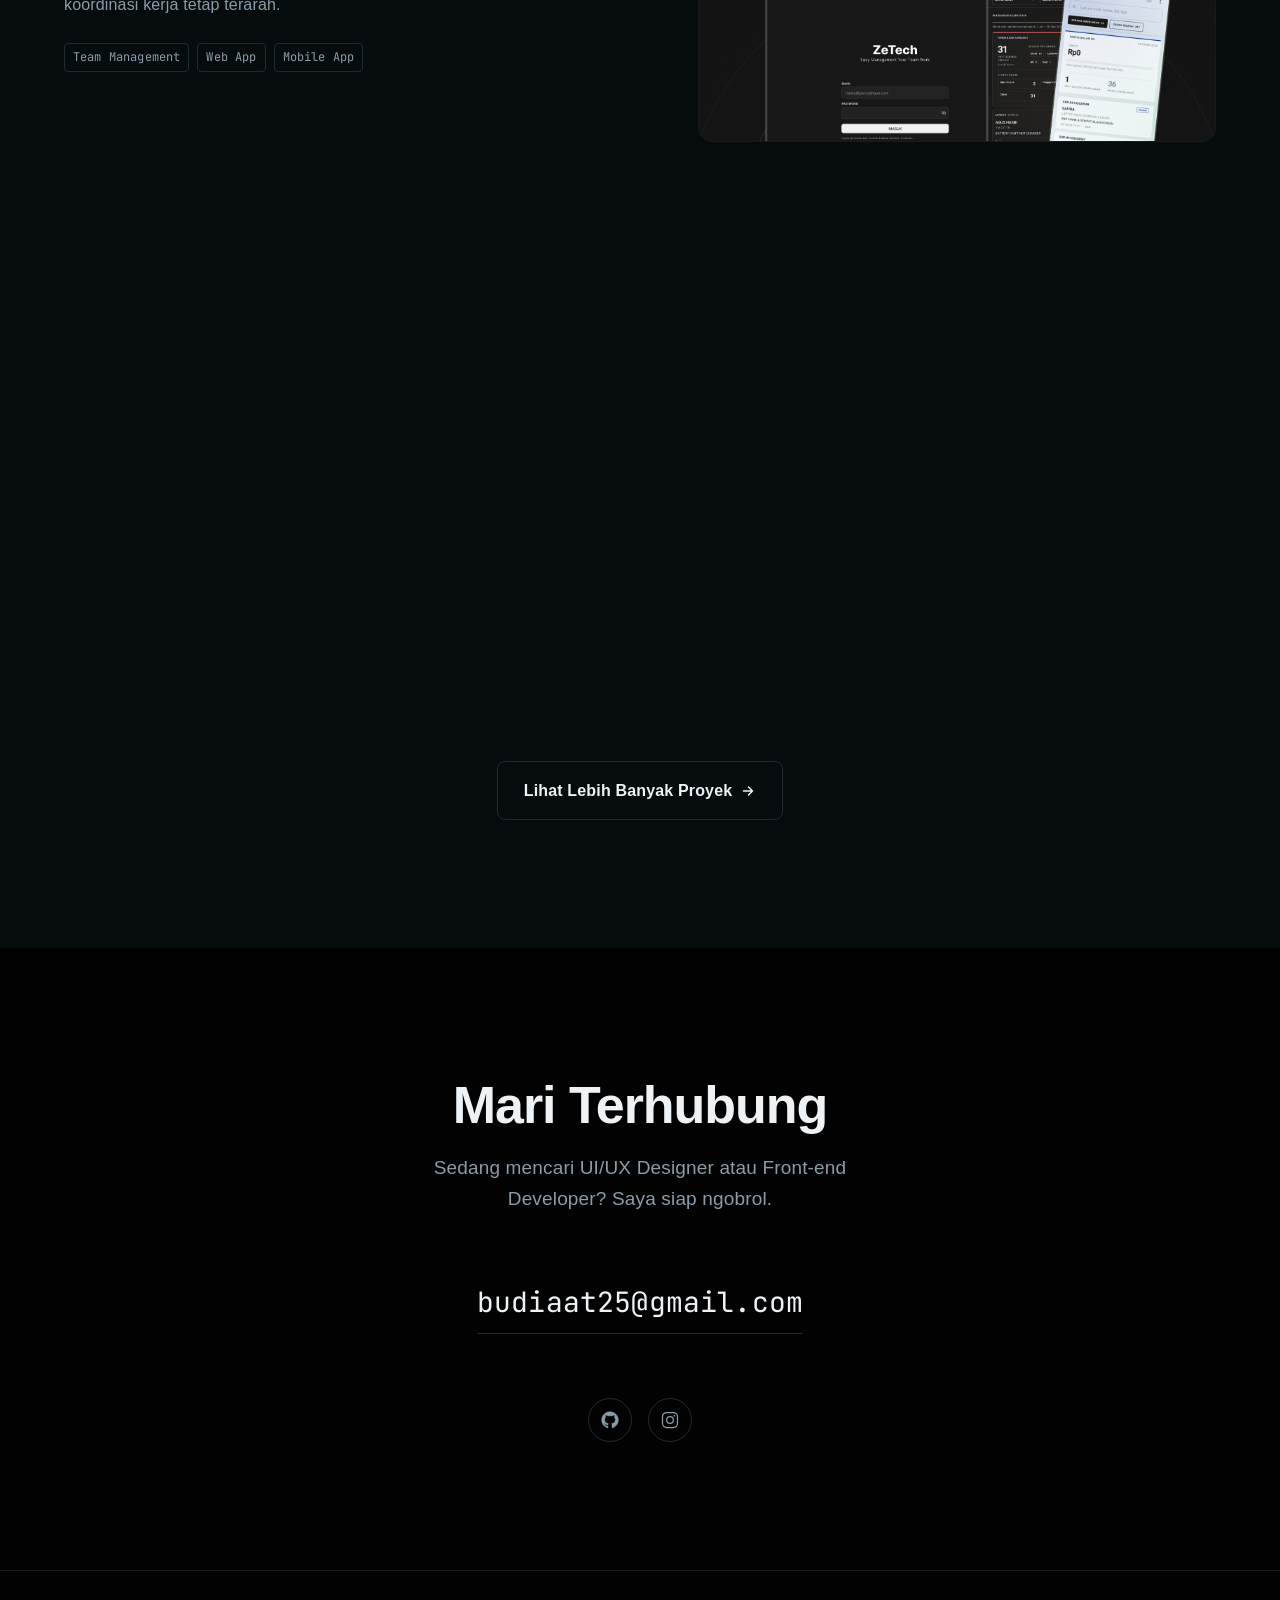
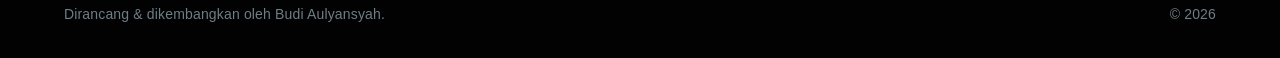
==== commit 5eedaf17: "Focus homepage on three latest projects" ====
--- a/index.html
+++ b/index.html
@@ -346,6 +346,34 @@
       <div class="project-list">
         <article class="project-row" data-reveal>
           <div class="project-row__visual project-row__visual--photo">
+            <img src="assets/project-new/SIMPATI-For SD Darussalam.jpg" alt="Tampilan SIMPATI, sistem penghubung sekolah dan orang tua untuk SD Darussalam" width="3607" height="3607" loading="lazy">
+          </div>
+          <div class="project-row__content">
+            <span class="project-row__category" data-i18n="projects.simpati.category">Web &amp; Mobile · Education</span>
+            <h3 data-i18n="projects.simpati.title">SIMPATI untuk SD Darussalam</h3>
+            <p data-i18n="projects.simpati.desc">Sistem penghubung sekolah dan orang tua yang membantu SD Darussalam memantau aktivitas kesiswaan dan menyampaikan informasi dengan lebih dekat.</p>
+            <ul class="project-row__tools">
+              <li>Education Platform</li><li>Web App</li><li>Mobile App</li>
+            </ul>
+          </div>
+        </article>
+
+        <article class="project-row project-row--reverse" data-reveal>
+          <div class="project-row__visual project-row__visual--photo">
+            <img src="assets/project-new/Ze tech 1.jpg" alt="Tampilan ZeTech, aplikasi manajemen tim kerja" width="2943" height="2943" loading="lazy">
+          </div>
+          <div class="project-row__content">
+            <span class="project-row__category" data-i18n="projects.zetech.category">Web &amp; Mobile · Team Management</span>
+            <h3 data-i18n="projects.zetech.title">ZeTech</h3>
+            <p data-i18n="projects.zetech.desc">Aplikasi manajemen kerja tim untuk membantu memantau aktivitas, mengelola kebutuhan operasional, dan menjaga koordinasi kerja tetap terarah.</p>
+            <ul class="project-row__tools">
+              <li>Team Management</li><li>Web App</li><li>Mobile App</li>
+            </ul>
+          </div>
+        </article>
+
+        <article class="project-row" data-reveal>
+          <div class="project-row__visual project-row__visual--photo">
             <img src="assets/project-new/ZePos.jpg" alt="Tampilan ZePos, platform inventaris dan kasir yang fleksibel untuk berbagai jenis bisnis" width="3607" height="3607" loading="lazy">
           </div>
           <div class="project-row__content">
@@ -354,90 +382,6 @@
             <p data-i18n="projects.zepos.desc">Platform point of sale dan inventaris yang fleksibel untuk berbagai jenis bisnis. Membantu pengelolaan produk, transaksi, stok, dan operasional toko dalam satu sistem.</p>
             <ul class="project-row__tools">
               <li>POS System</li><li>Inventory Management</li><li>UI/UX Design</li>
-            </ul>
-          </div>
-        </article>
-
-        <article class="project-row project-row--reverse" data-reveal>
-          <div class="project-row__visual project-row__visual--photo">
-            <img src="assets/project-new/ZePos-For Toko Plastik Berkah.jpg" alt="Tampilan ZePos yang disesuaikan untuk operasional Toko Plastik Berkah" width="3607" height="3607" loading="lazy">
-          </div>
-          <div class="project-row__content">
-            <span class="project-row__category" data-i18n="projects.zeposBerkah.category">Web App · POS &amp; Inventaris</span>
-            <h3 data-i18n="projects.zeposBerkah.title">ZePos untuk Toko Plastik Berkah</h3>
-            <p data-i18n="projects.zeposBerkah.desc">Implementasi ZePos yang disesuaikan dengan kebutuhan operasional Toko Plastik Berkah, dari pencatatan produk dan stok hingga proses transaksi kasir.</p>
-            <ul class="project-row__tools">
-              <li>POS System</li><li>Custom Workflow</li><li>UI/UX Design</li>
-            </ul>
-          </div>
-        </article>
-
-        <article class="project-row" data-reveal>
-          <div class="project-row__visual project-row__visual--photo">
-            <img src="assets/project-new/Ze tech 1.jpg" alt="Tampilan ZeTech, aplikasi manajemen tim kerja" width="2943" height="2943" loading="lazy">
-          </div>
-          <div class="project-row__content">
-            <span class="project-row__category" data-i18n="projects.zetech.category">Web &amp; Mobile · Team Management</span>
-            <h3 data-i18n="projects.zetech.title">ZeTech</h3>
-            <p data-i18n="projects.zetech.desc">Aplikasi manajemen kerja tim untuk membantu memantau aktivitas, mengelola kebutuhan operasional, dan menjaga koordinasi kerja tetap terarah.</p>
-            <ul class="project-row__tools">
-              <li>Team Management</li><li>Web App</li><li>Mobile App</li>
-            </ul>
-          </div>
-        </article>
-
-        <article class="project-row project-row--reverse" data-reveal>
-          <div class="project-row__visual project-row__visual--photo">
-            <img src="assets/project-new/SIMPATI-For SD Darussalam.jpg" alt="Tampilan SIMPATI, sistem penghubung sekolah dan orang tua untuk SD Darussalam" width="3607" height="3607" loading="lazy">
-          </div>
-          <div class="project-row__content">
-            <span class="project-row__category" data-i18n="projects.simpati.category">Web &amp; Mobile · Education</span>
-            <h3 data-i18n="projects.simpati.title">SIMPATI untuk SD Darussalam</h3>
-            <p data-i18n="projects.simpati.desc">Sistem penghubung sekolah dan orang tua yang membantu SD Darussalam memantau aktivitas kesiswaan dan menyampaikan informasi dengan lebih dekat.</p>
-            <ul class="project-row__tools">
-              <li>Education Platform</li><li>Web App</li><li>Mobile App</li>
-            </ul>
-          </div>
-        </article>
-
-        <article class="project-row" data-reveal>
-          <div class="project-row__visual project-row__visual--photo">
-            <img src="assets/projects/zeflow-cover.jpg" alt="Tampilan aplikasi ZeFlow — dashboard saldo, anggaran bulanan, dan riwayat pengeluaran" width="1000" height="1000" loading="lazy">
-          </div>
-          <div class="project-row__content">
-            <span class="project-row__category" data-i18n="projects.zeflow.category">Flutter &amp; Mobile</span>
-            <h3 data-i18n="projects.zeflow.title">ZeFlow</h3>
-            <p data-i18n="projects.zeflow.desc">Aplikasi pencatatan pengeluaran dan manajemen keuangan pribadi — mencatat pemasukan, pengeluaran, dan anggaran bulanan, dengan notifikasi bank yang otomatis mencatat setiap transaksi. Dirancang dan dibangun sendiri dengan Flutter.</p>
-            <ul class="project-row__tools">
-              <li>Flutter</li><li>Figma</li><li>UI/UX Design</li>
-            </ul>
-          </div>
-        </article>
-
-        <article class="project-row project-row--reverse" data-reveal>
-          <div class="project-row__visual project-row__visual--photo">
-            <img src="assets/projects/expert-system-cover.jpg" alt="Tampilan Zeez Expert System — diagnosis awal kerusakan laptop, PC, dan printer" width="1400" height="1400" loading="lazy">
-          </div>
-          <div class="project-row__content">
-            <span class="project-row__category" data-i18n="projects.expertSystem.category">Web App · Sistem Pakar</span>
-            <h3 data-i18n="projects.expertSystem.title">Zeez Expert System</h3>
-            <p data-i18n="projects.expertSystem.desc">Sistem pakar diagnosis awal kerusakan laptop, PC, dan printer menggunakan algoritma Hybrid Forward &amp; Backward Chaining, untuk brand Cellcom Tronic.</p>
-            <ul class="project-row__tools">
-              <li>UI/UX Design</li><li data-i18n="projects.expertSystem.tag2">Sistem Pakar</li><li data-i18n="projects.expertSystem.tag3">Forward Chaining</li>
-            </ul>
-          </div>
-        </article>
-
-        <article class="project-row" data-reveal>
-          <div class="project-row__visual project-row__visual--photo">
-            <img src="assets/projects/datang-bulan-cover.jpg" alt="Tampilan aplikasi Datang Bulan Tracker — pelacakan siklus haid dan masa subur" width="1400" height="1400" loading="lazy">
-          </div>
-          <div class="project-row__content">
-            <span class="project-row__category" data-i18n="projects.datangBulan.category">Flutter &amp; Mobile</span>
-            <h3 data-i18n="projects.datangBulan.title">Datang Bulan Tracker</h3>
-            <p data-i18n="projects.datangBulan.desc">Aplikasi Flutter untuk melacak siklus haid, masa subur, dan prakiraan kedatangan bulan berikutnya.</p>
-            <ul class="project-row__tools">
-              <li>Flutter</li><li>Figma</li><li>UI/UX Design</li>
             </ul>
           </div>
         </article>
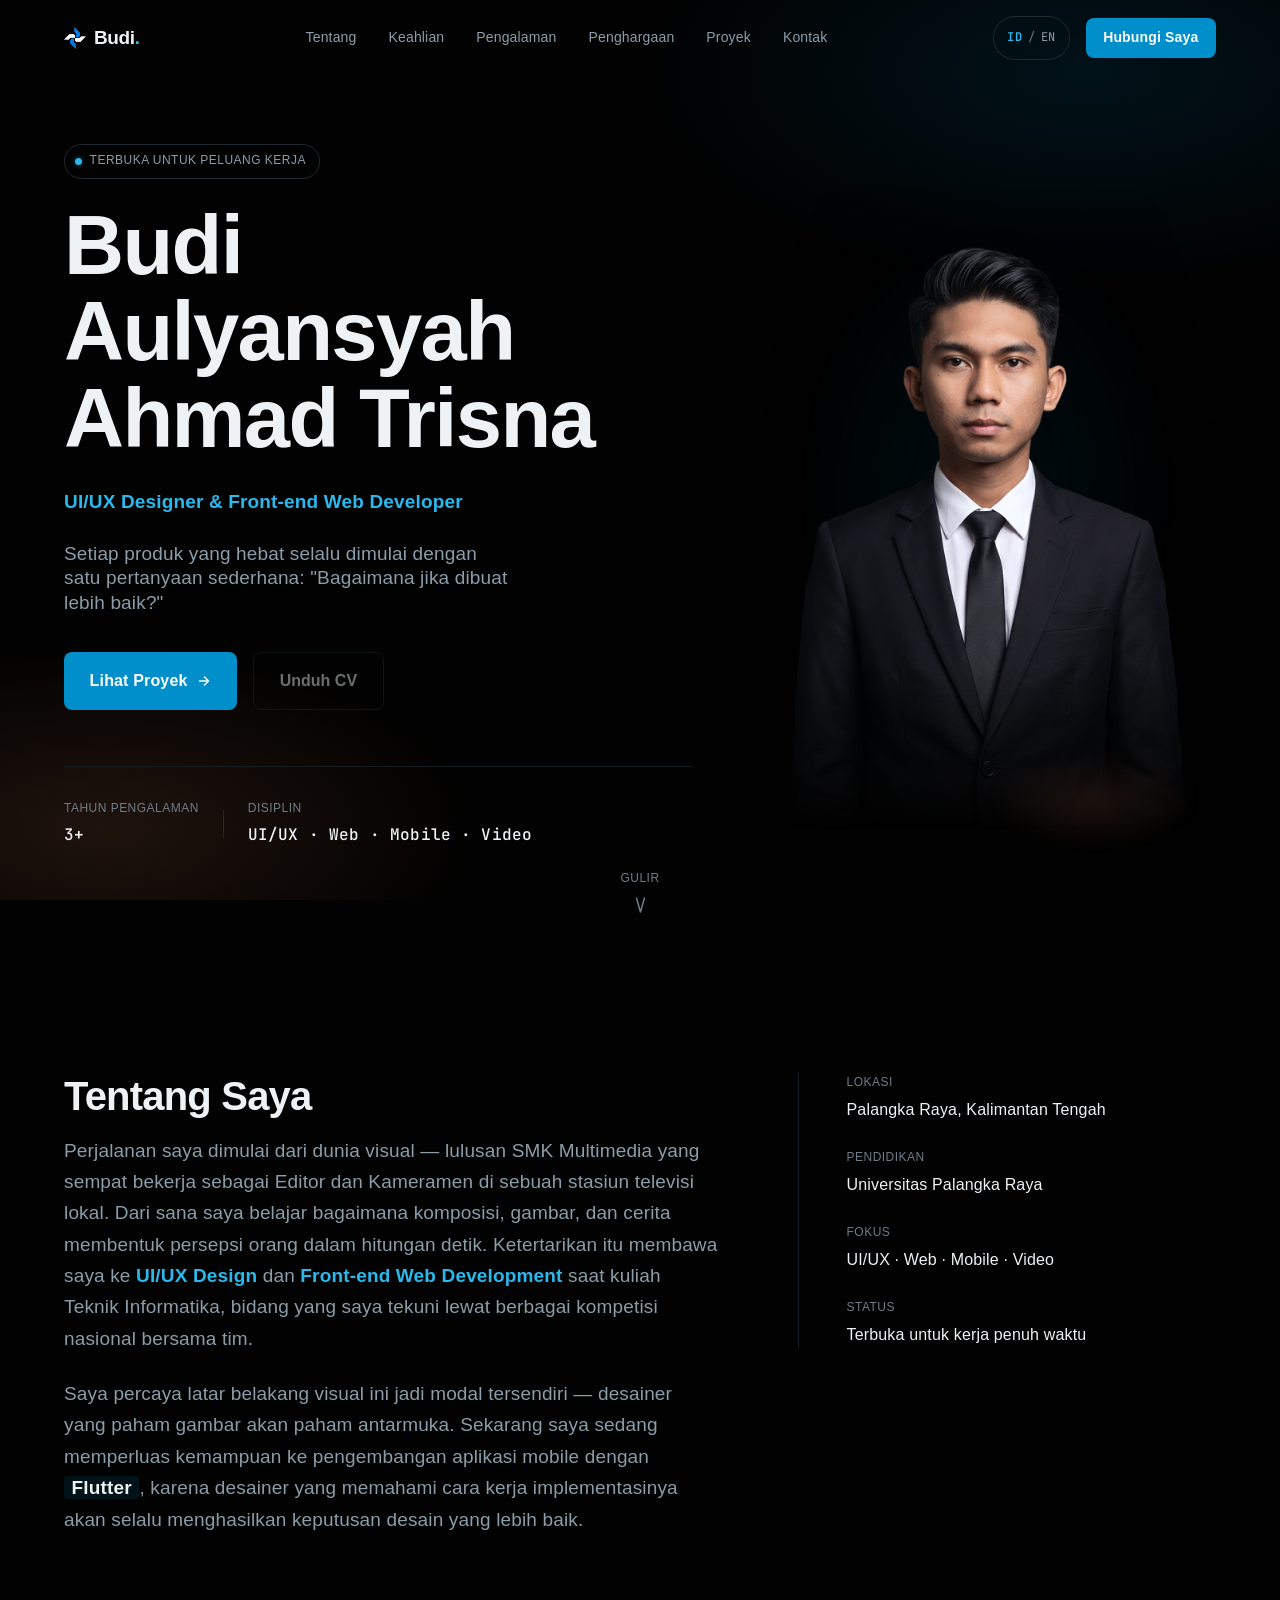
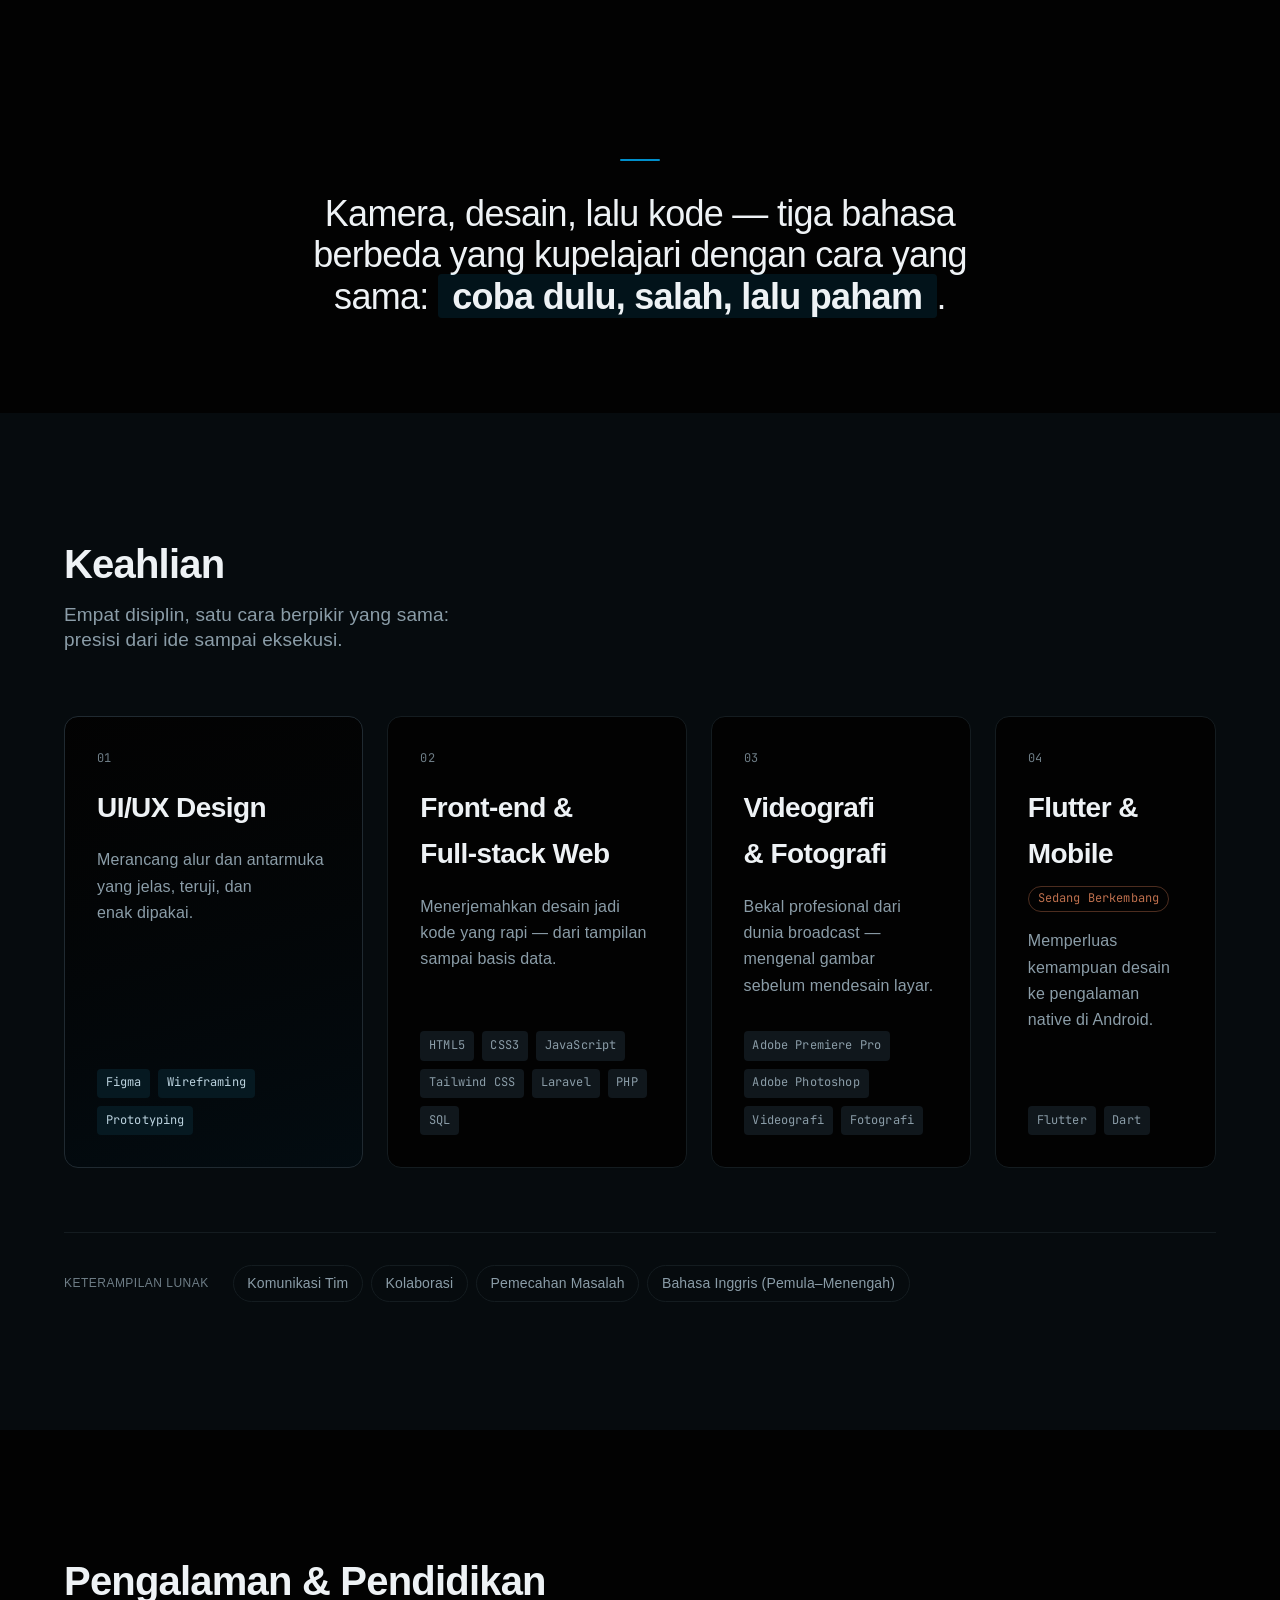
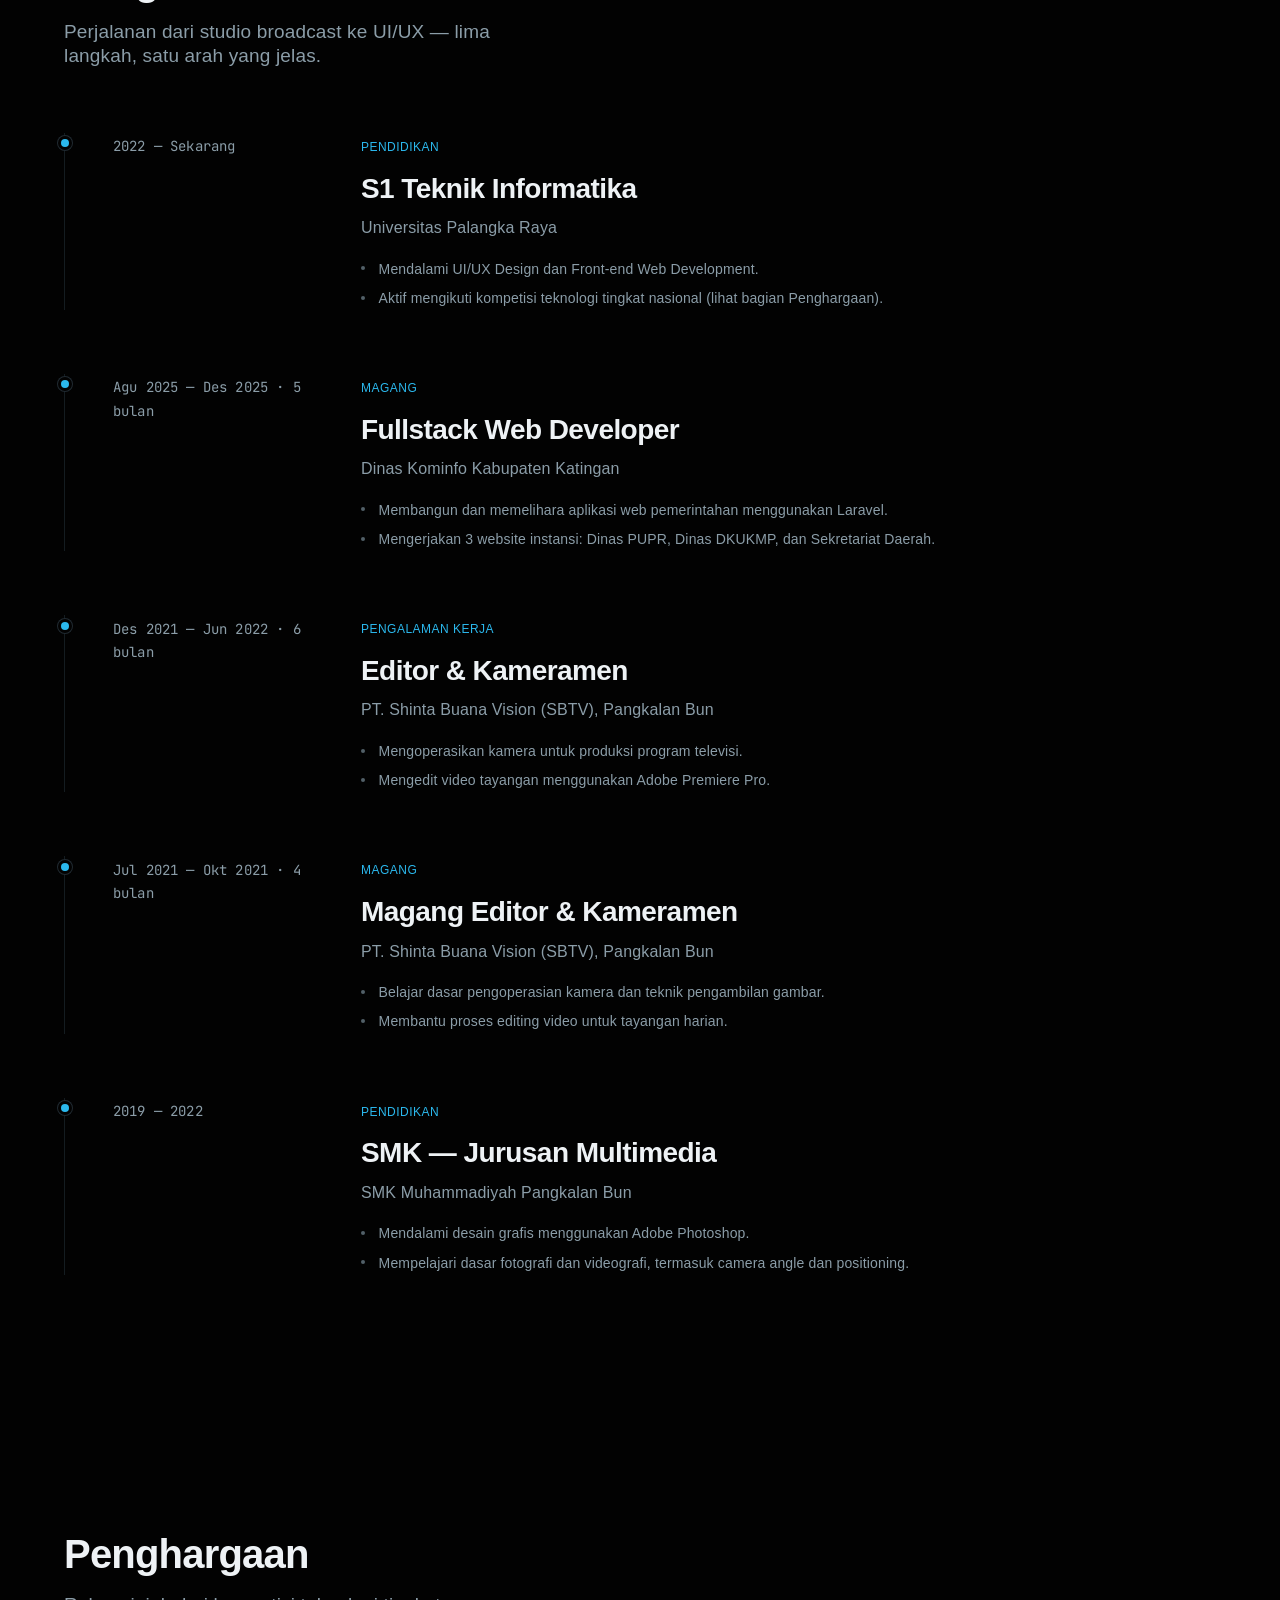
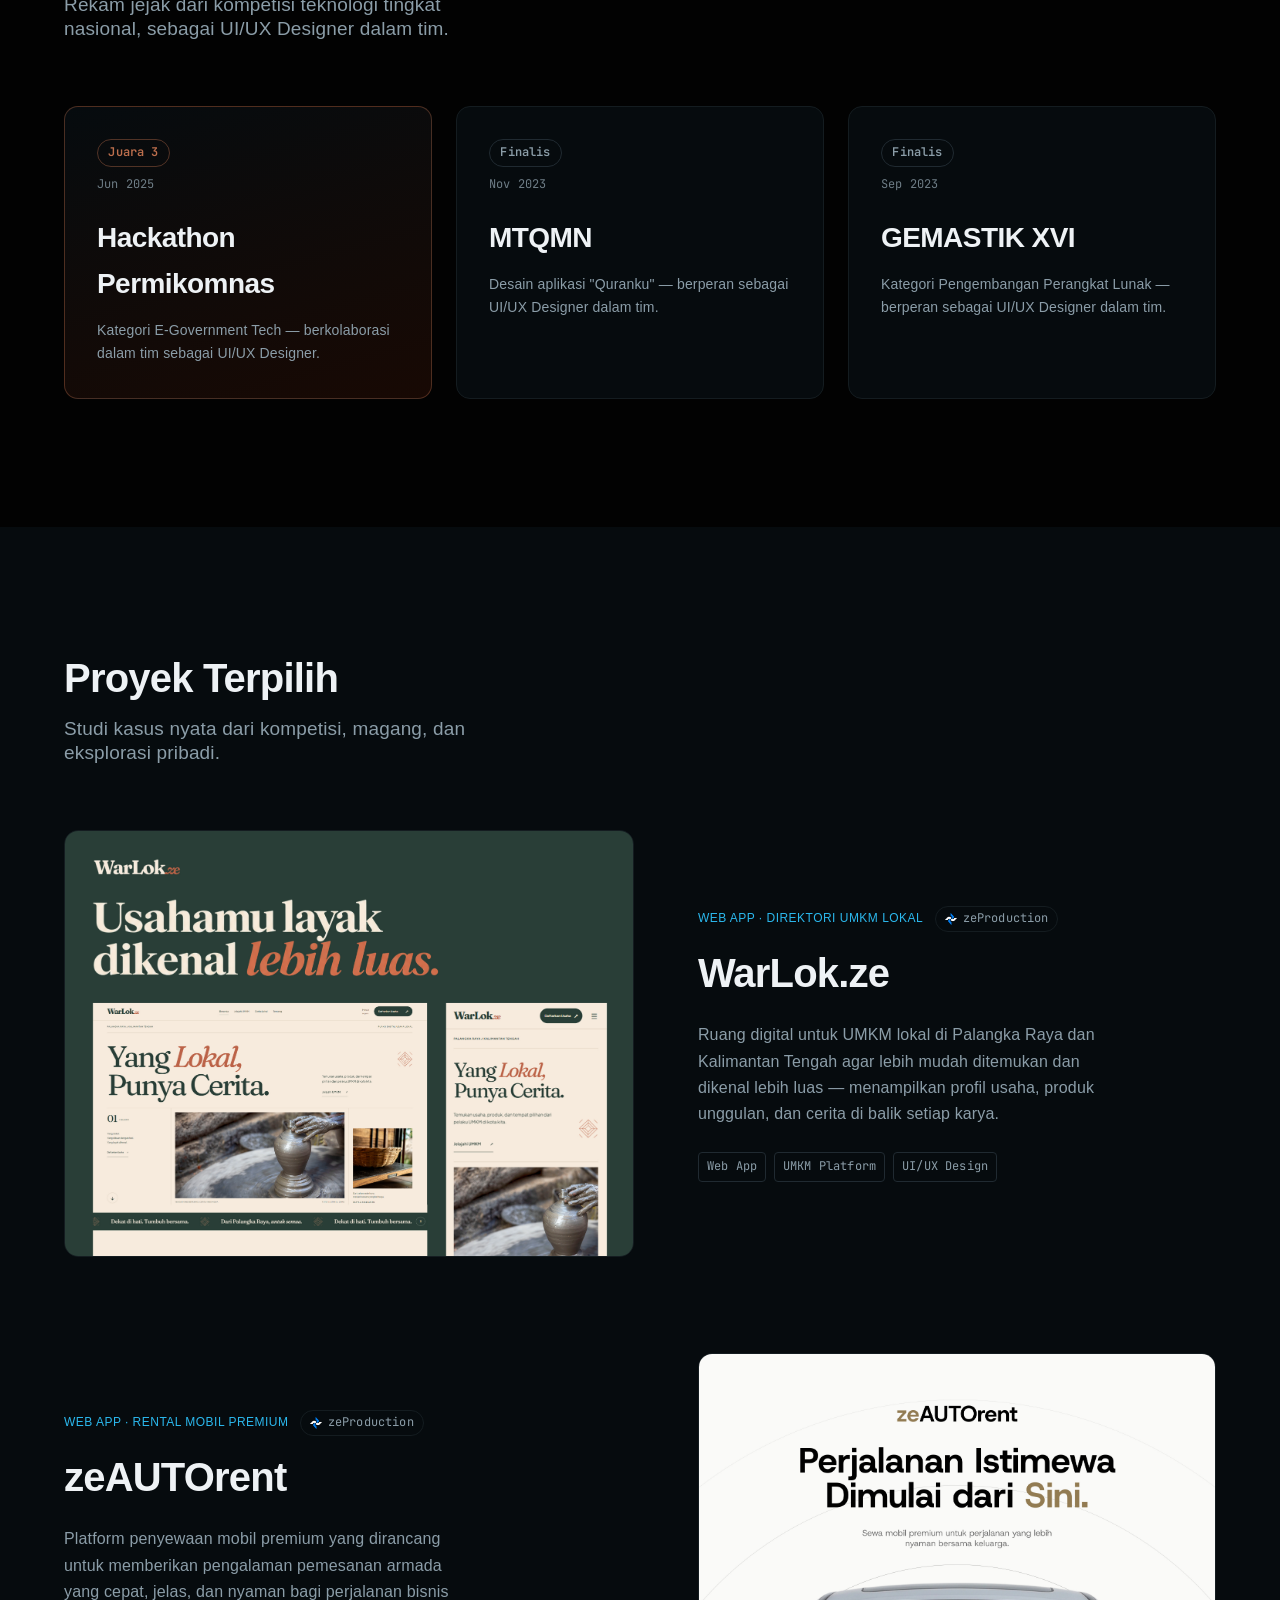
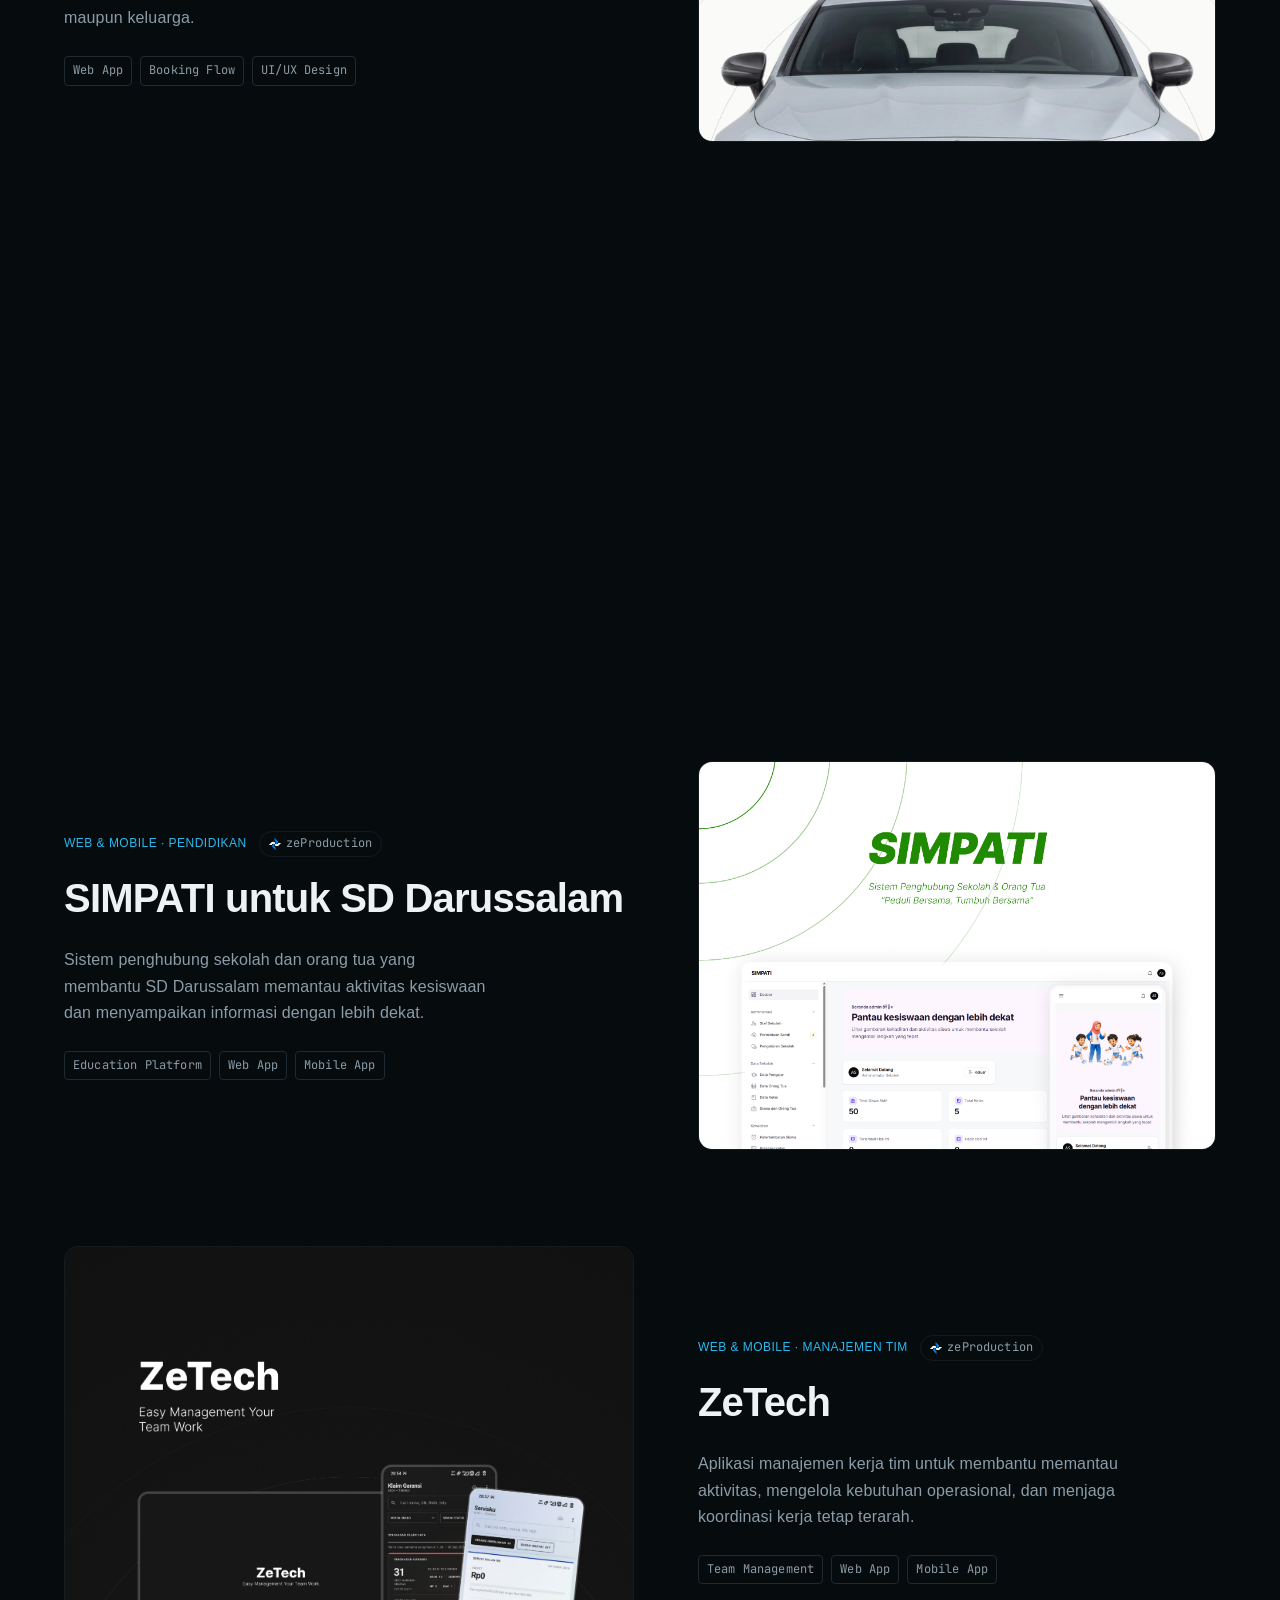
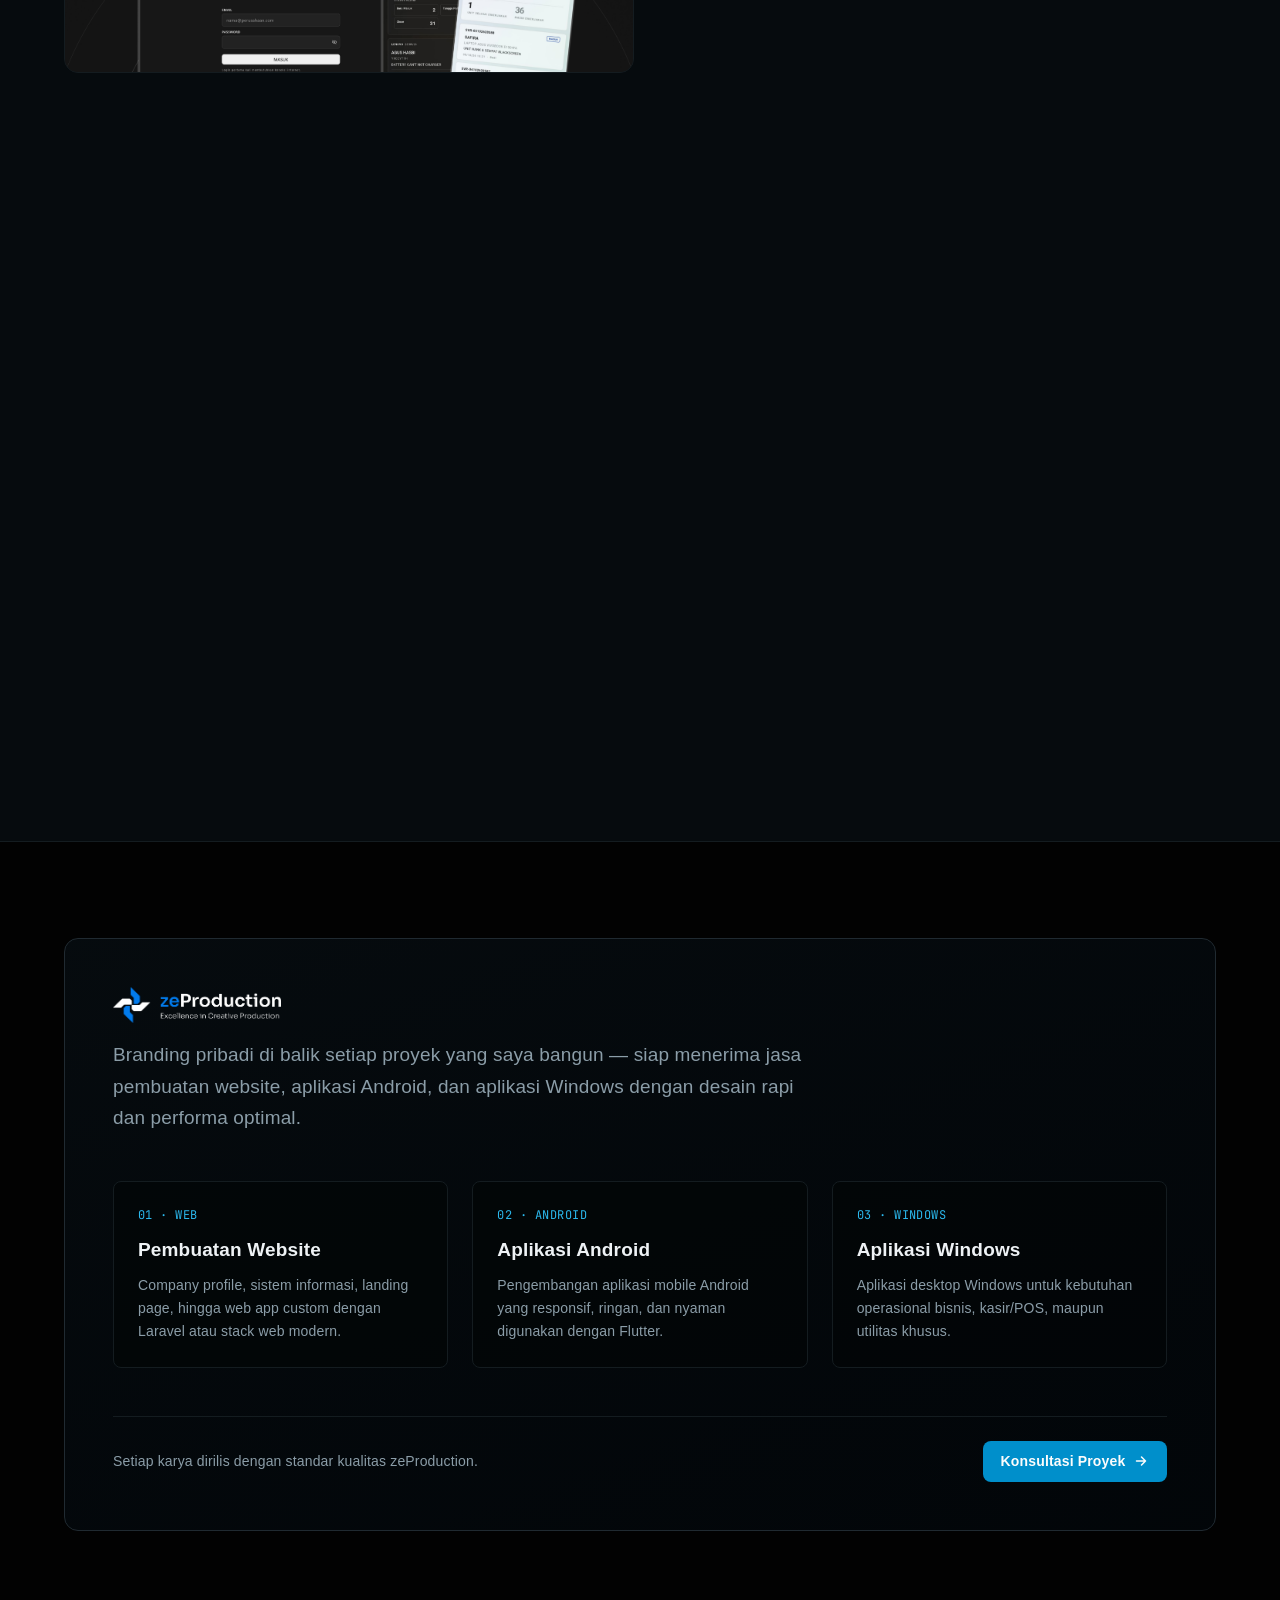
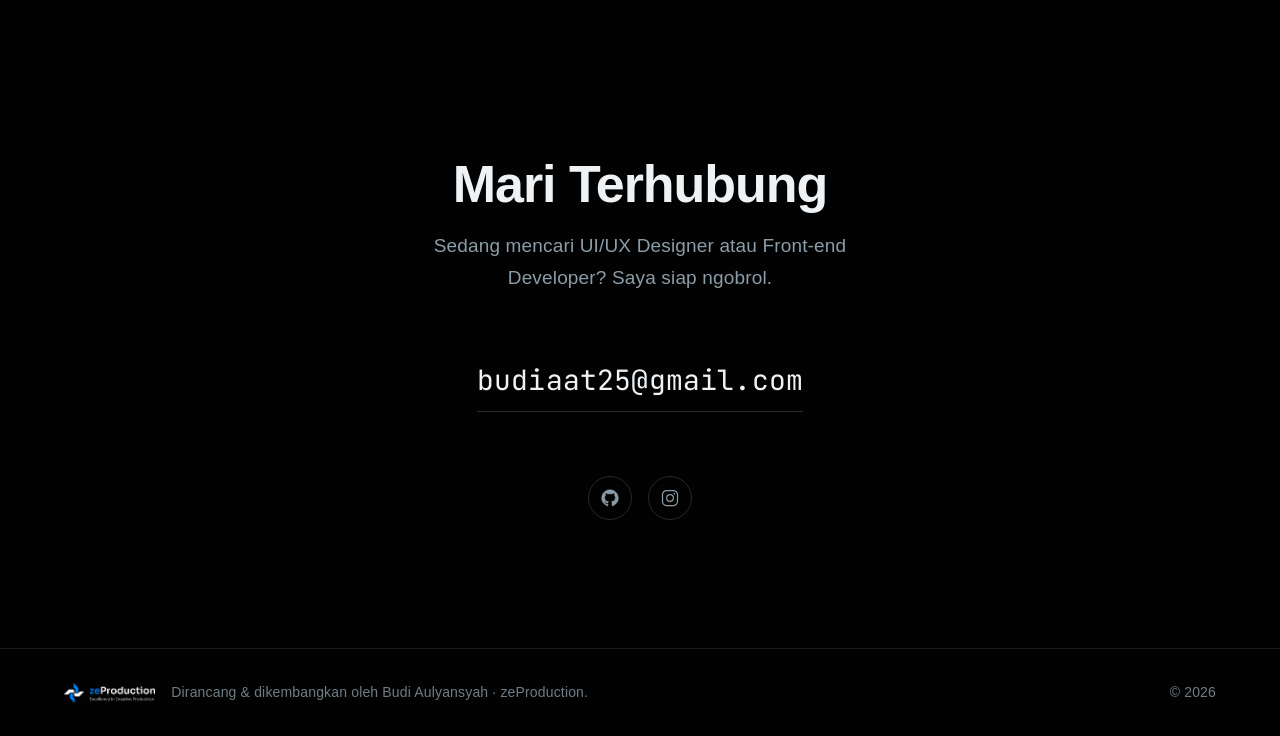
==== commit 40798644: "Add project-new-1 projects and zeProduction branding & services" ====
--- a/index.html
+++ b/index.html
@@ -12,7 +12,7 @@
 <link href="https://api.fontshare.com/v2/css?f[]=switzer@400,500,600,700,900&amp;display=swap" rel="stylesheet">
 <link href="https://fonts.googleapis.com/css2?family=JetBrains+Mono:wght@400;500;600&amp;display=swap" rel="stylesheet">
 <link rel="stylesheet" href="style.css">
-<link rel="icon" href="data:image/svg+xml,%3Csvg xmlns='http://www.w3.org/2000/svg' viewBox='0 0 100 100'%3E%3Crect width='100' height='100' rx='20' fill='%23090a0d'/%3E%3Ctext x='50' y='68' font-size='58' font-family='Georgia,serif' fill='%234f8ef7' text-anchor='middle'%3EB%3C/text%3E%3C/svg%3E">
+<link rel="icon" type="image/png" href="LOGO WARNA.png">
 </head>
 <body>
 
@@ -25,7 +25,10 @@
 
 <header class="nav" id="nav">
   <div class="nav__inner">
-    <a href="#top" class="nav__mark">Budi<span class="nav__mark-dot">.</span></a>
+    <a href="#top" class="nav__mark">
+      <img src="LOGO WARNA.png" alt="" width="22" height="22" class="nav__mark-logo">
+      <span>Budi<span class="nav__mark-dot">.</span></span>
+    </a>
 
     <nav class="nav__links" aria-label="Navigasi utama">
       <a href="#about" data-i18n="nav.about">Tentang</a>
@@ -346,10 +349,63 @@
       <div class="project-list">
         <article class="project-row" data-reveal>
           <div class="project-row__visual project-row__visual--photo">
+            <img src="assets/project-new-1/Warlok 2.jpg" alt="Tampilan WarLok.ze, ruang digital untuk UMKM lokal di Palangka Raya dan Kalimantan Tengah" width="2943" height="2943" loading="lazy">
+          </div>
+          <div class="project-row__content">
+            <div class="project-row__meta">
+              <span class="project-row__category" data-i18n="projects.warlok.category">Web App · Direktori UMKM Lokal</span>
+              <span class="project-row__brand"><img src="LOGO WARNA.png" alt="" width="12" height="12" loading="lazy"> zeProduction</span>
+            </div>
+            <h3 data-i18n="projects.warlok.title">WarLok.ze</h3>
+            <p data-i18n="projects.warlok.desc">Ruang digital untuk UMKM lokal di Palangka Raya dan Kalimantan Tengah agar lebih mudah ditemukan dan dikenal lebih luas — menampilkan profil usaha, produk unggulan, dan cerita di balik setiap karya.</p>
+            <ul class="project-row__tools">
+              <li>Web App</li><li>UMKM Platform</li><li>UI/UX Design</li>
+            </ul>
+          </div>
+        </article>
+
+        <article class="project-row project-row--reverse" data-reveal>
+          <div class="project-row__visual project-row__visual--photo">
+            <img src="assets/project-new-1/zeAuro 1.jpg" alt="Tampilan zeAUTOrent, platform penyewaan mobil premium" width="2943" height="2943" loading="lazy">
+          </div>
+          <div class="project-row__content">
+            <div class="project-row__meta">
+              <span class="project-row__category" data-i18n="projects.zeautorent.category">Web App · Rental Mobil Premium</span>
+              <span class="project-row__brand"><img src="LOGO WARNA.png" alt="" width="12" height="12" loading="lazy"> zeProduction</span>
+            </div>
+            <h3 data-i18n="projects.zeautorent.title">zeAUTOrent</h3>
+            <p data-i18n="projects.zeautorent.desc">Platform penyewaan mobil premium yang dirancang untuk memberikan pengalaman pemesanan armada yang cepat, jelas, dan nyaman bagi perjalanan bisnis maupun keluarga.</p>
+            <ul class="project-row__tools">
+              <li>Web App</li><li>Booking Flow</li><li>UI/UX Design</li>
+            </ul>
+          </div>
+        </article>
+
+        <article class="project-row" data-reveal>
+          <div class="project-row__visual project-row__visual--photo">
+            <img src="assets/project-new-1/zeConvert 1.jpg" alt="Tampilan zeConvert, aplikasi konversi video ke MP3 dan MP4 HD" width="2943" height="2943" loading="lazy">
+          </div>
+          <div class="project-row__content">
+            <div class="project-row__meta">
+              <span class="project-row__category" data-i18n="projects.zeconvert.category">Web &amp; Desktop · Media Converter</span>
+              <span class="project-row__brand"><img src="LOGO WARNA.png" alt="" width="12" height="12" loading="lazy"> zeProduction</span>
+            </div>
+            <h3 data-i18n="projects.zeconvert.title">zeConvert</h3>
+            <p data-i18n="projects.zeconvert.desc">Alat konversi media cepat dan privat tanpa akun — mengubah tautan YouTube, TikTok, Instagram, Facebook, atau file lokal menjadi format MP3 maupun MP4 HD dalam satu antarmuka.</p>
+            <ul class="project-row__tools">
+              <li>Web App</li><li>Media Converter</li><li>UI/UX Design</li>
+            </ul>
+          </div>
+        </article>
+        <article class="project-row project-row--reverse" data-reveal>
+          <div class="project-row__visual project-row__visual--photo">
             <img src="assets/project-new/SIMPATI-For SD Darussalam.jpg" alt="Tampilan SIMPATI, sistem penghubung sekolah dan orang tua untuk SD Darussalam" width="3607" height="3607" loading="lazy">
           </div>
           <div class="project-row__content">
-            <span class="project-row__category" data-i18n="projects.simpati.category">Web &amp; Mobile · Education</span>
+            <div class="project-row__meta">
+              <span class="project-row__category" data-i18n="projects.simpati.category">Web &amp; Mobile · Education</span>
+              <span class="project-row__brand"><img src="LOGO WARNA.png" alt="" width="12" height="12" loading="lazy"> zeProduction</span>
+            </div>
             <h3 data-i18n="projects.simpati.title">SIMPATI untuk SD Darussalam</h3>
             <p data-i18n="projects.simpati.desc">Sistem penghubung sekolah dan orang tua yang membantu SD Darussalam memantau aktivitas kesiswaan dan menyampaikan informasi dengan lebih dekat.</p>
             <ul class="project-row__tools">
@@ -358,12 +414,15 @@
           </div>
         </article>
 
-        <article class="project-row project-row--reverse" data-reveal>
+        <article class="project-row" data-reveal>
           <div class="project-row__visual project-row__visual--photo">
             <img src="assets/project-new/Ze tech 1.jpg" alt="Tampilan ZeTech, aplikasi manajemen tim kerja" width="2943" height="2943" loading="lazy">
           </div>
           <div class="project-row__content">
-            <span class="project-row__category" data-i18n="projects.zetech.category">Web &amp; Mobile · Team Management</span>
+            <div class="project-row__meta">
+              <span class="project-row__category" data-i18n="projects.zetech.category">Web &amp; Mobile · Team Management</span>
+              <span class="project-row__brand"><img src="LOGO WARNA.png" alt="" width="12" height="12" loading="lazy"> zeProduction</span>
+            </div>
             <h3 data-i18n="projects.zetech.title">ZeTech</h3>
             <p data-i18n="projects.zetech.desc">Aplikasi manajemen kerja tim untuk membantu memantau aktivitas, mengelola kebutuhan operasional, dan menjaga koordinasi kerja tetap terarah.</p>
             <ul class="project-row__tools">
@@ -372,12 +431,15 @@
           </div>
         </article>
 
-        <article class="project-row" data-reveal>
+        <article class="project-row project-row--reverse" data-reveal>
           <div class="project-row__visual project-row__visual--photo">
             <img src="assets/project-new/ZePos.jpg" alt="Tampilan ZePos, platform inventaris dan kasir yang fleksibel untuk berbagai jenis bisnis" width="3607" height="3607" loading="lazy">
           </div>
           <div class="project-row__content">
-            <span class="project-row__category" data-i18n="projects.zepos.category">Web App · POS &amp; Inventaris</span>
+            <div class="project-row__meta">
+              <span class="project-row__category" data-i18n="projects.zepos.category">Web App · POS &amp; Inventaris</span>
+              <span class="project-row__brand"><img src="LOGO WARNA.png" alt="" width="12" height="12" loading="lazy"> zeProduction</span>
+            </div>
             <h3 data-i18n="projects.zepos.title">ZePos</h3>
             <p data-i18n="projects.zepos.desc">Platform point of sale dan inventaris yang fleksibel untuk berbagai jenis bisnis. Membantu pengelolaan produk, transaksi, stok, dan operasional toko dalam satu sistem.</p>
             <ul class="project-row__tools">
@@ -392,6 +454,46 @@
           <span data-i18n="projects.viewMore">Lihat Lebih Banyak Proyek</span>
           <svg class="btn__icon" width="16" height="16" viewBox="0 0 16 16" fill="none" aria-hidden="true"><path d="M3.5 8H12.5M12.5 8L8.5 4M12.5 8L8.5 12" stroke="currentColor" stroke-width="1.5" stroke-linecap="round" stroke-linejoin="round"/></svg>
         </a>
+      </div>
+    </div>
+  </section>
+
+  <!-- ZEPRODUCTION BRANDING & SERVICES -->
+  <section class="brand-services" id="services">
+    <div class="section-inner">
+      <div class="brand-services__card" data-reveal>
+        <div class="brand-services__head">
+          <img src="LOGO Lengkap Warna.png" alt="zeProduction" width="758" height="166" class="brand-services__logo" loading="lazy">
+          <p class="brand-services__lead" data-i18n="brand.lead">Branding pribadi di balik setiap proyek yang saya bangun — siap menerima jasa pembuatan website, aplikasi Android, dan aplikasi Windows dengan desain rapi dan performa optimal.</p>
+        </div>
+
+        <div class="brand-services__grid">
+          <article class="brand-service-item">
+            <span class="brand-service-item__label">01 · Web</span>
+            <h3 data-i18n="brand.web.title">Pembuatan Website</h3>
+            <p data-i18n="brand.web.desc">Company profile, sistem informasi, landing page, hingga web app custom dengan Laravel atau stack web modern.</p>
+          </article>
+
+          <article class="brand-service-item">
+            <span class="brand-service-item__label">02 · Android</span>
+            <h3 data-i18n="brand.android.title">Aplikasi Android</h3>
+            <p data-i18n="brand.android.desc">Pengembangan aplikasi mobile Android yang responsif, ringan, dan nyaman digunakan dengan Flutter.</p>
+          </article>
+
+          <article class="brand-service-item">
+            <span class="brand-service-item__label">03 · Windows</span>
+            <h3 data-i18n="brand.windows.title">Aplikasi Windows</h3>
+            <p data-i18n="brand.windows.desc">Aplikasi desktop Windows untuk kebutuhan operasional bisnis, kasir/POS, maupun utilitas khusus.</p>
+          </article>
+        </div>
+
+        <div class="brand-services__foot">
+          <p class="brand-services__note" data-i18n="brand.note">Setiap karya dirilis dengan standar kualitas zeProduction.</p>
+          <a href="#contact" class="btn btn--primary btn--sm">
+            <span data-i18n="brand.cta">Konsultasi Proyek</span>
+            <svg class="btn__icon" width="16" height="16" viewBox="0 0 16 16" fill="none" aria-hidden="true"><path d="M3.5 8H12.5M12.5 8L8.5 4M12.5 8L8.5 12" stroke="currentColor" stroke-width="1.5" stroke-linecap="round" stroke-linejoin="round"/></svg>
+          </a>
+        </div>
       </div>
     </div>
   </section>
@@ -419,7 +521,10 @@
 
 <footer class="footer">
   <div class="section-inner footer__inner">
-    <p data-i18n="footer.credit">Dirancang &amp; dikembangkan oleh Budi Aulyansyah.</p>
+    <div class="footer__brand">
+      <img src="LOGO Lengkap Warna.png" alt="zeProduction" width="758" height="166" class="footer__logo" loading="lazy">
+      <p data-i18n="footer.credit">Dirancang &amp; dikembangkan oleh Budi Aulyansyah · zeProduction.</p>
+    </div>
     <p class="footer__year">© <span id="year"></span></p>
   </div>
 </footer>
--- a/style.css
+++ b/style.css
@@ -391,9 +391,18 @@
 @media (min-width: 1024px) { .nav__inner { padding-inline: var(--space-2xl); } }
 
 .nav__mark {
+  display: inline-flex;
+  align-items: center;
+  gap: 0.5rem;
   font-size: var(--text-lg);
   font-weight: 700;
   letter-spacing: var(--tracking-tight);
+}
+.nav__mark-logo {
+  width: 22px;
+  height: 22px;
+  object-fit: contain;
+  flex-shrink: 0;
 }
 .nav__mark-dot { color: var(--sapphire-bright); }
 
@@ -1316,8 +1325,151 @@
 .footer__inner {
   display: flex;
   flex-wrap: wrap;
+  align-items: center;
   gap: var(--space-sm);
   justify-content: space-between;
   font-size: var(--text-sm);
   color: var(--faint);
 }
+
+.footer__brand {
+  display: inline-flex;
+  align-items: center;
+  gap: var(--space-sm);
+  flex-wrap: wrap;
+}
+
+.footer__logo {
+  height: 20px;
+  width: auto;
+  display: block;
+}
+
+/* ==========================================================================
+   zeProduction Branding & Services
+   ========================================================================== */
+
+.project-row__meta {
+  display: flex;
+  flex-wrap: wrap;
+  align-items: center;
+  gap: var(--space-xs);
+  margin-bottom: 0.35rem;
+}
+
+.project-row__brand {
+  display: inline-flex;
+  align-items: center;
+  gap: 0.35rem;
+  font-family: var(--font-mono);
+  font-size: var(--text-xs);
+  color: var(--muted);
+  padding: 0.15rem 0.55rem;
+  border-radius: var(--radius-full);
+  border: 1px solid var(--border-soft);
+  background: var(--surface);
+}
+
+.project-row__brand img {
+  width: 12px;
+  height: 12px;
+  object-fit: contain;
+  display: block;
+}
+
+.brand-services {
+  padding-block: var(--space-3xl);
+  border-top: 1px solid var(--border-soft);
+}
+
+.brand-services__card {
+  background: linear-gradient(160deg, var(--surface) 0%, oklch(0.115 0.014 235) 100%);
+  border: 1px solid var(--border);
+  border-radius: var(--radius-lg);
+  padding: clamp(1.5rem, 1rem + 2.5vw, 3rem);
+  display: grid;
+  gap: var(--space-xl);
+}
+
+.brand-services__head {
+  display: flex;
+  flex-direction: column;
+  gap: var(--space-sm);
+  max-width: 44rem;
+}
+
+.brand-services__logo {
+  height: clamp(28px, 24px + 1vw, 38px);
+  width: auto;
+  align-self: flex-start;
+  display: block;
+}
+
+.brand-services__lead {
+  font-size: var(--text-lg);
+  color: var(--text-secondary);
+  line-height: var(--lh-body);
+}
+
+.brand-services__grid {
+  display: grid;
+  gap: var(--space-md);
+}
+
+@media (min-width: 768px) {
+  .brand-services__grid {
+    grid-template-columns: repeat(3, 1fr);
+  }
+}
+
+.brand-service-item {
+  background: oklch(0.11 0.01 235 / 0.8);
+  border: 1px solid var(--border-soft);
+  border-radius: var(--radius-md);
+  padding: var(--space-md);
+  display: flex;
+  flex-direction: column;
+  gap: var(--space-2xs);
+  transition: border-color var(--duration-base) var(--ease-out-quart),
+              transform var(--duration-base) var(--ease-out-quart);
+}
+
+.brand-service-item:hover {
+  border-color: var(--sapphire-bright);
+  transform: translateY(-2px);
+}
+
+.brand-service-item__label {
+  font-family: var(--font-mono);
+  font-size: var(--text-xs);
+  text-transform: uppercase;
+  letter-spacing: var(--tracking-wide);
+  color: var(--sapphire-bright);
+}
+
+.brand-service-item h3 {
+  font-size: var(--text-lg);
+  font-weight: 600;
+  color: var(--ink);
+}
+
+.brand-service-item p {
+  font-size: var(--text-sm);
+  color: var(--muted);
+  line-height: var(--lh-body);
+}
+
+.brand-services__foot {
+  display: flex;
+  flex-wrap: wrap;
+  align-items: center;
+  justify-content: space-between;
+  gap: var(--space-md);
+  padding-top: var(--space-md);
+  border-top: 1px solid var(--border-soft);
+}
+
+.brand-services__note {
+  font-size: var(--text-sm);
+  color: var(--muted);
+}
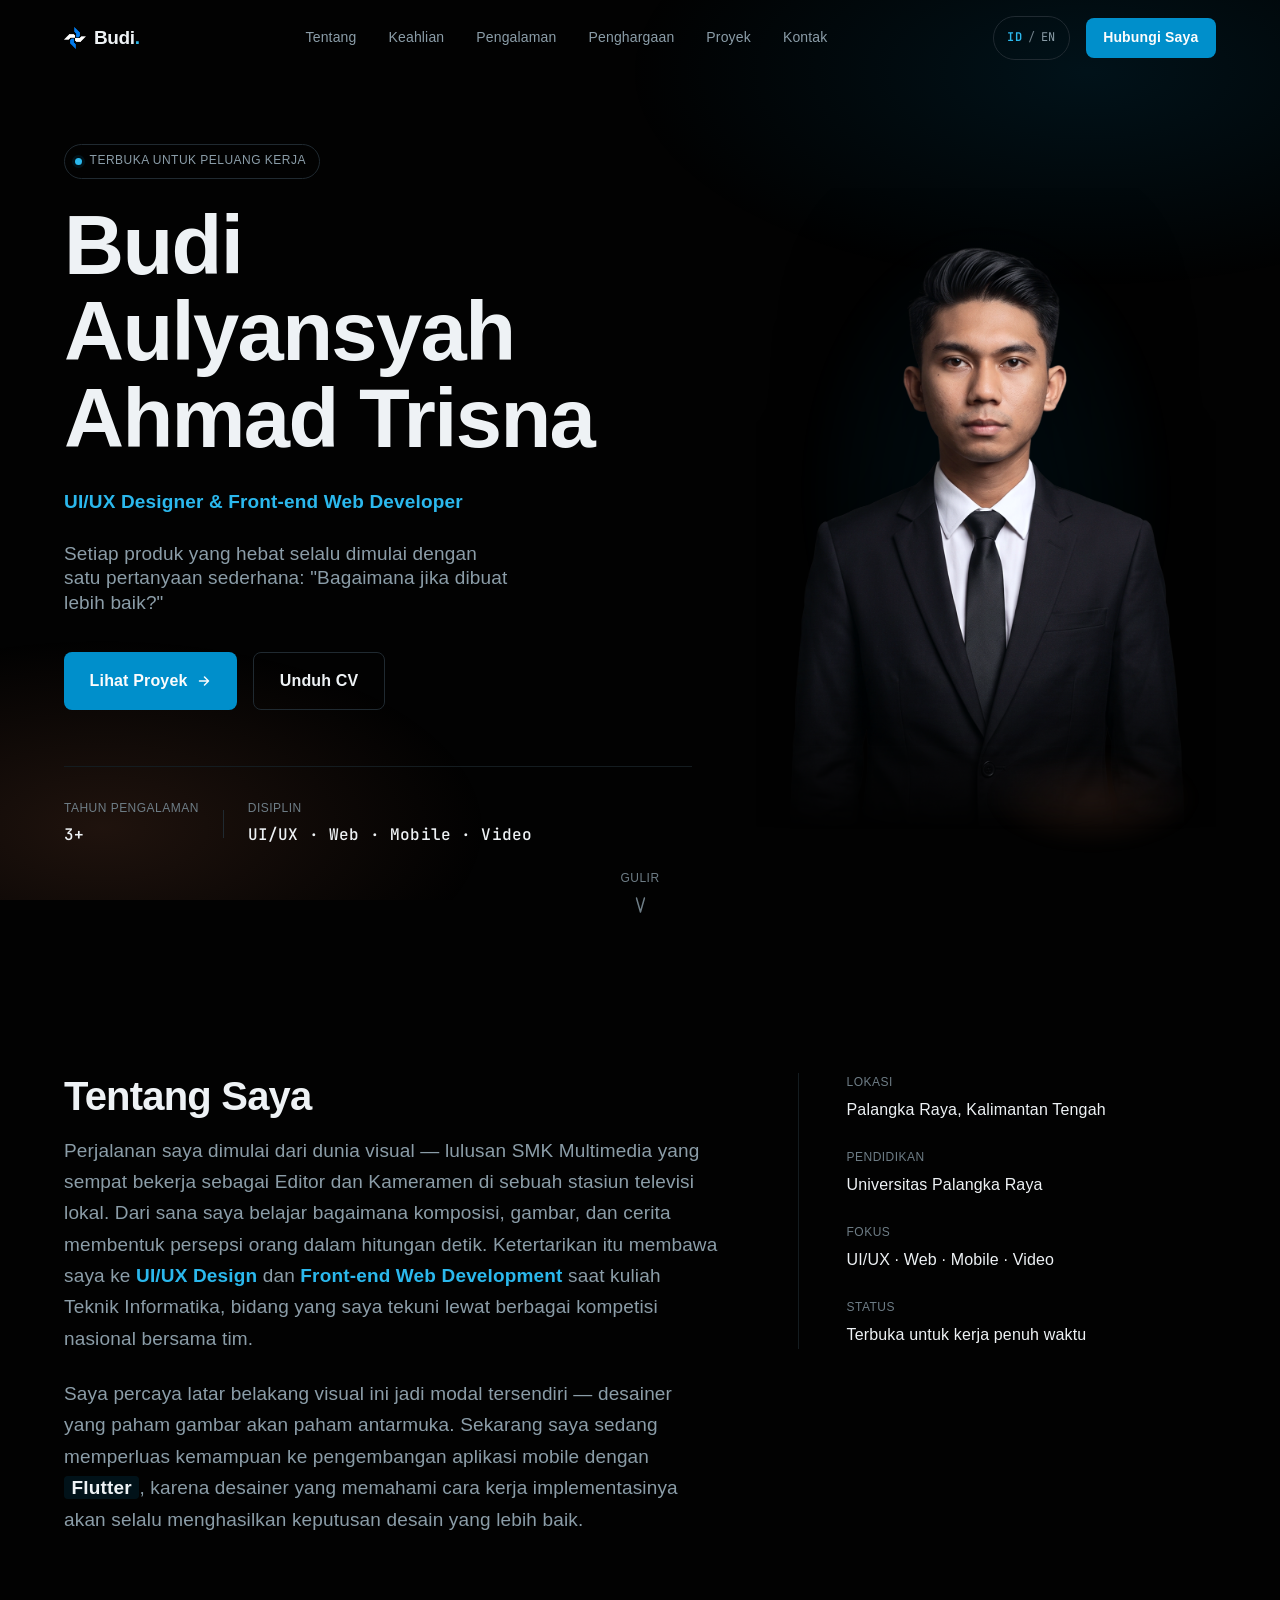
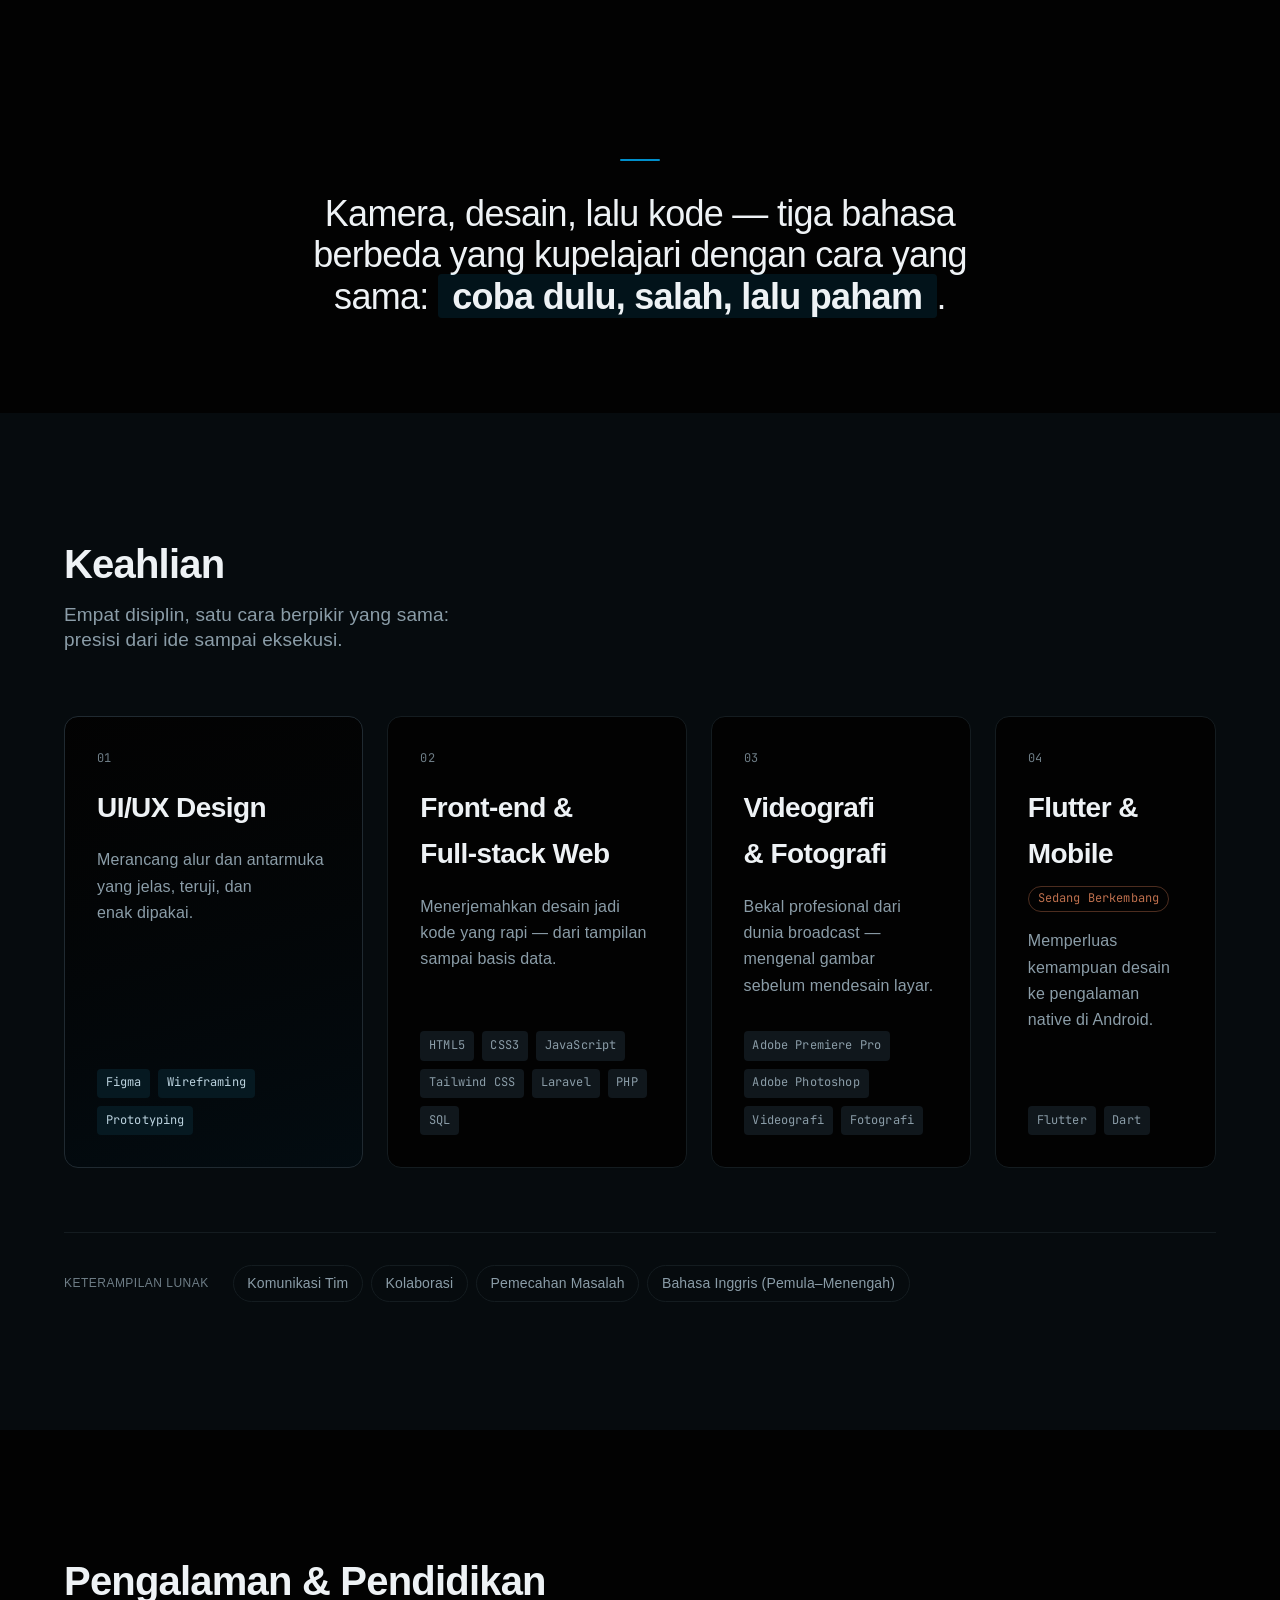
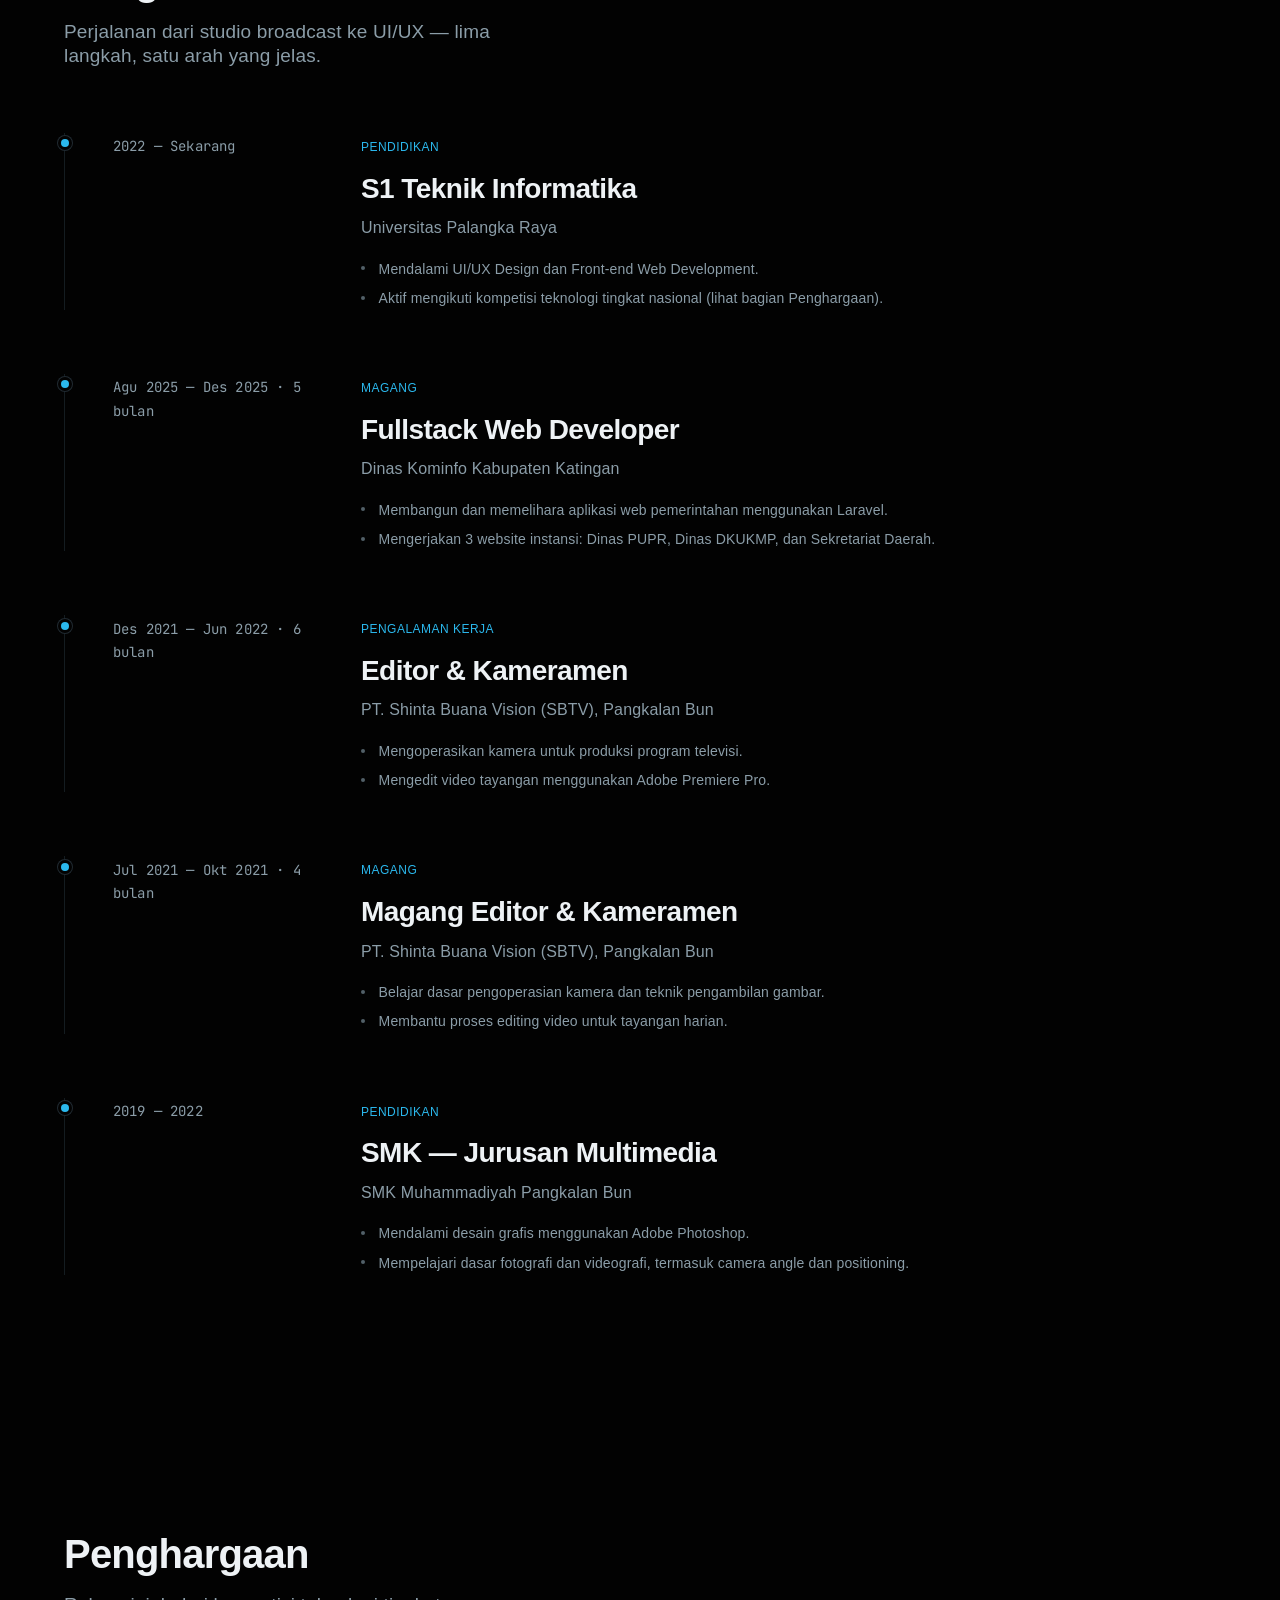
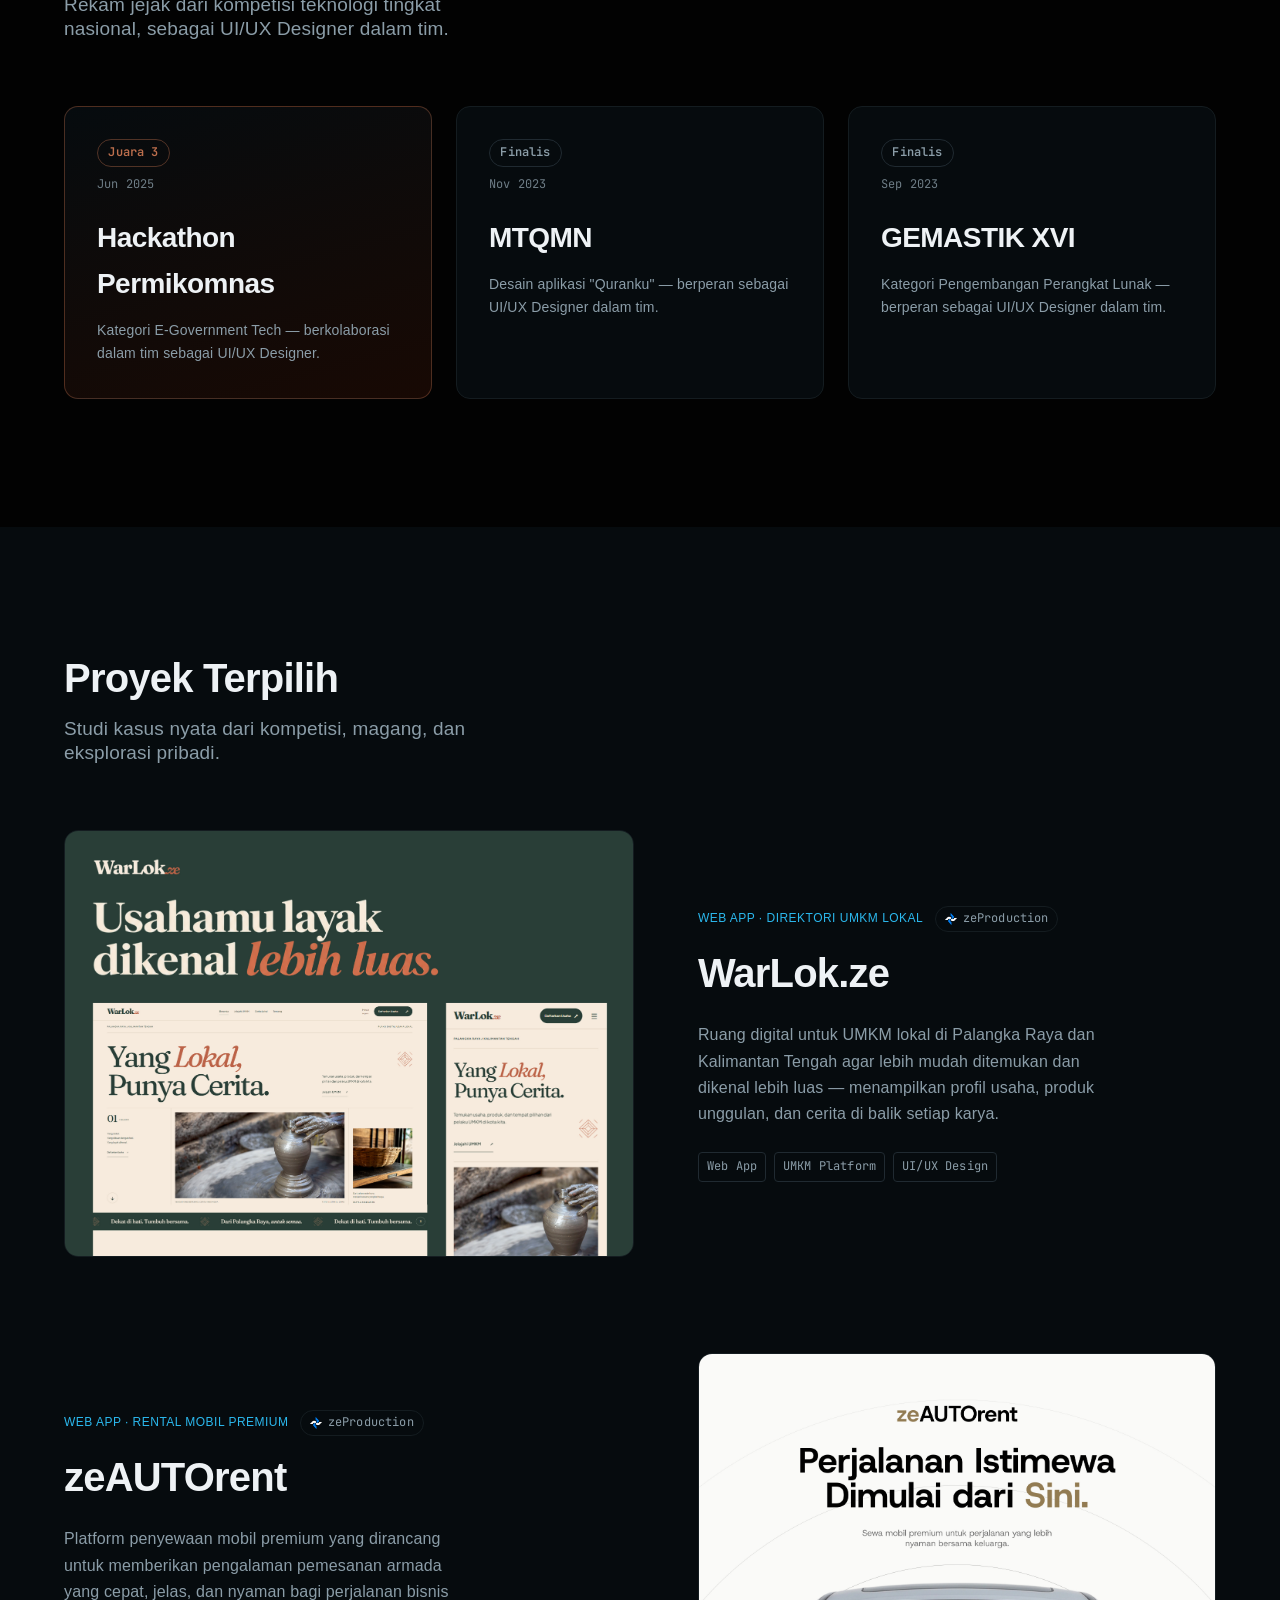
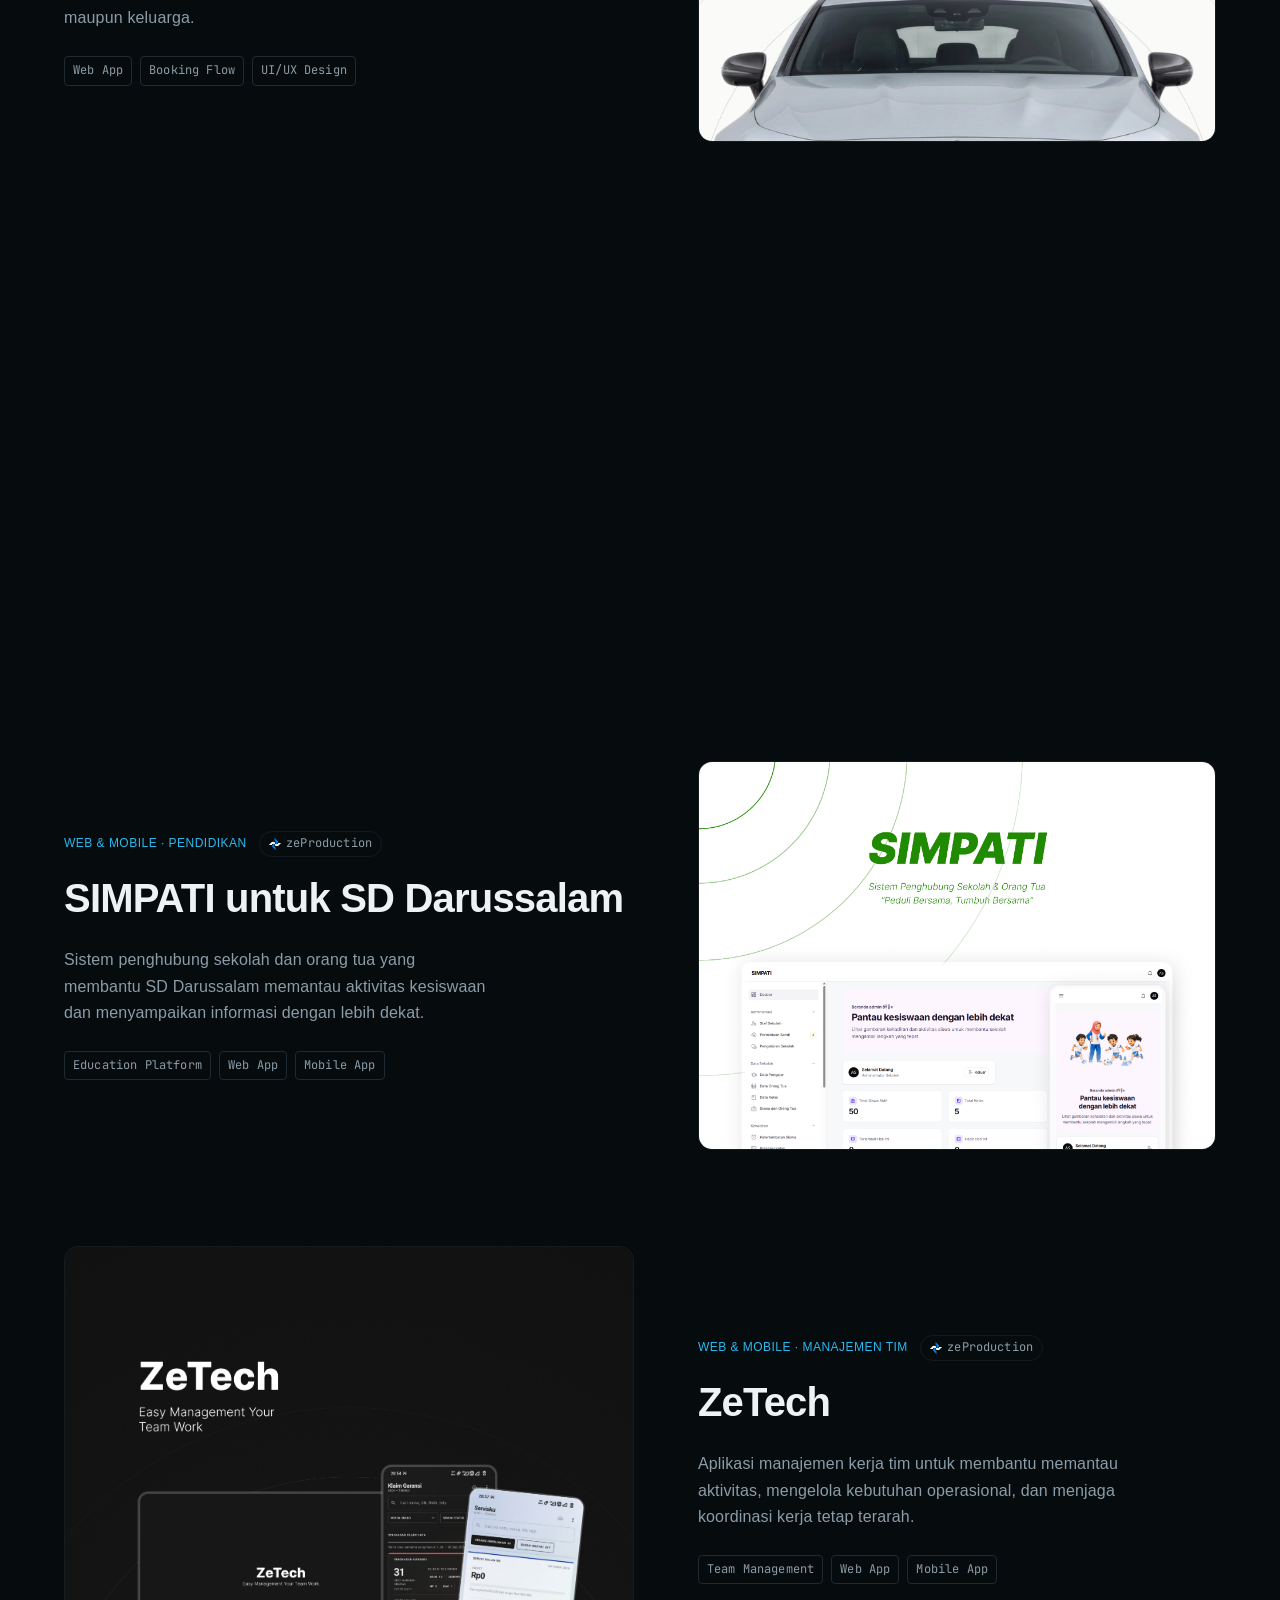
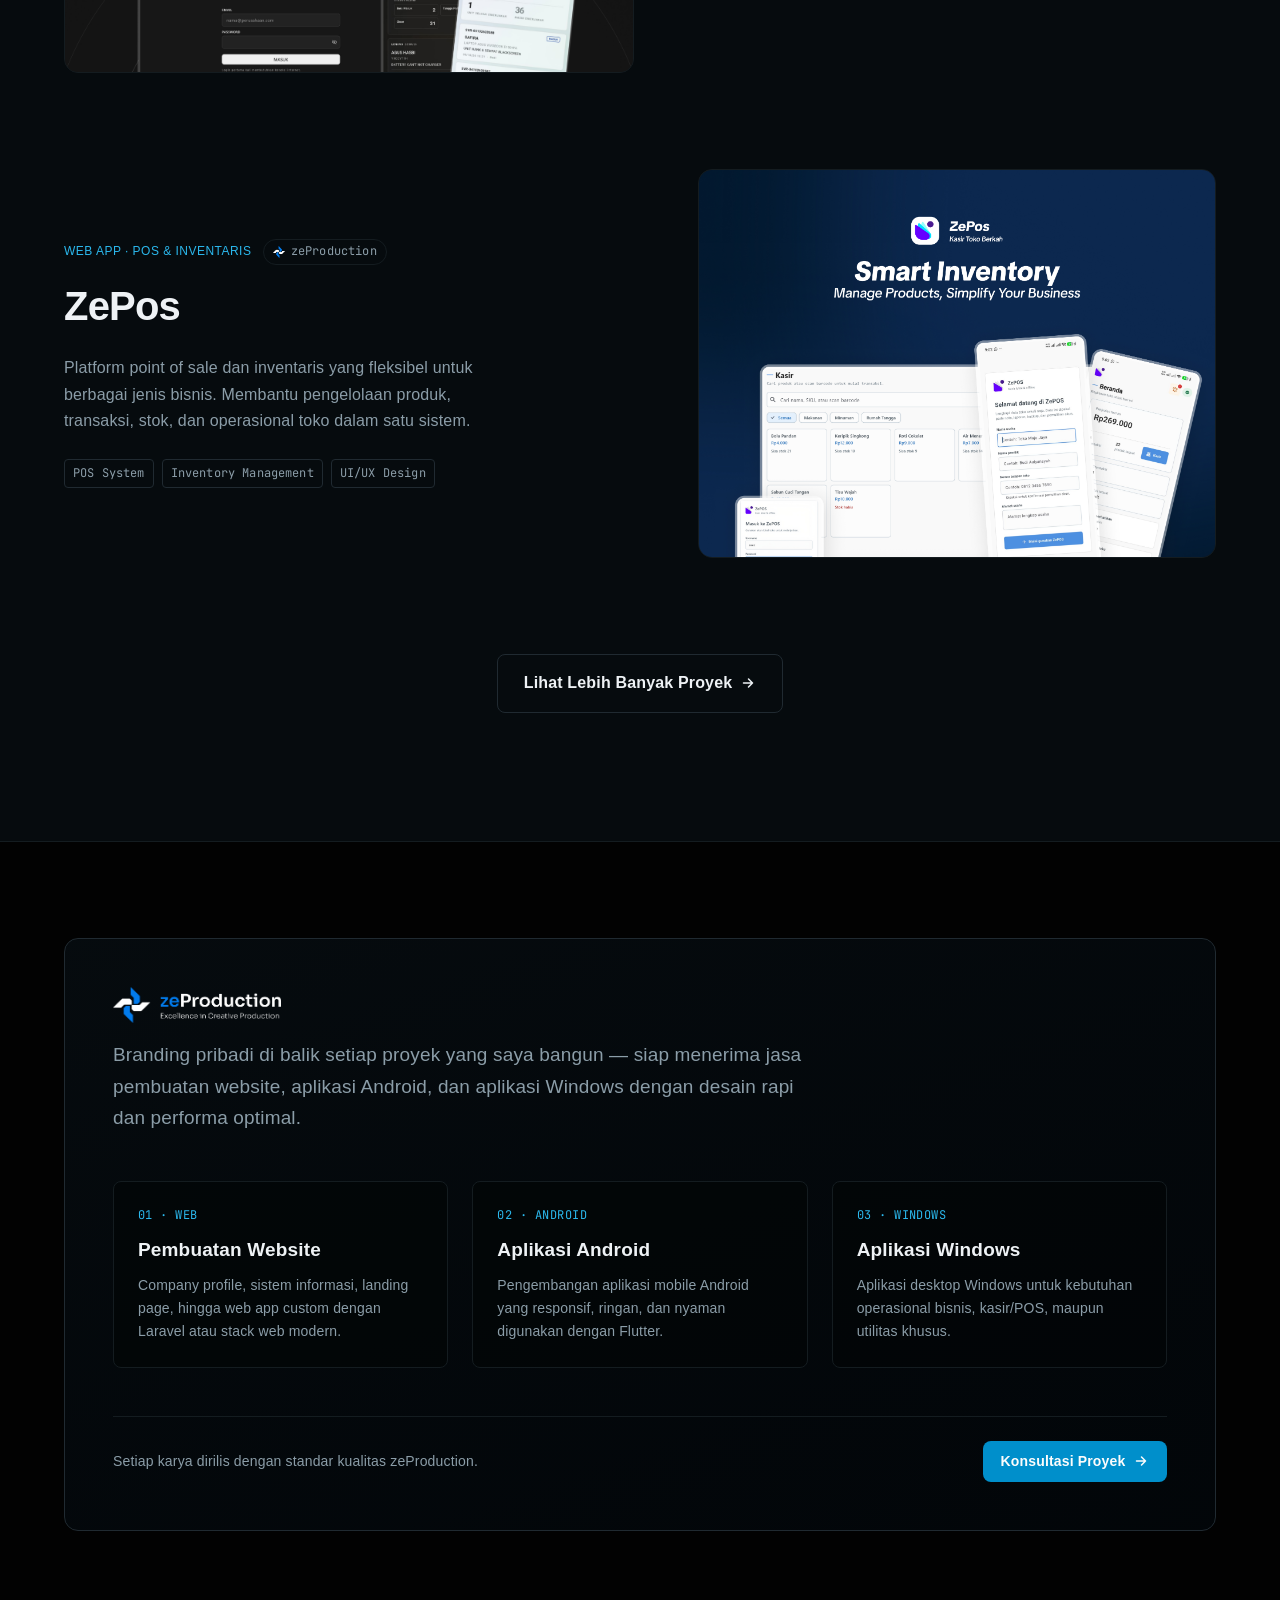
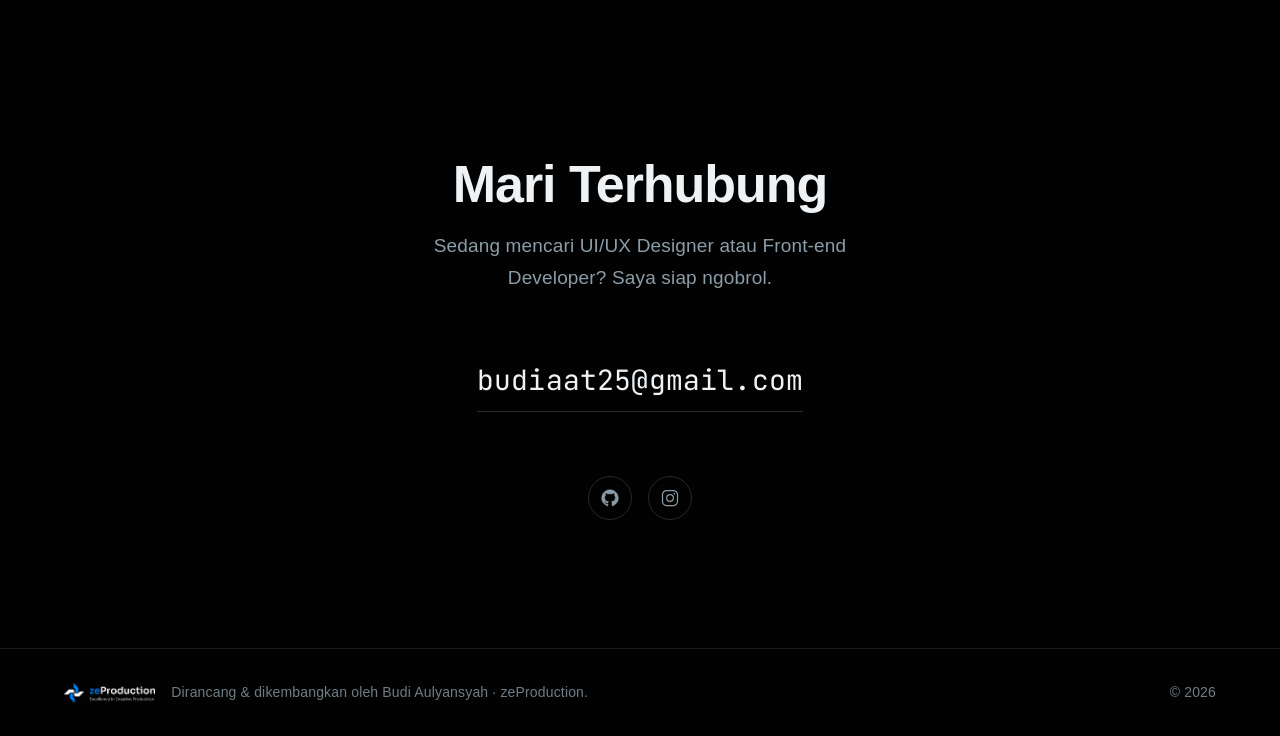
==== commit cf2fa49e: "Enable CV download button with CV_Budi_Aulayansyah.pdf" ====
--- a/index.html
+++ b/index.html
@@ -87,9 +87,9 @@
             <span data-i18n="hero.cta.primary">Lihat Proyek</span>
             <svg class="btn__icon" width="16" height="16" viewBox="0 0 16 16" fill="none" aria-hidden="true"><path d="M3.5 8H12.5M12.5 8L8.5 4M12.5 8L8.5 12" stroke="currentColor" stroke-width="1.5" stroke-linecap="round" stroke-linejoin="round"/></svg>
           </a>
-          <button type="button" class="btn btn--ghost btn--lg" disabled aria-disabled="true" title="Tambahkan file CV untuk mengaktifkan tombol ini">
+          <a href="assets/CV_Budi_Aulayansyah.pdf" download="CV_Budi_Aulayansyah.pdf" class="btn btn--ghost btn--lg">
             <span data-i18n="hero.cta.secondary">Unduh CV</span>
-          </button>
+          </a>
         </div>
 
         <dl class="hero__readout" data-reveal>
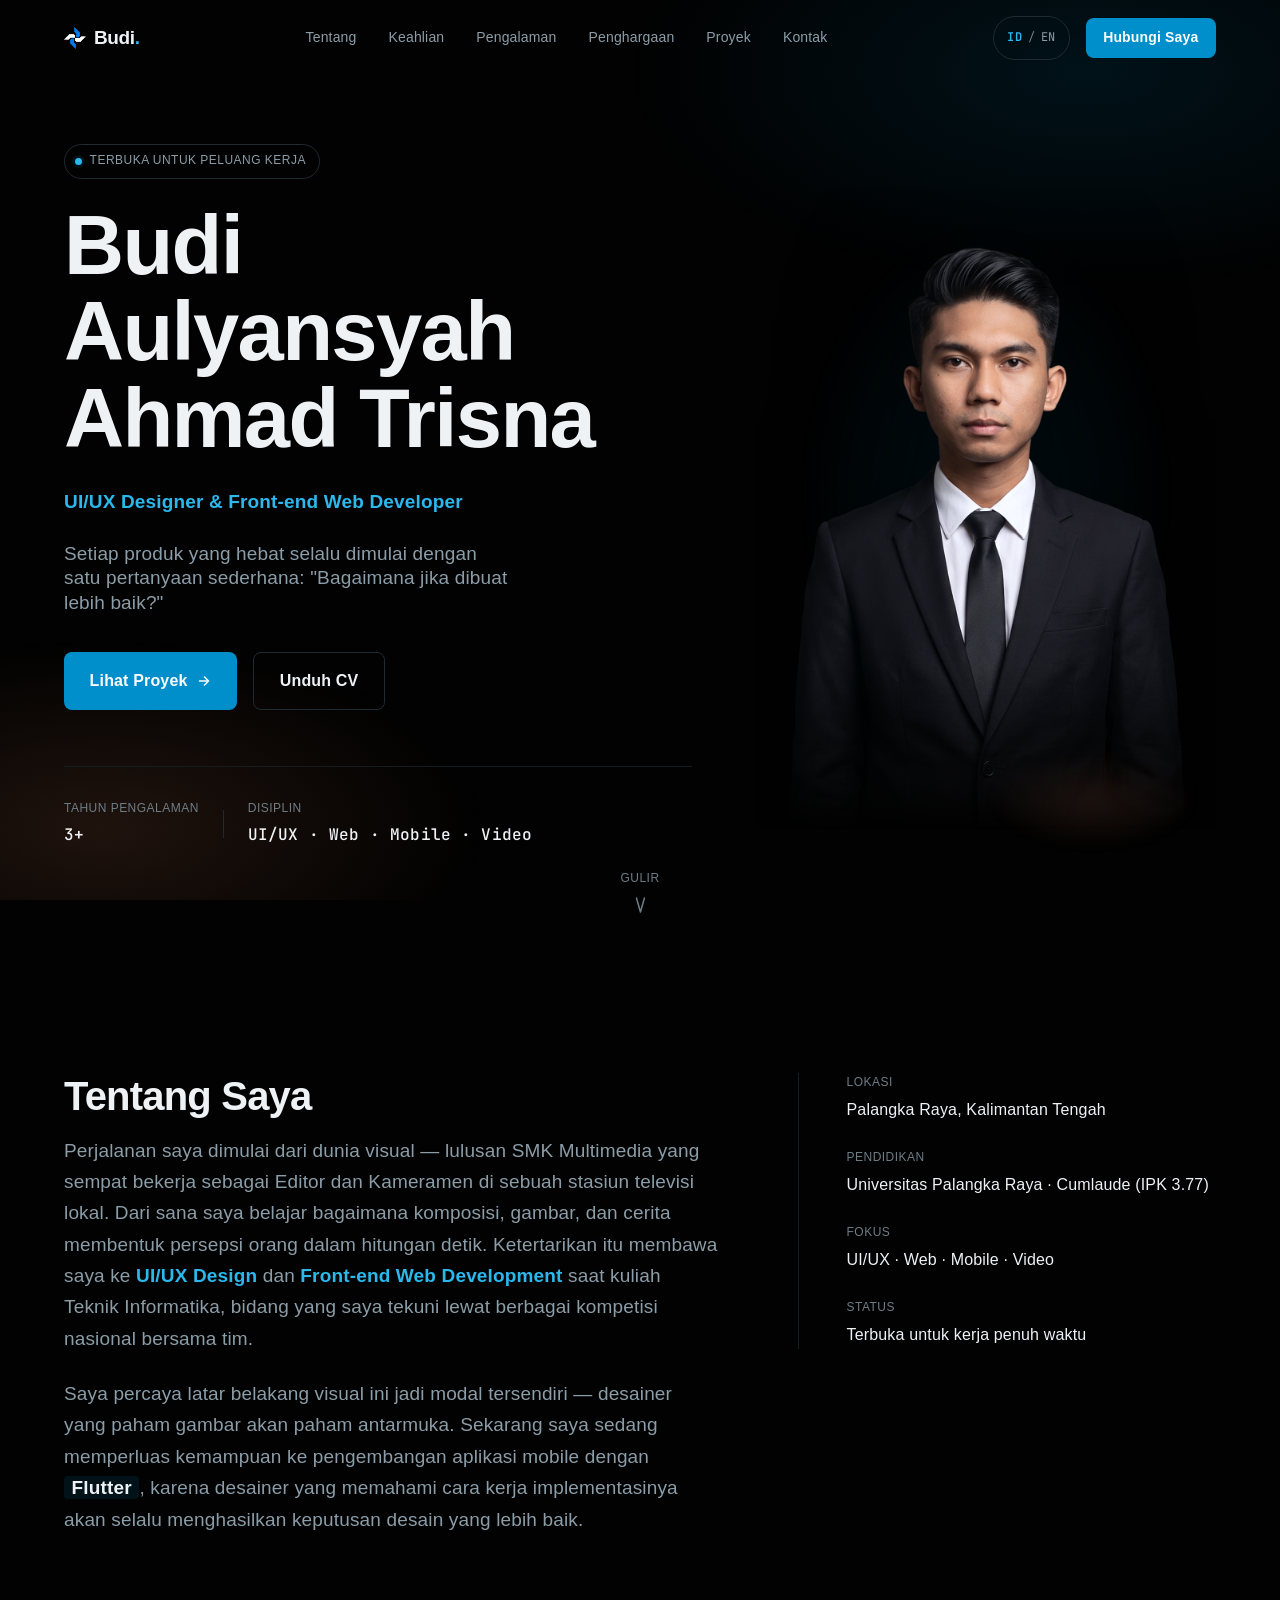
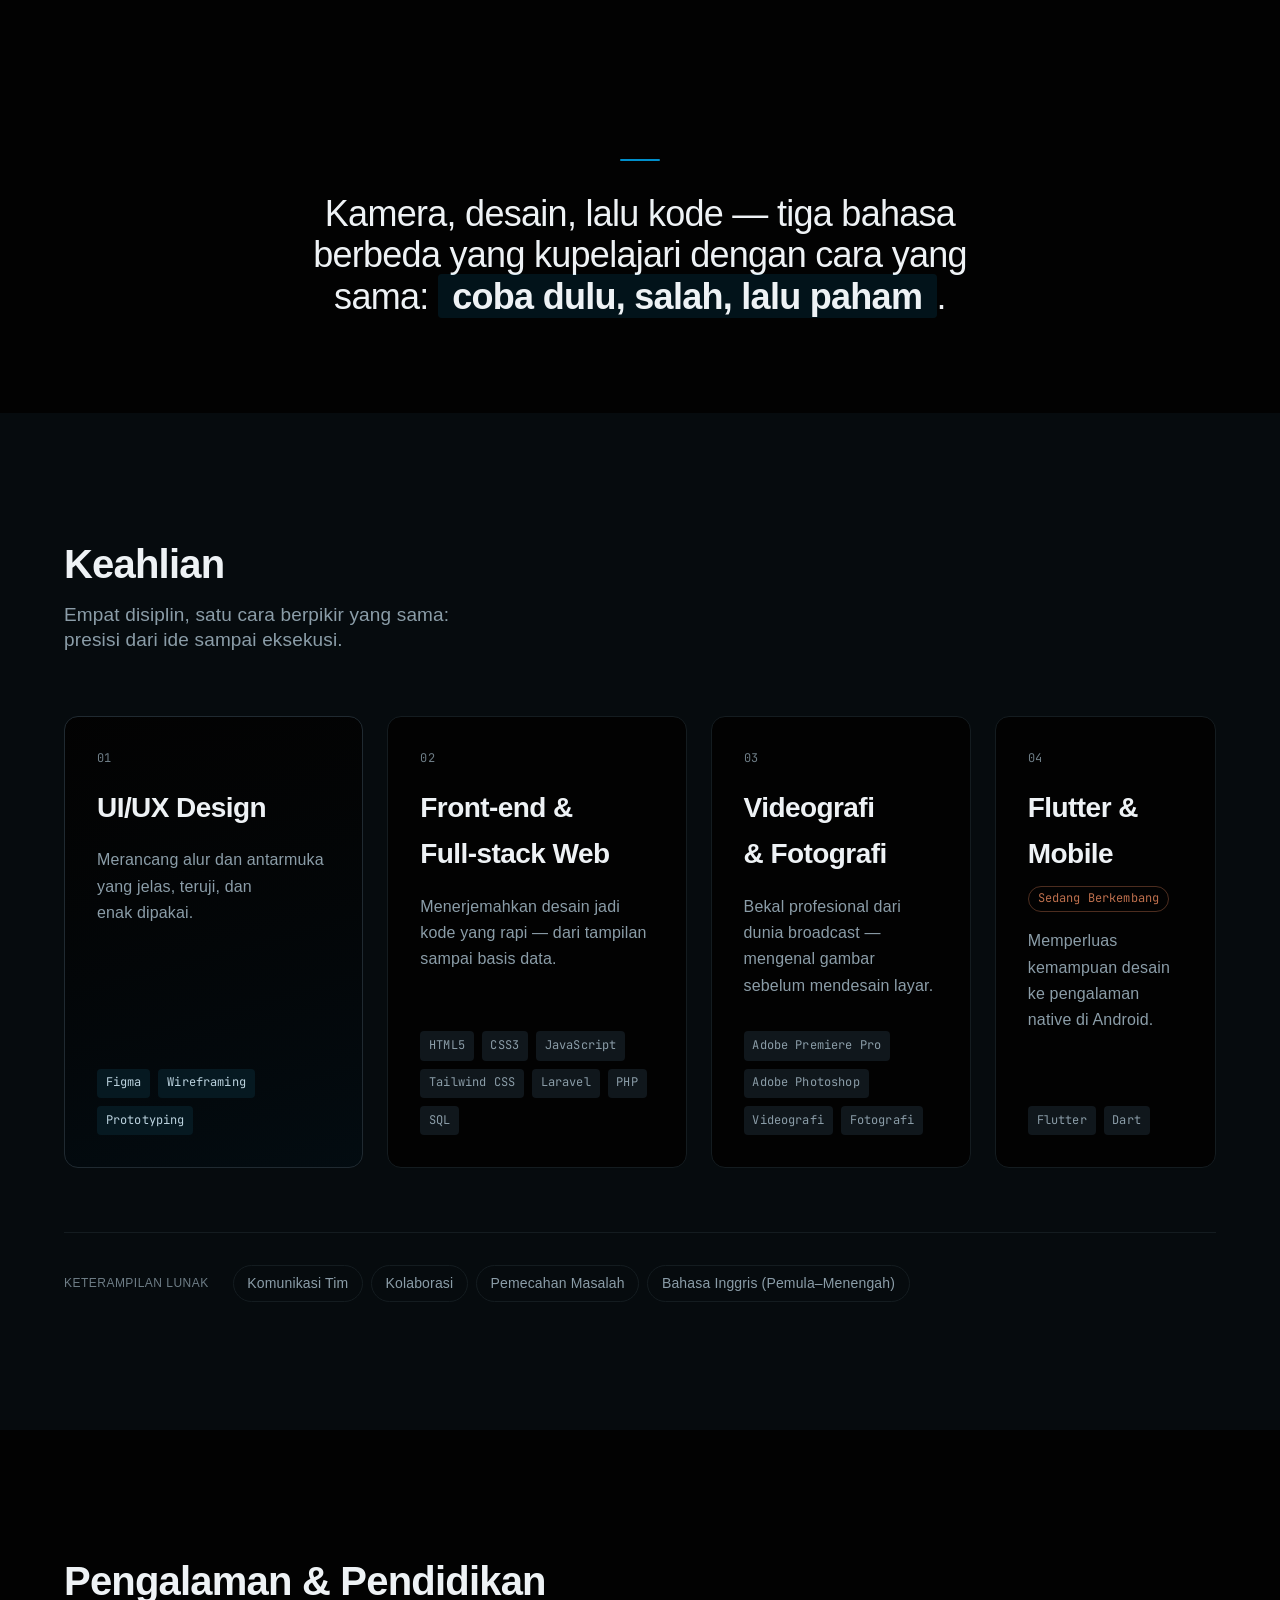
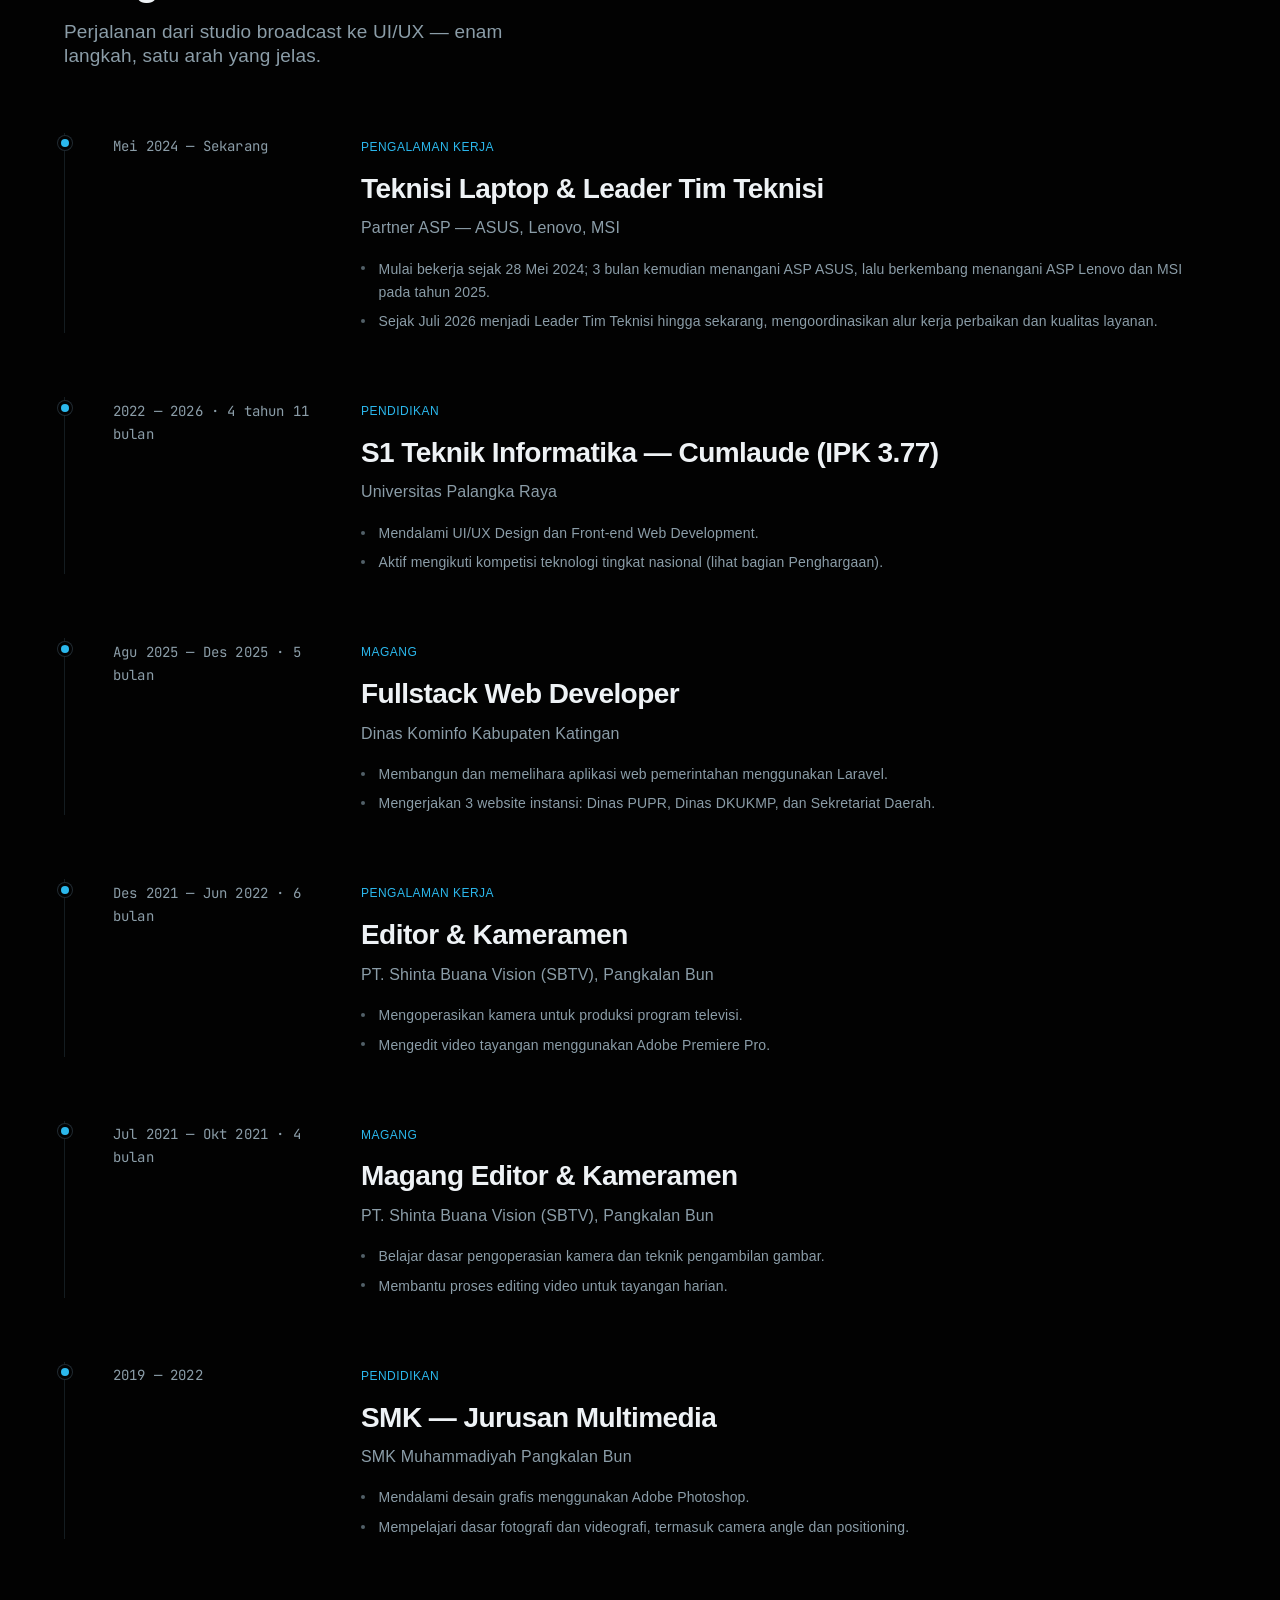
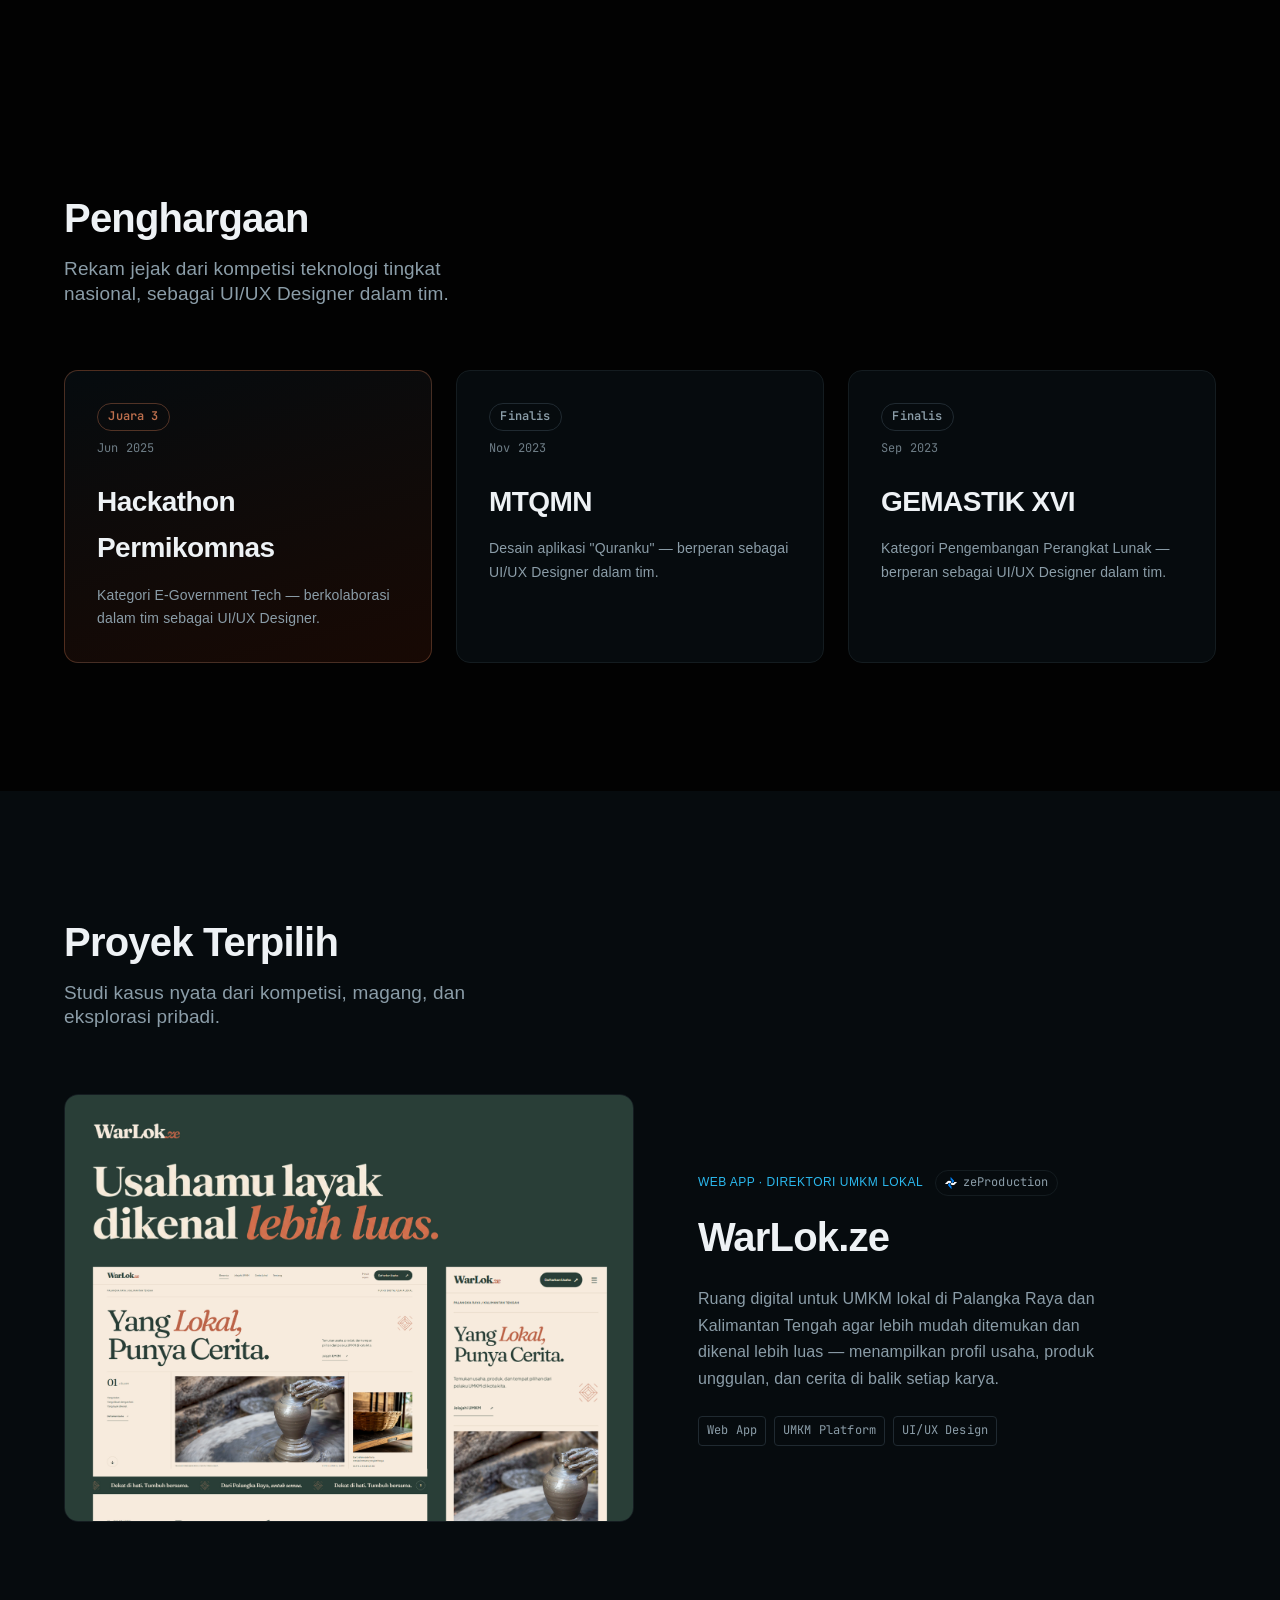
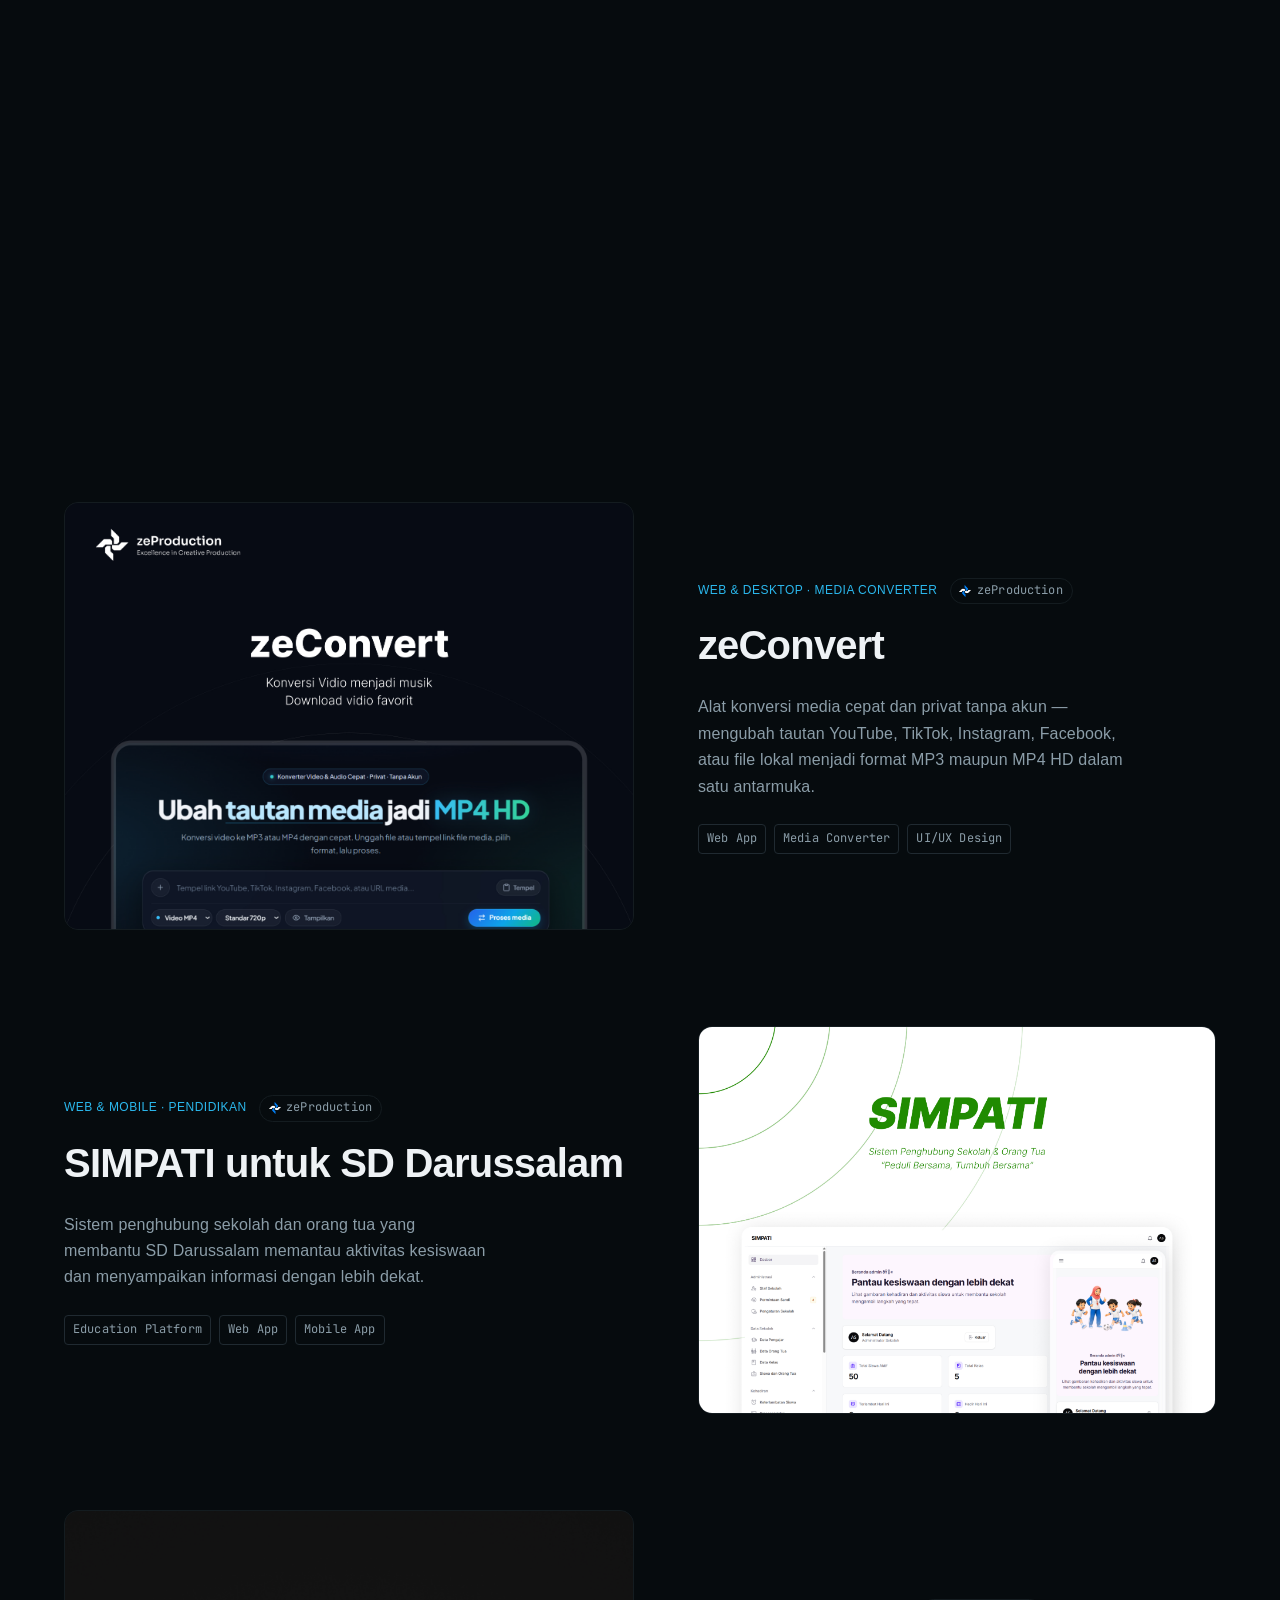
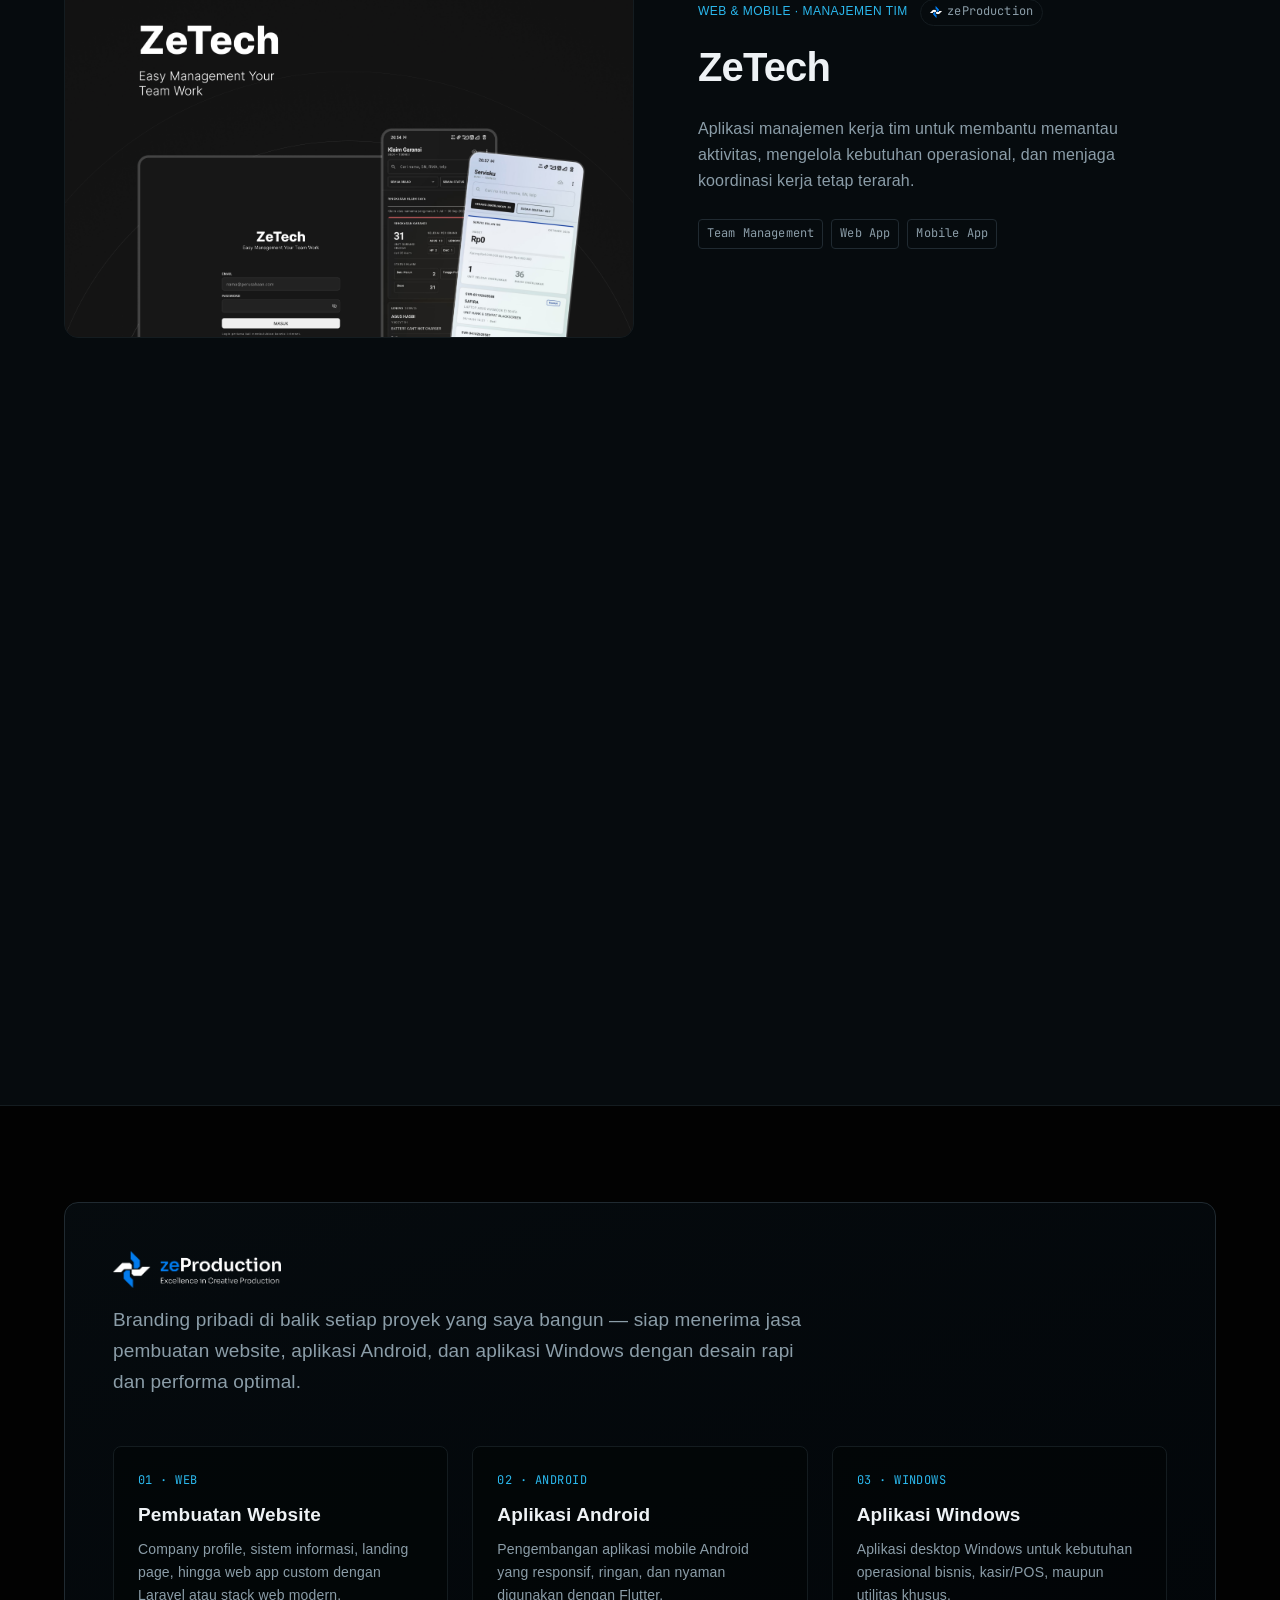
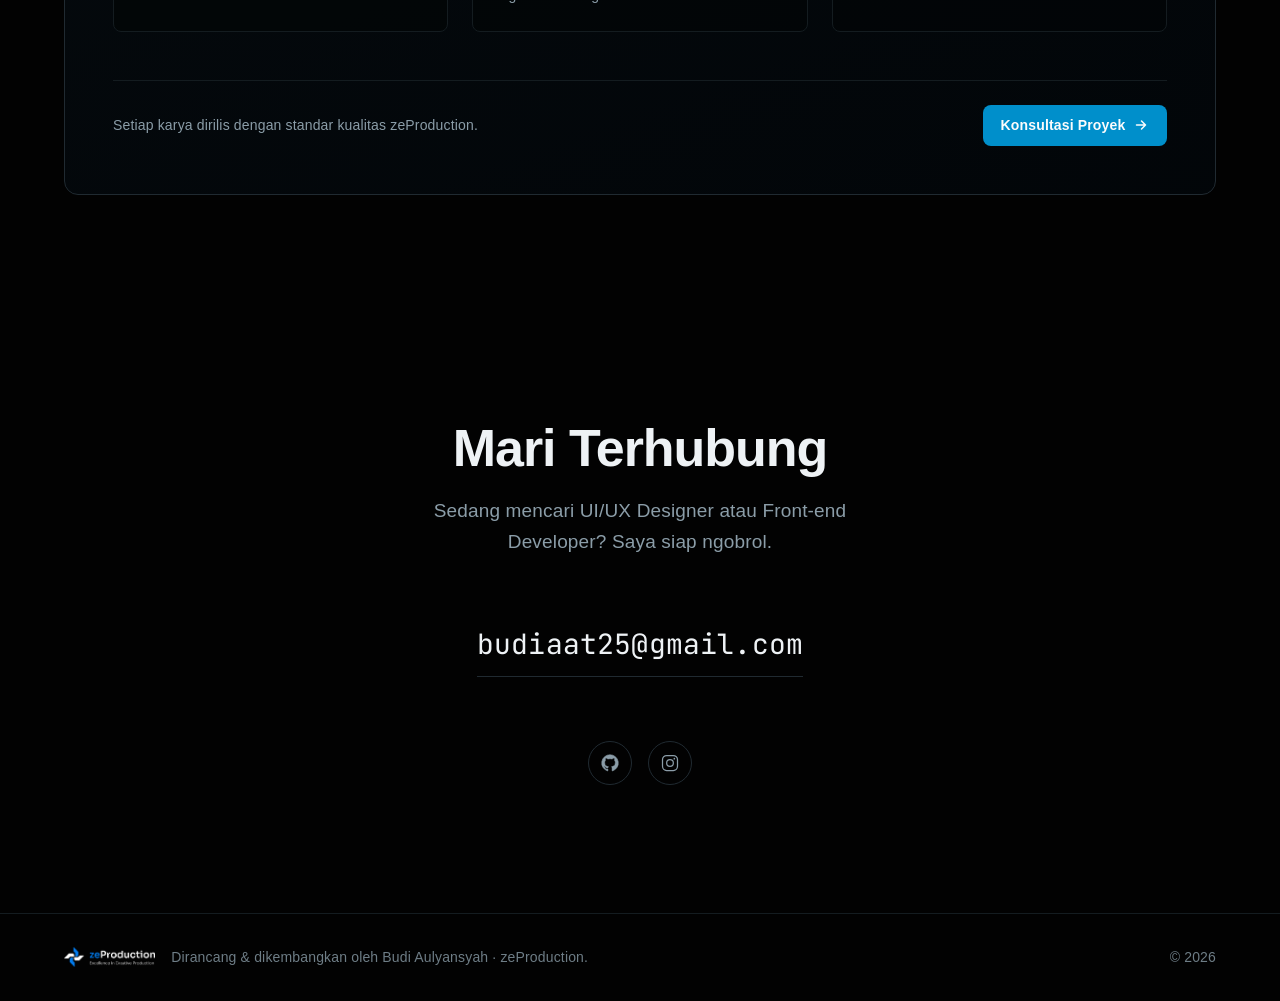
==== commit 41d986eb: "Update graduation status (Cumlaude 3.77) and ASP Technician Team Leader experience" ====
--- a/index.html
+++ b/index.html
@@ -133,7 +133,7 @@
         </div>
         <div class="about__fact">
           <dt data-i18n="about.facts.education">Pendidikan</dt>
-          <dd data-i18n="about.facts.educationValue">Universitas Palangka Raya</dd>
+          <dd data-i18n="about.facts.educationValue">Universitas Palangka Raya · Cumlaude (IPK 3.77)</dd>
         </div>
         <div class="about__fact">
           <dt data-i18n="about.facts.focus">Fokus</dt>
@@ -223,17 +223,32 @@
     <div class="section-inner">
       <div class="section-head">
         <h2 class="section-heading" data-reveal data-i18n="experience.heading">Pengalaman &amp; Pendidikan</h2>
-        <p class="section-lead" data-reveal data-i18n="experience.lead">Perjalanan singkat — dari ruang kelas ke studio kerja sungguhan.</p>
+        <p class="section-lead" data-reveal data-i18n="experience.lead">Perjalanan dari studio broadcast ke UI/UX — enam langkah, satu arah yang jelas.</p>
       </div>
 
       <ol class="timeline">
         <li class="timeline__item" data-reveal>
           <div class="timeline__date">
-            <span data-i18n="experience.item1.date">2022 — Sekarang</span>
+            <span data-i18n="experience.item0.date">Mei 2024 — Sekarang</span>
+          </div>
+          <div class="timeline__content">
+            <span class="timeline__type" data-i18n="experience.type.work">Pengalaman Kerja</span>
+            <h3 data-i18n="experience.item0.role">Teknisi Laptop &amp; Leader Tim Teknisi</h3>
+            <p class="timeline__org" data-i18n="experience.item0.org">Partner ASP — ASUS, Lenovo, MSI</p>
+            <ul>
+              <li data-i18n="experience.item0.point1">Mulai bekerja sejak 28 Mei 2024; 3 bulan kemudian menangani ASP ASUS, lalu berkembang menangani ASP Lenovo dan MSI pada tahun 2025.</li>
+              <li data-i18n="experience.item0.point2">Sejak Juli 2026 menjadi Leader Tim Teknisi hingga sekarang, mengoordinasikan alur kerja perbaikan dan kualitas layanan.</li>
+            </ul>
+          </div>
+        </li>
+
+        <li class="timeline__item" data-reveal>
+          <div class="timeline__date">
+            <span data-i18n="experience.item1.date">2022 — 2026 · 4 tahun 11 bulan</span>
           </div>
           <div class="timeline__content">
             <span class="timeline__type" data-i18n="experience.type.education">Pendidikan</span>
-            <h3 data-i18n="experience.item1.role">S1 Teknik Informatika</h3>
+            <h3 data-i18n="experience.item1.role">S1 Teknik Informatika — Cumlaude (IPK 3.77)</h3>
             <p class="timeline__org" data-i18n="experience.item1.org">Universitas Palangka Raya</p>
             <ul>
               <li data-i18n="experience.item1.point1">Mendalami UI/UX Design dan Front-end Web Development.</li>
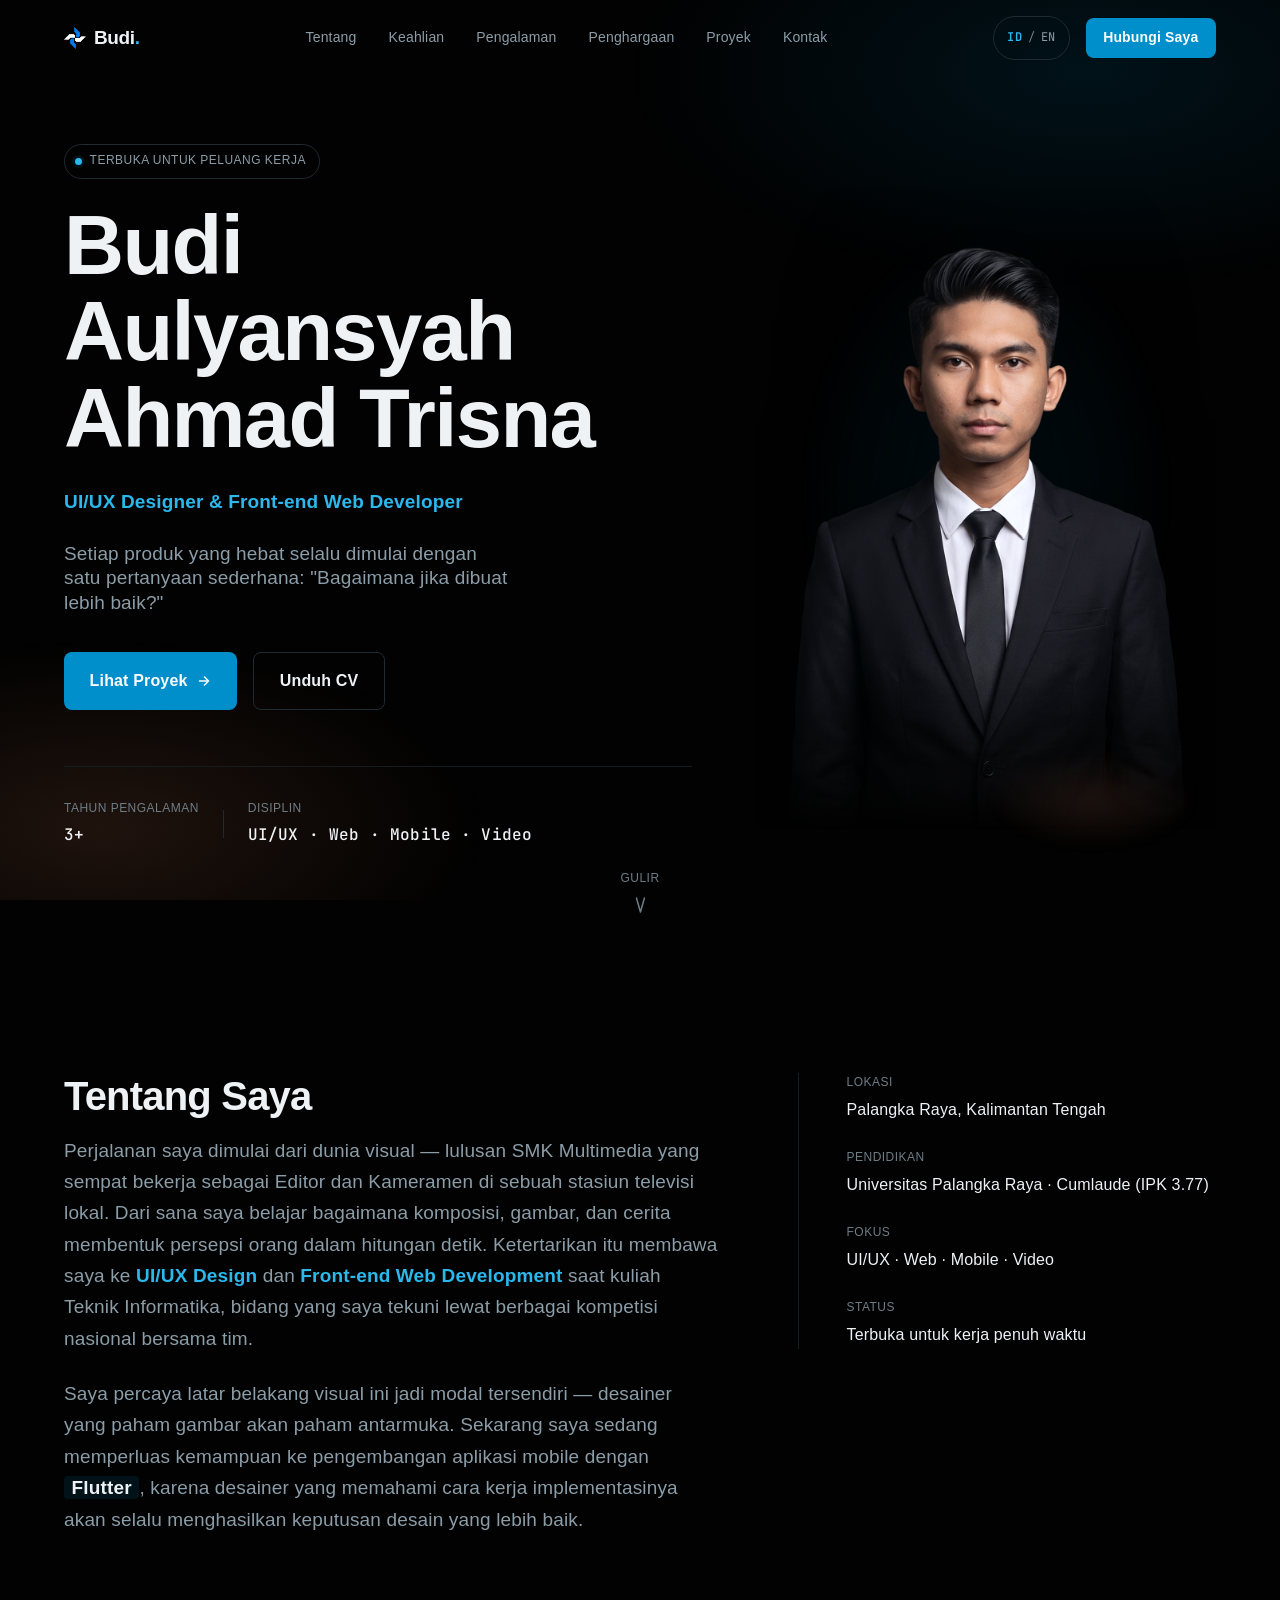
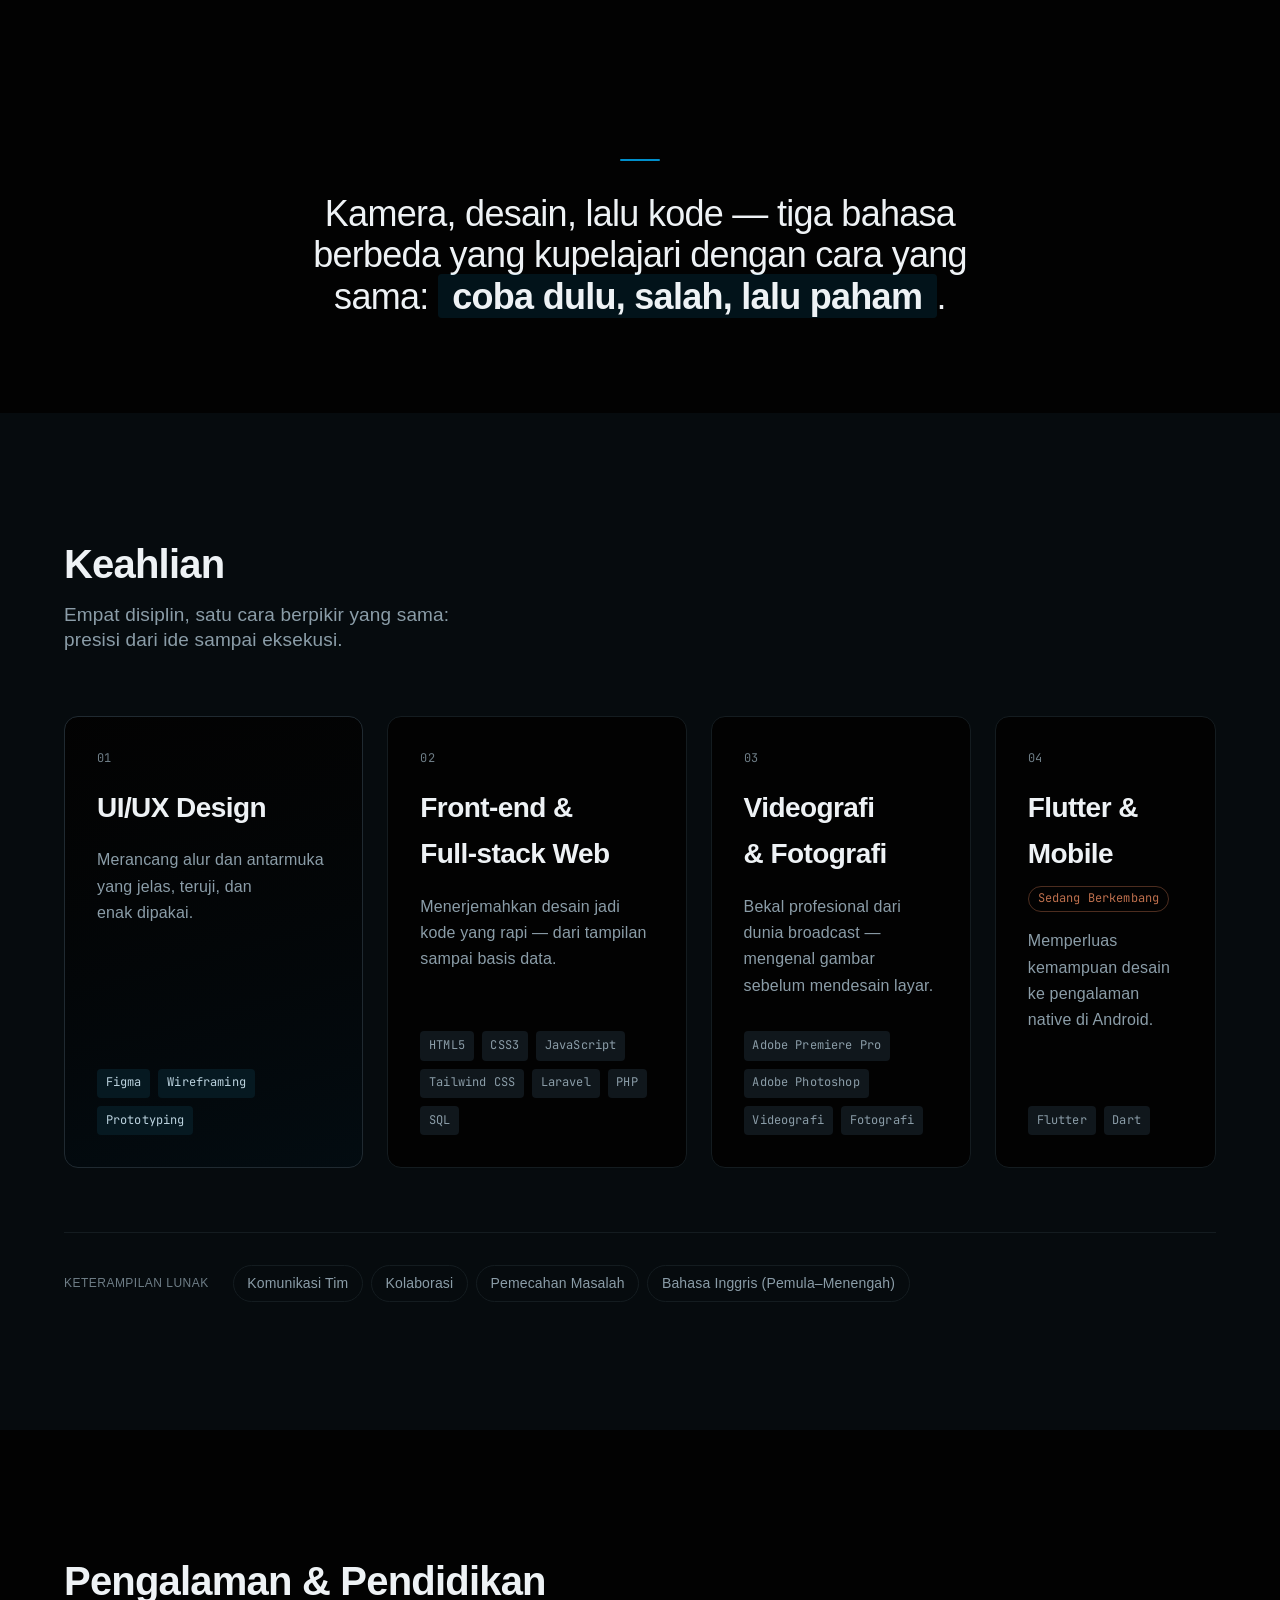
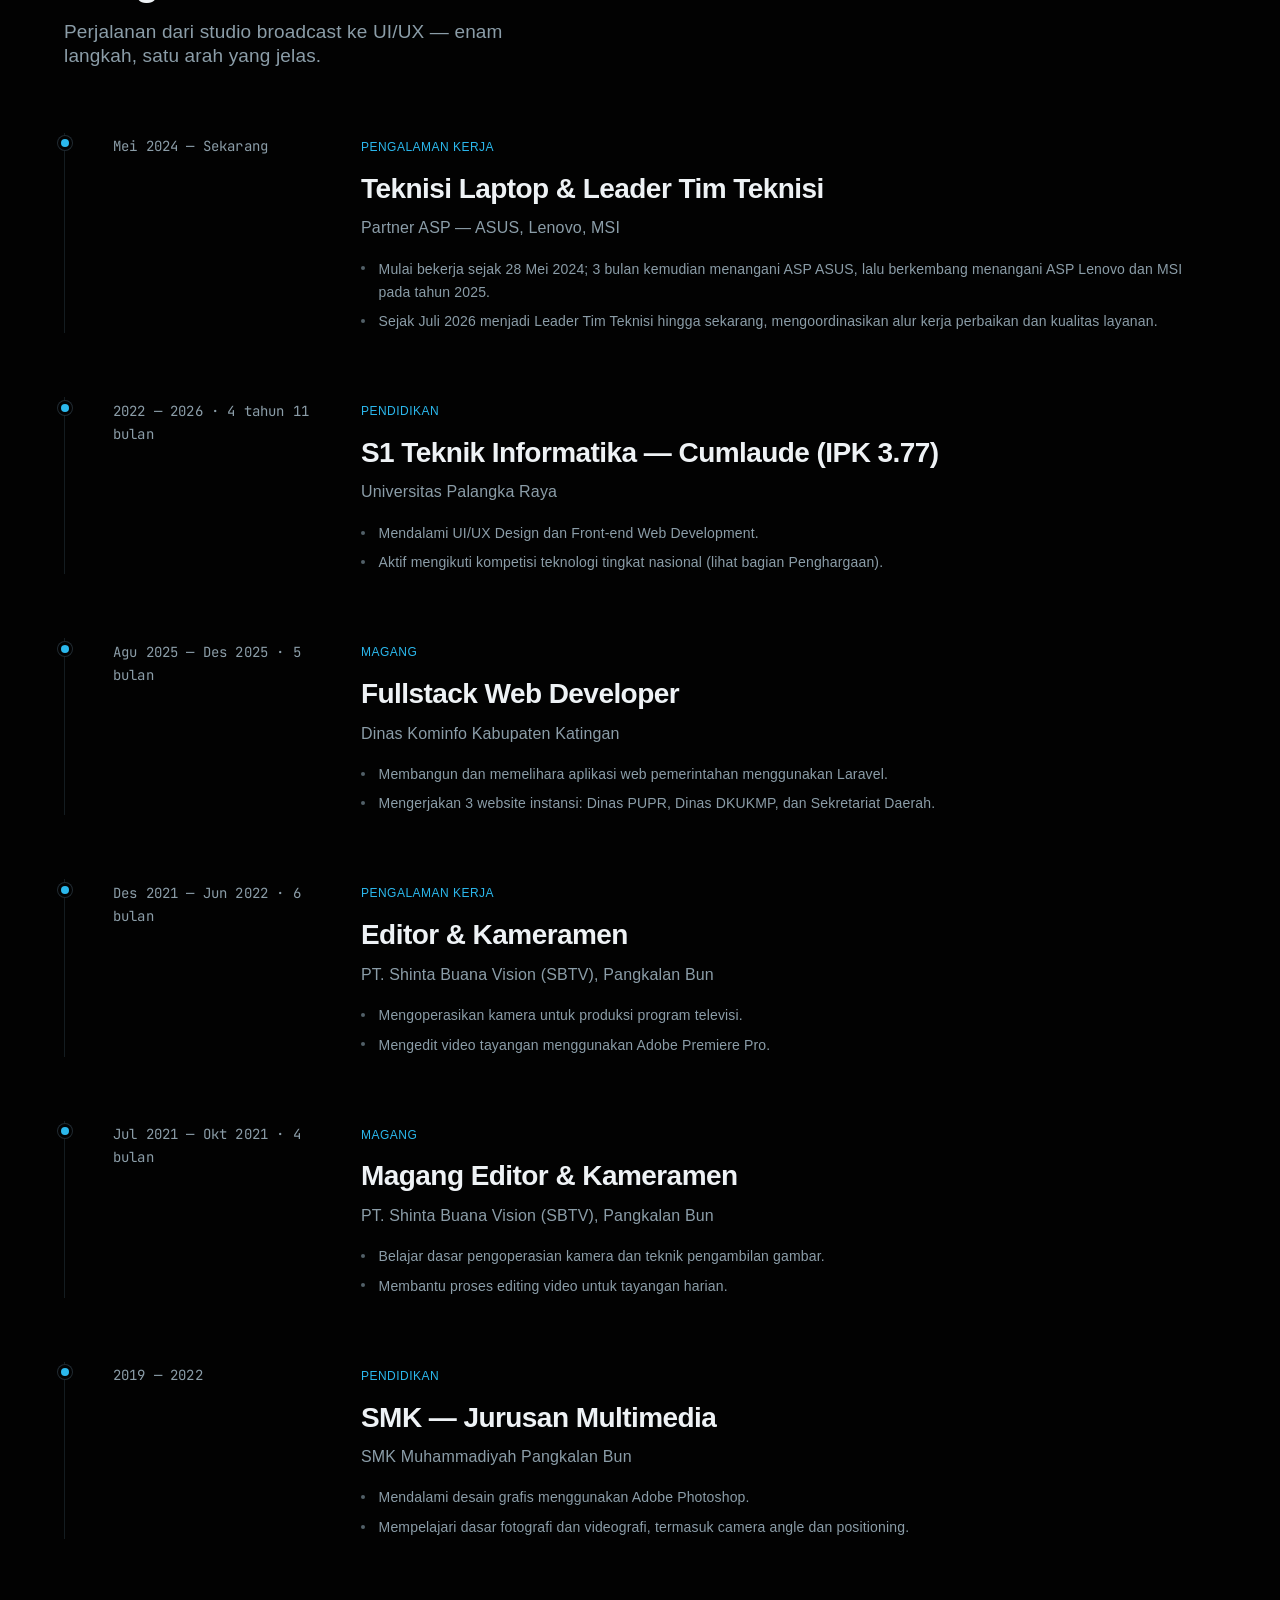
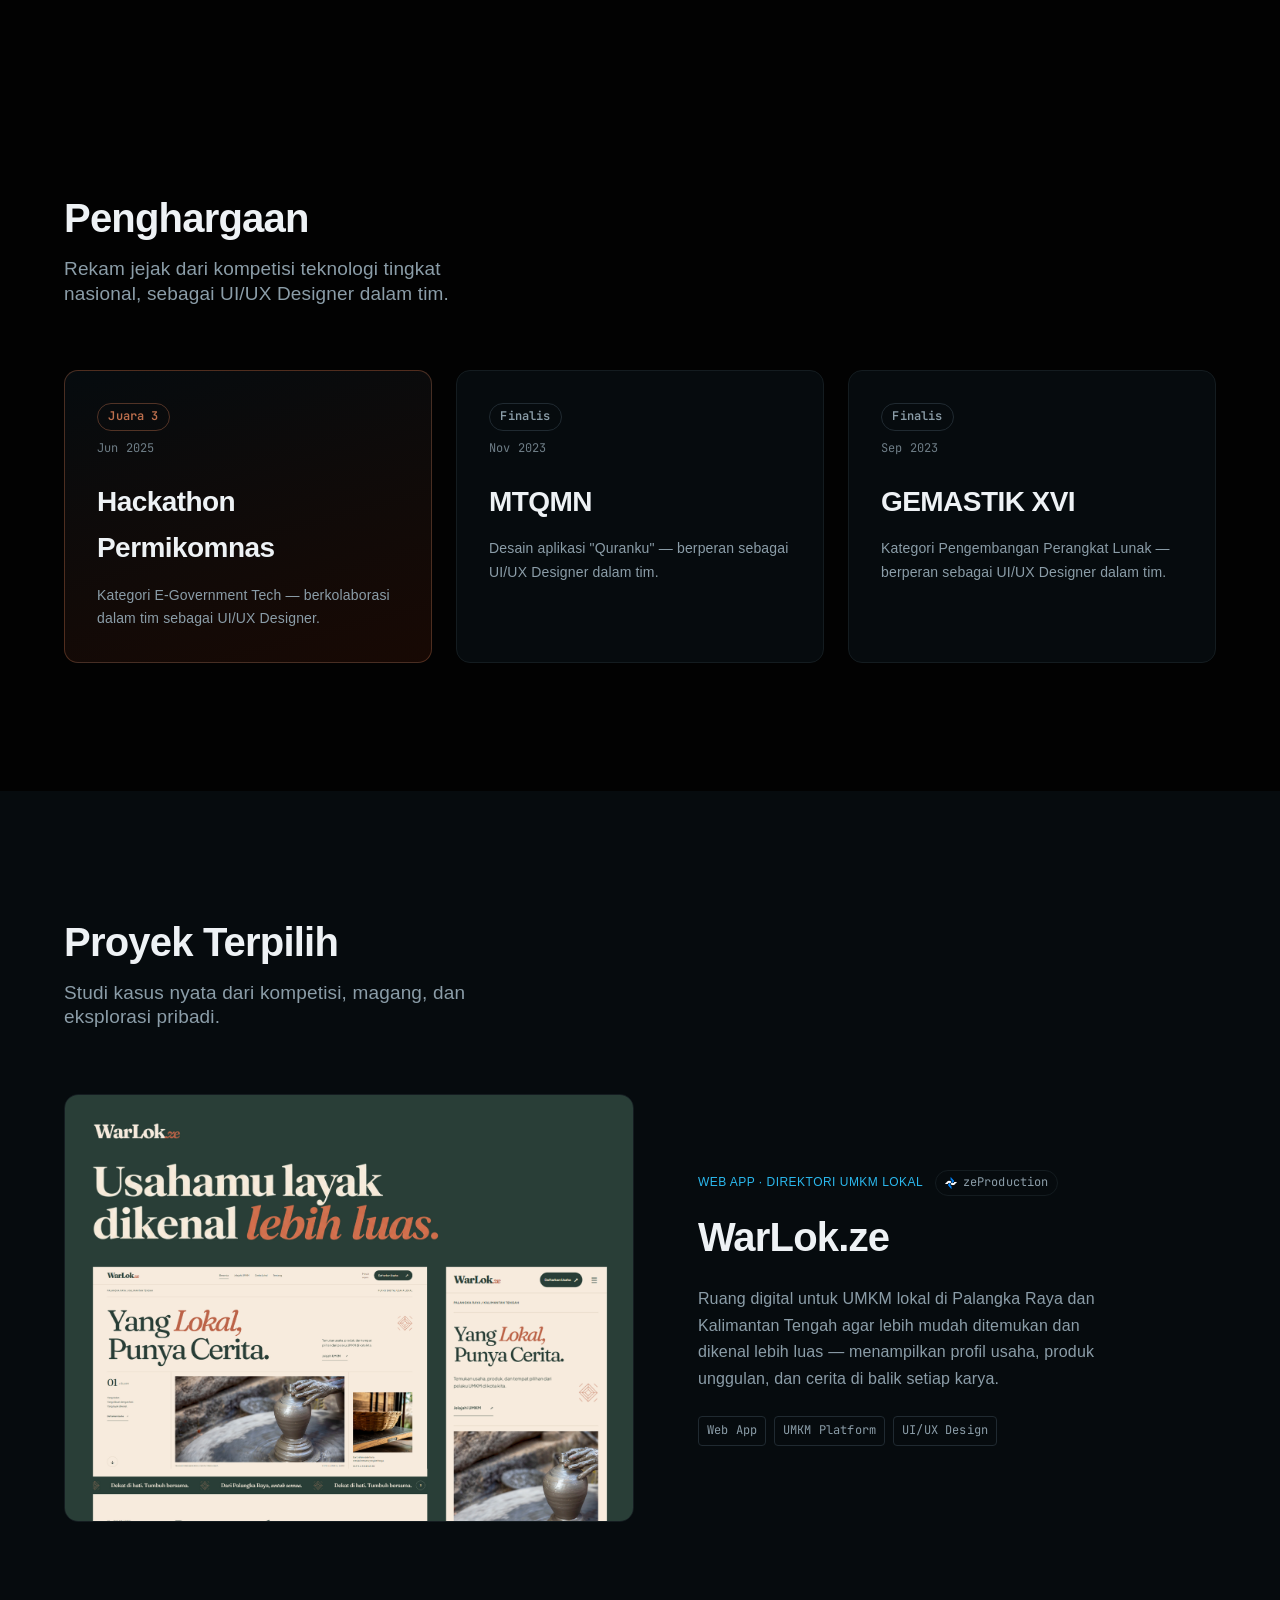
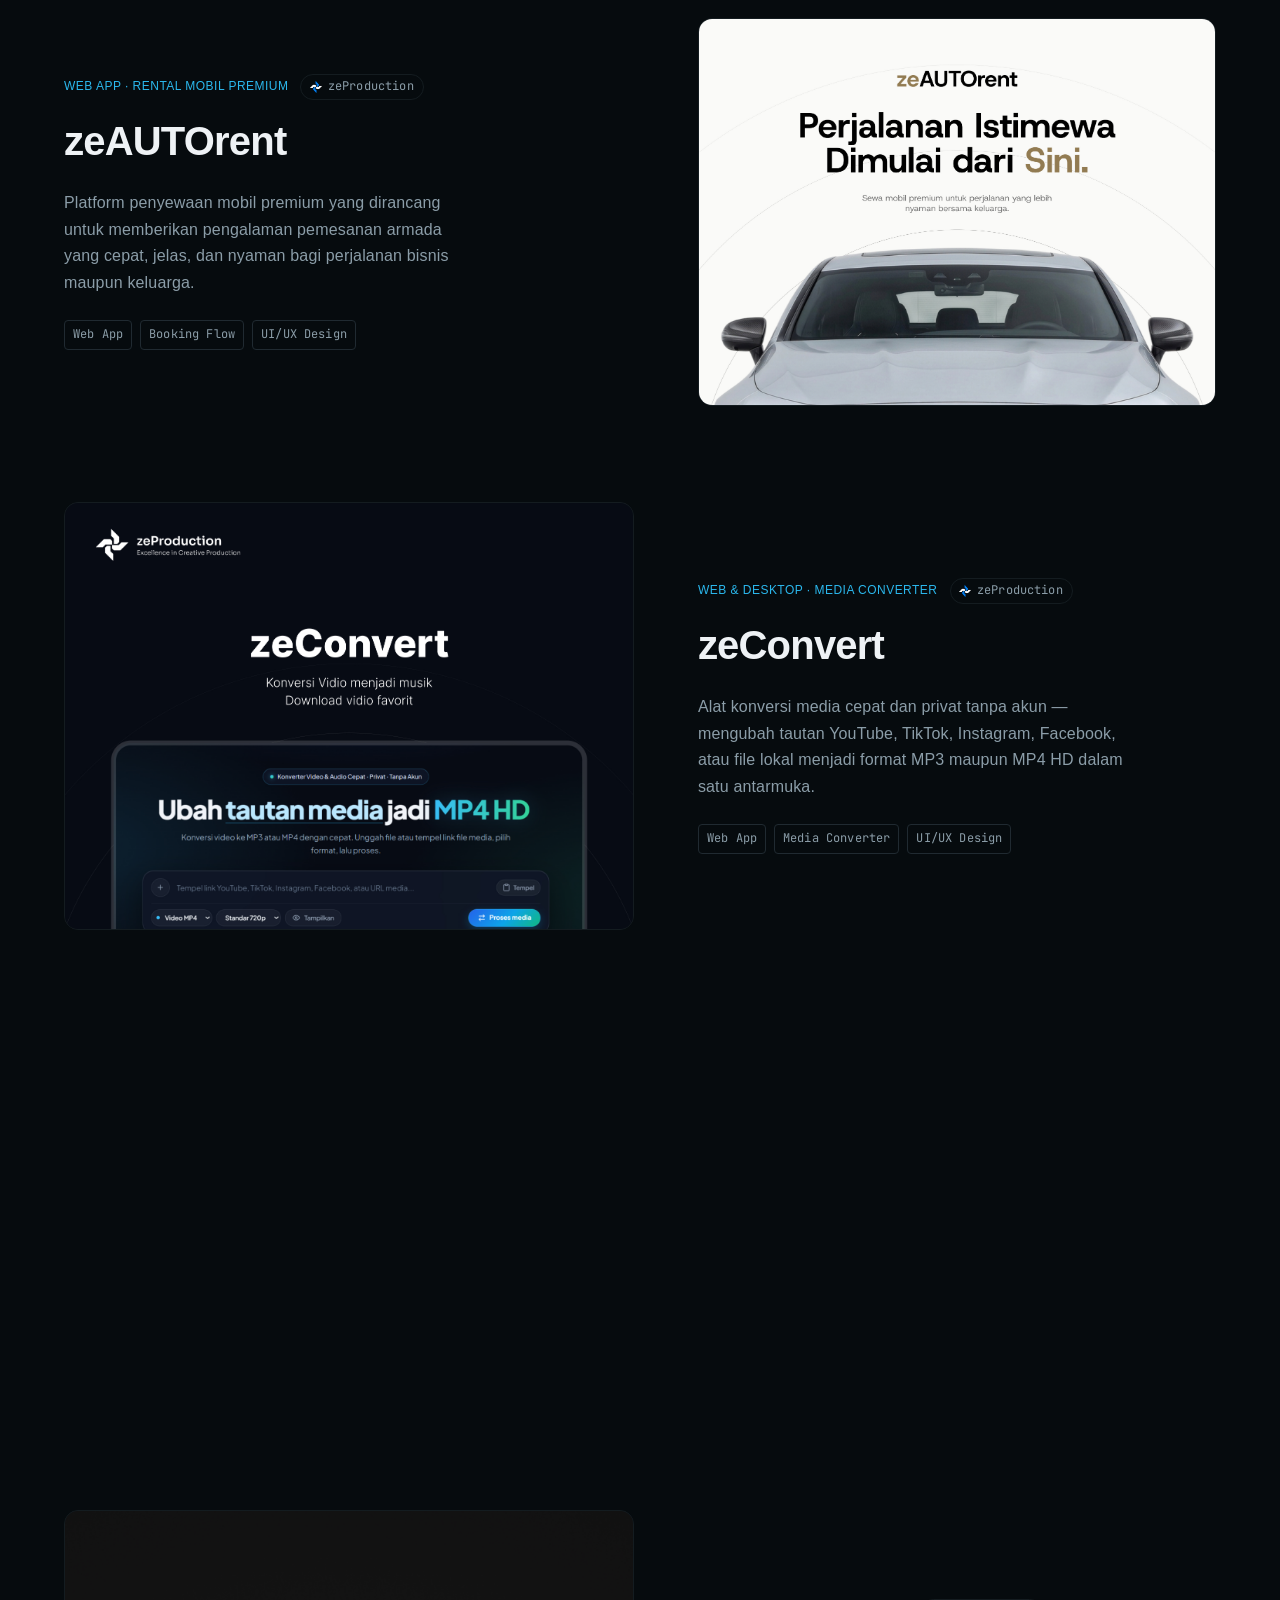
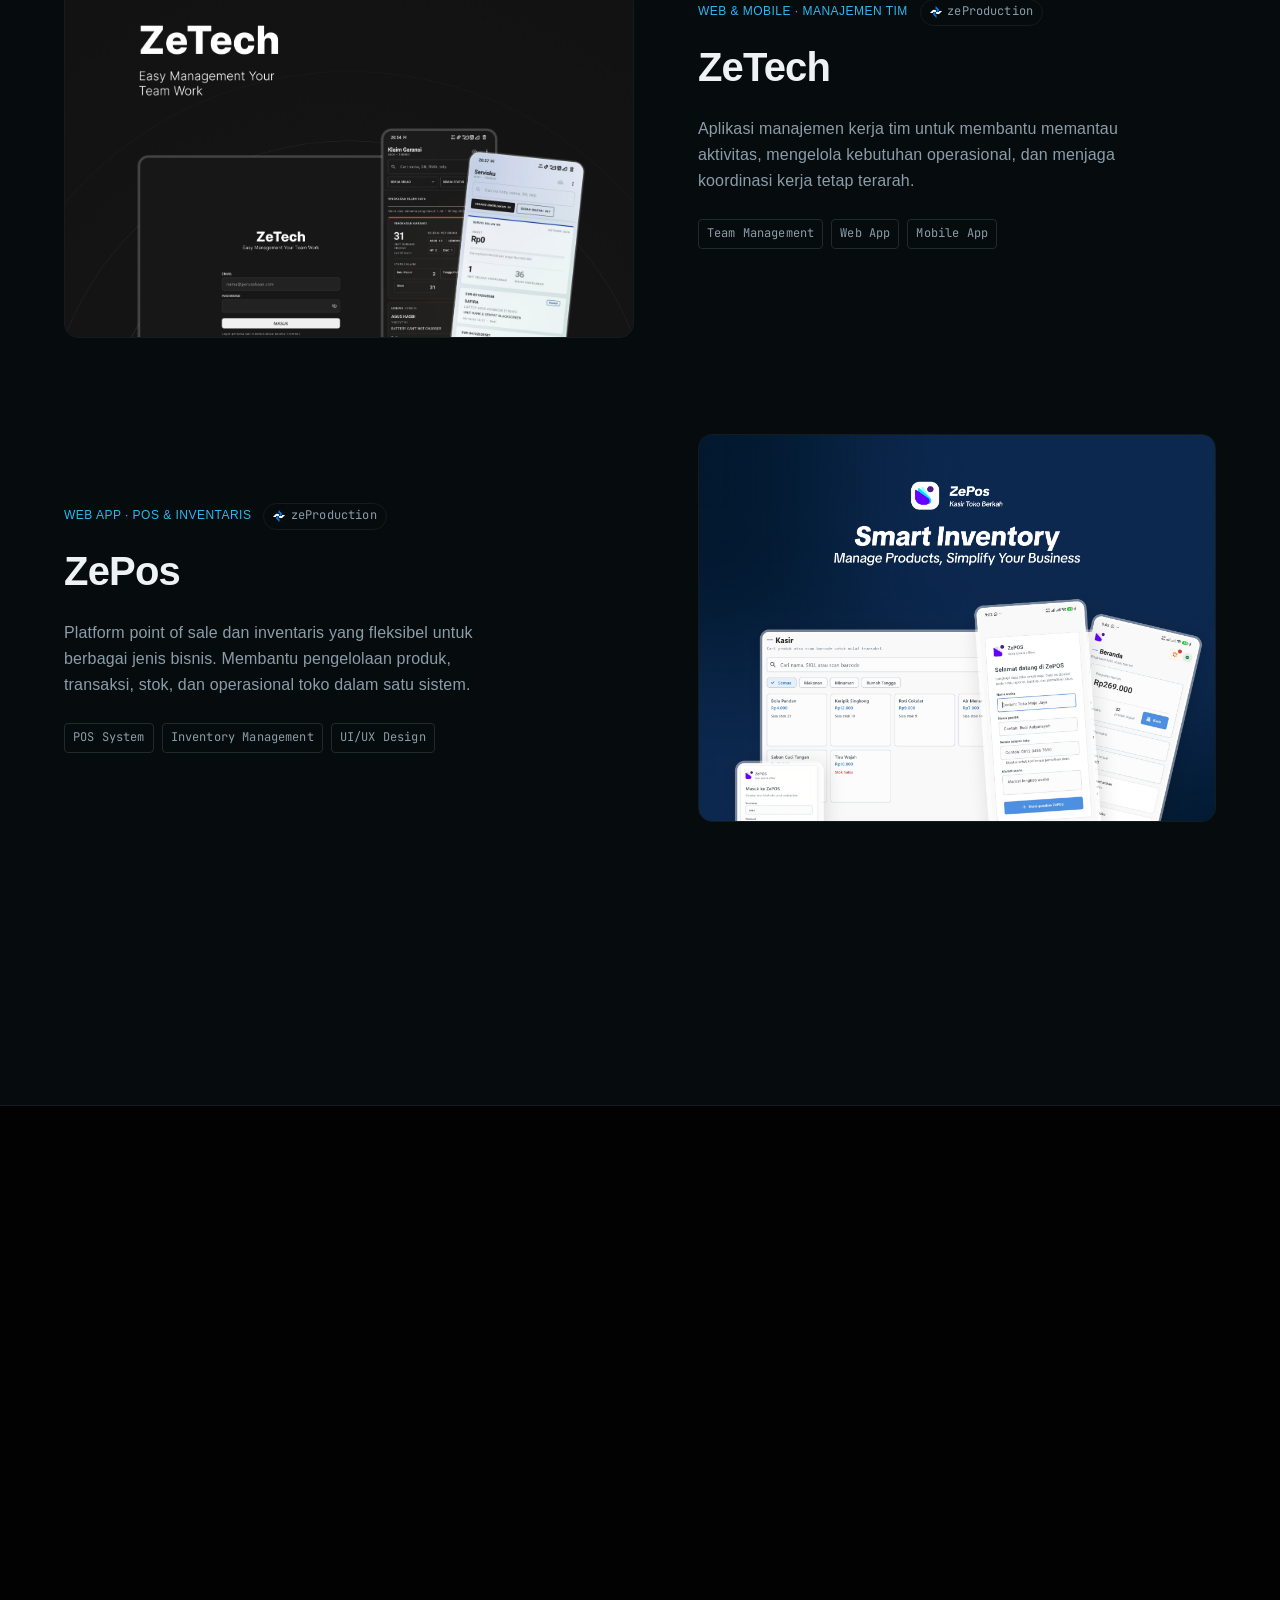
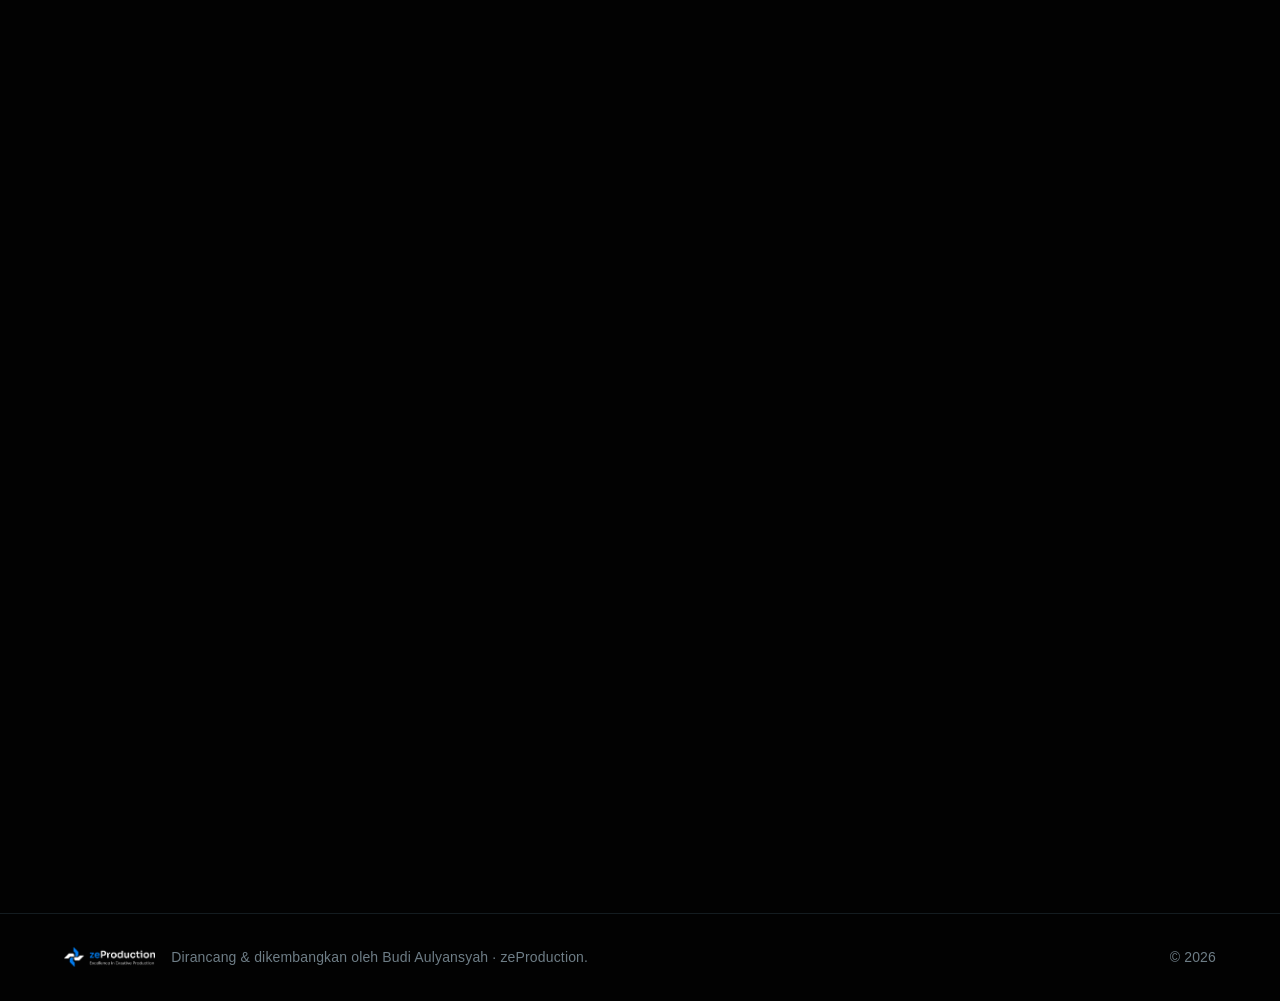
==== commit 49894509: "Add Google Search Console verification meta tag" ====
--- a/index.html
+++ b/index.html
@@ -5,6 +5,7 @@
 <meta name="viewport" content="width=device-width, initial-scale=1, viewport-fit=cover">
 <title>Budi Aulyansyah Ahmad Trisna — UI/UX Designer &amp; Front-end Developer</title>
 <meta name="description" content="Portfolio Budi Aulyansyah Ahmad Trisna — UI/UX Designer, Front-end &amp; Full-stack Web Developer, dengan latar belakang Videografi dan Fotografi profesional.">
+<meta name="google-site-verification" content="nb7ZmJl33dwofvarPyLa0MoNhEfPID5e2jqu7Wmb7dg">
 
 <link rel="preconnect" href="https://api.fontshare.com" crossorigin>
 <link rel="preconnect" href="https://fonts.googleapis.com">
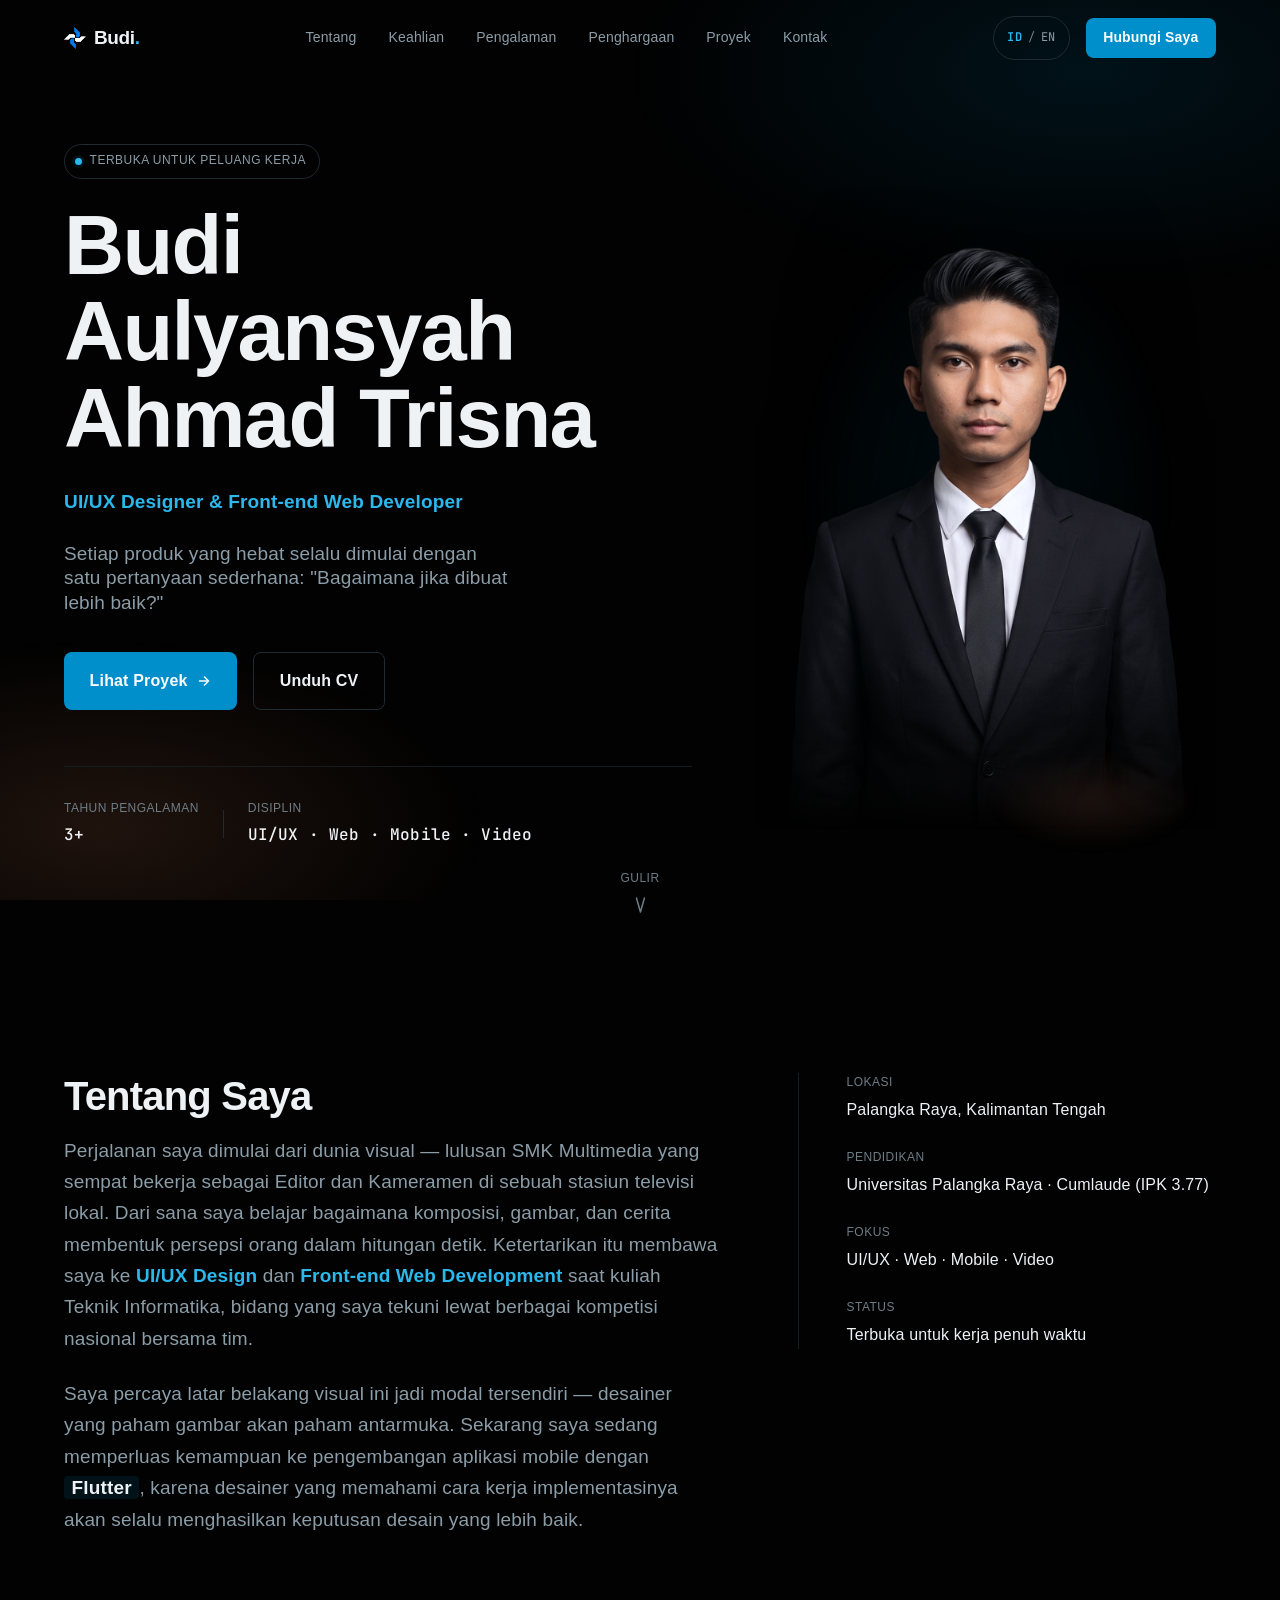
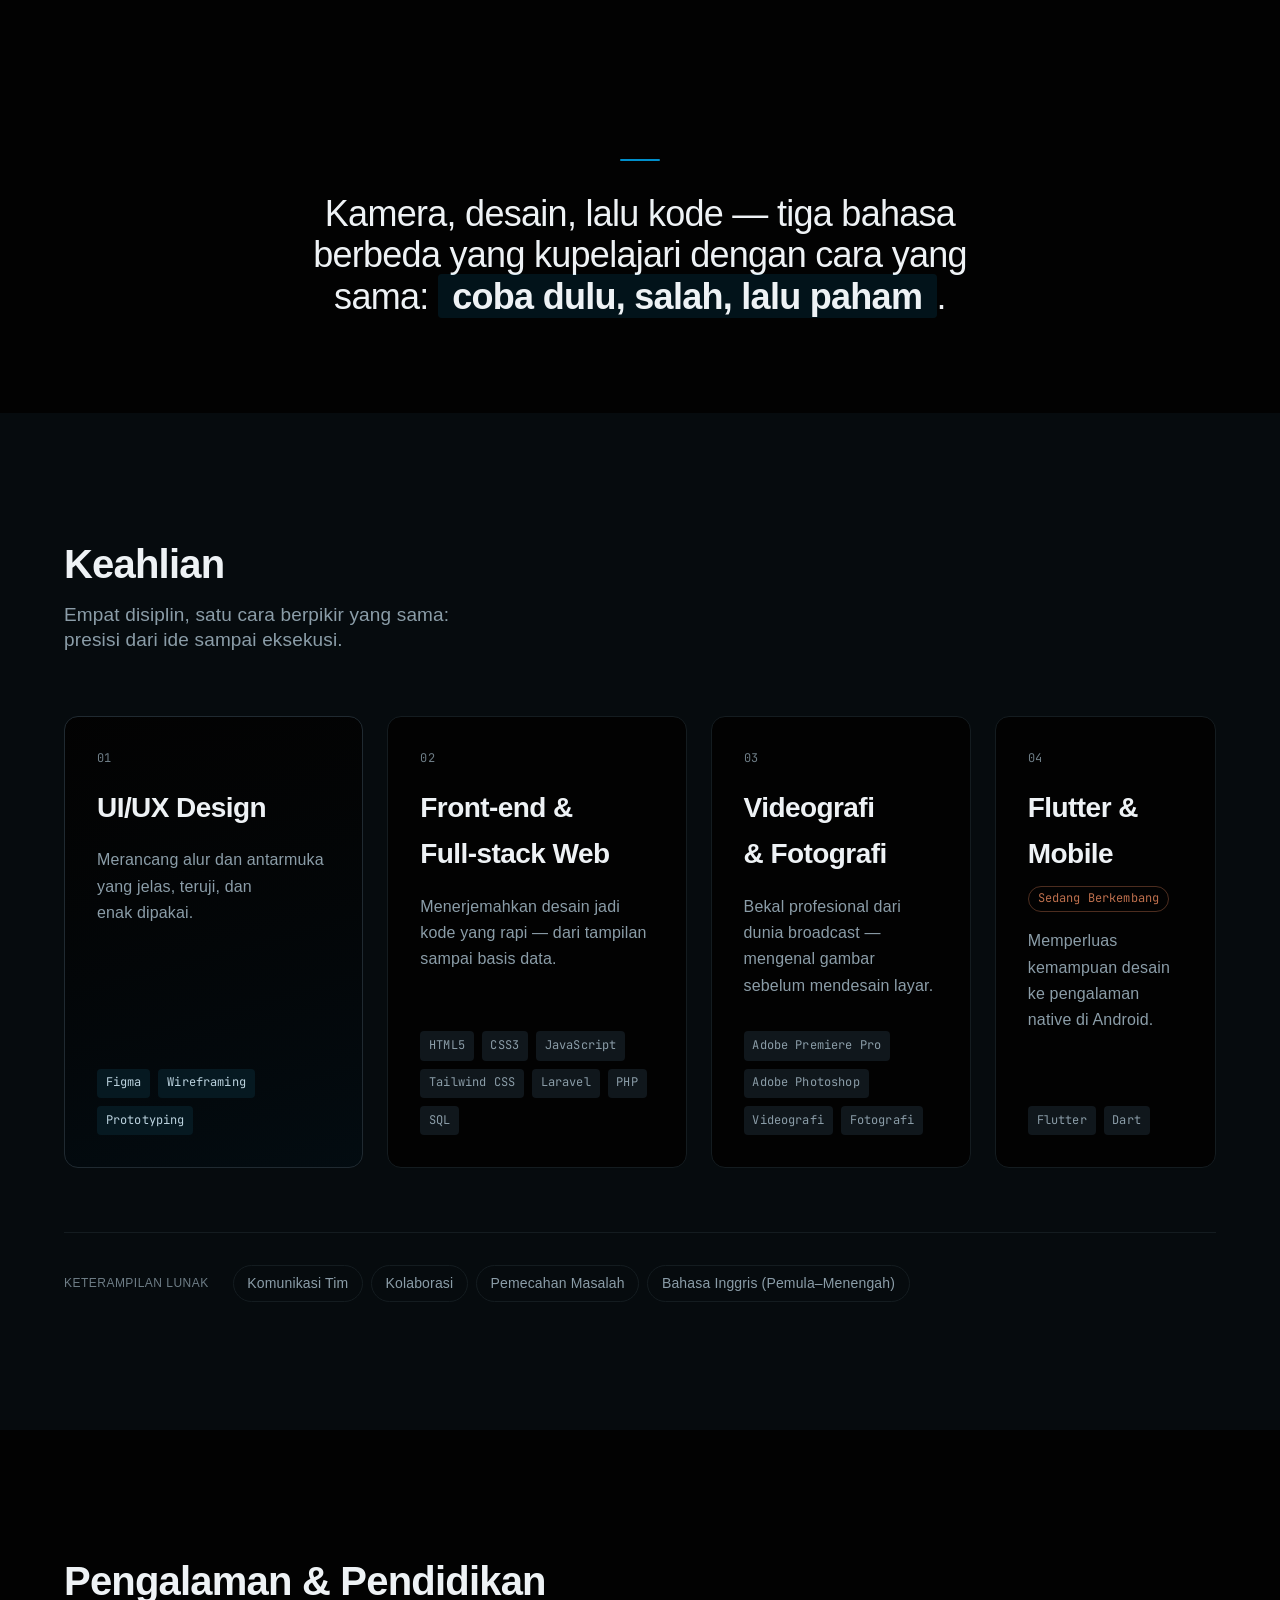
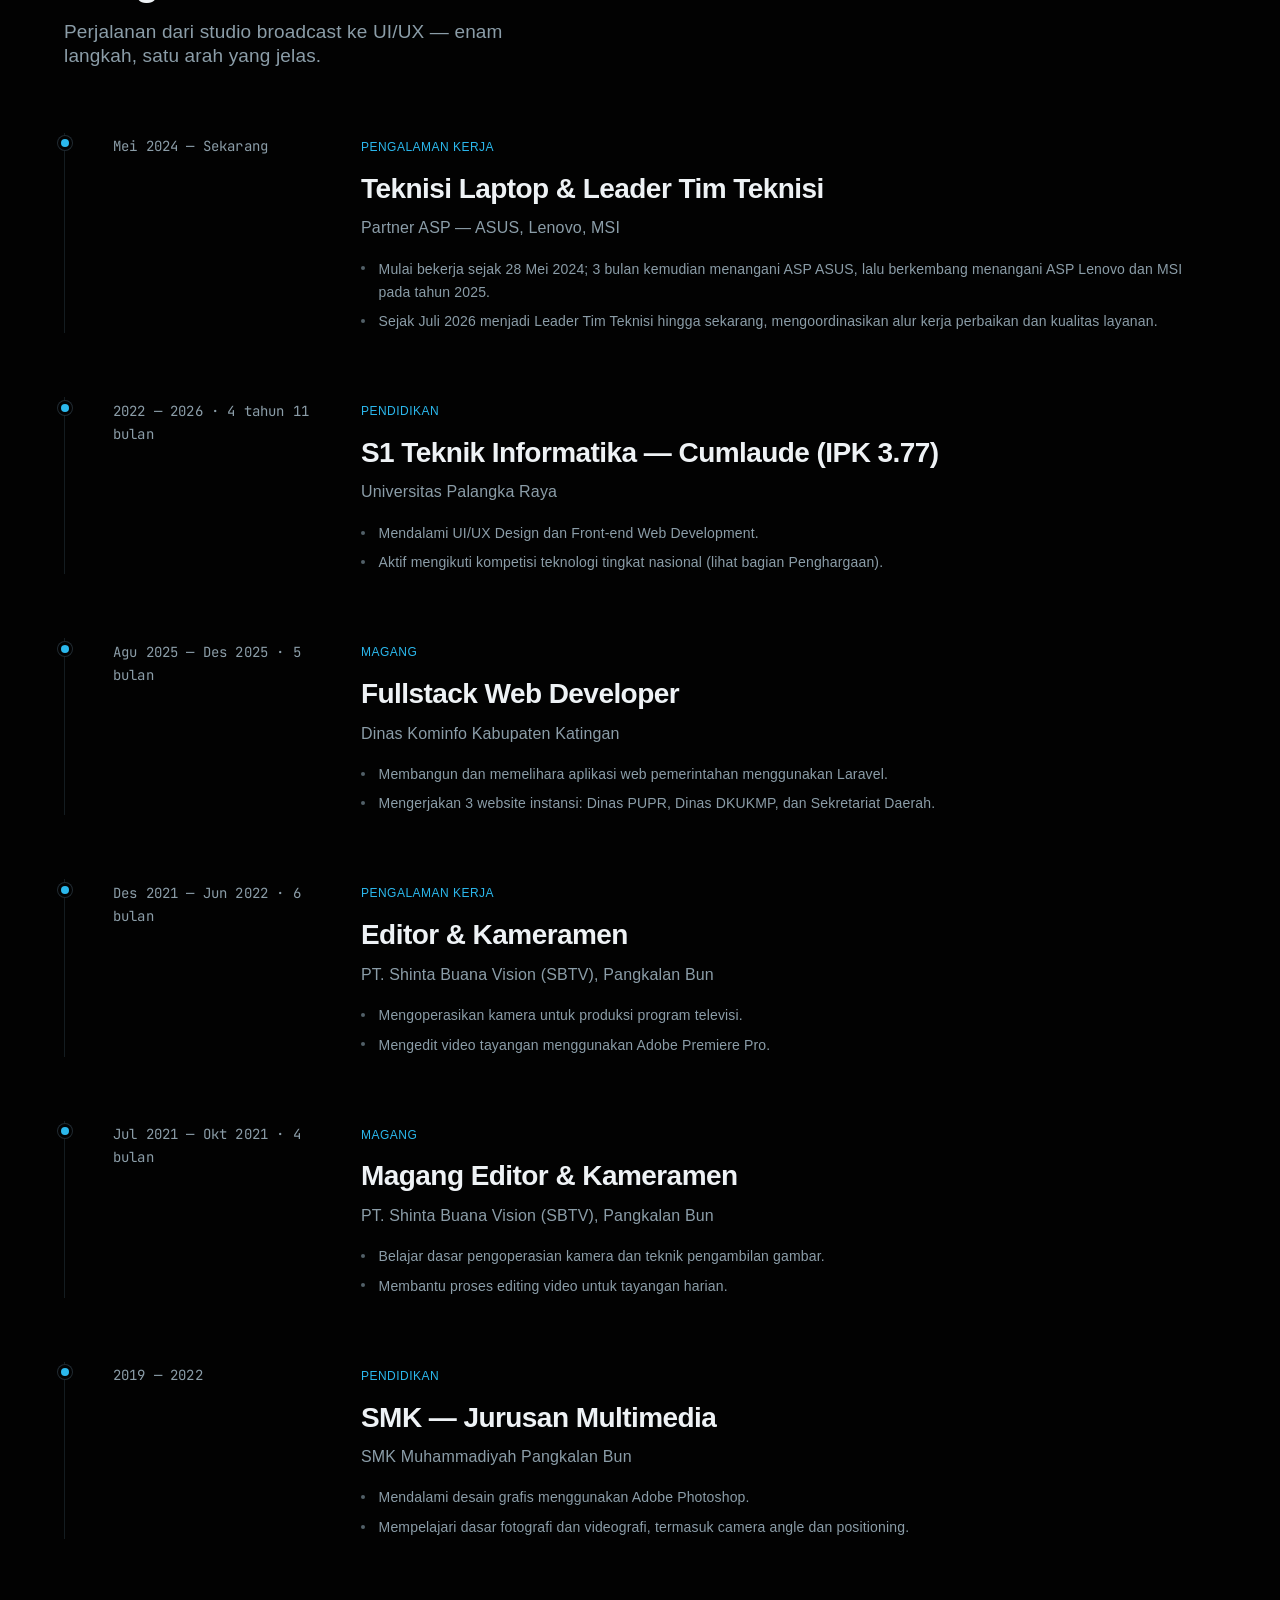
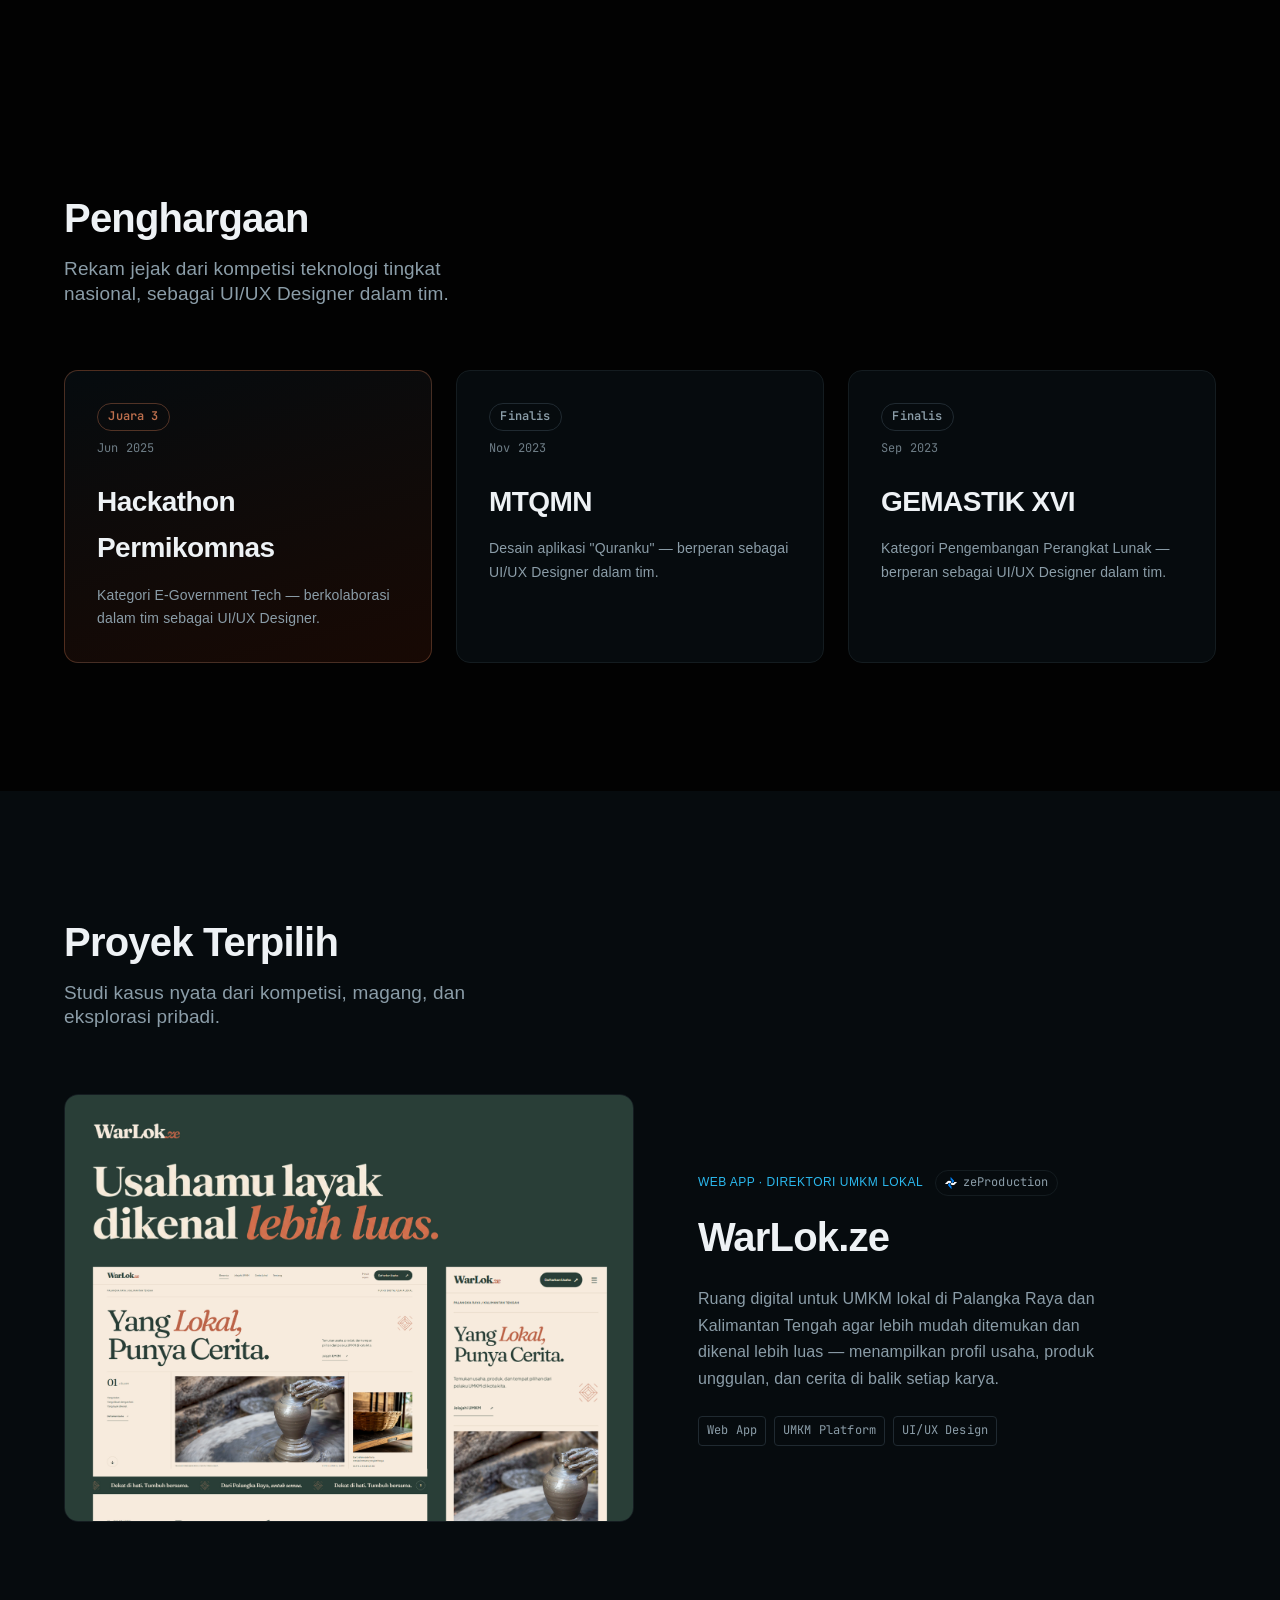
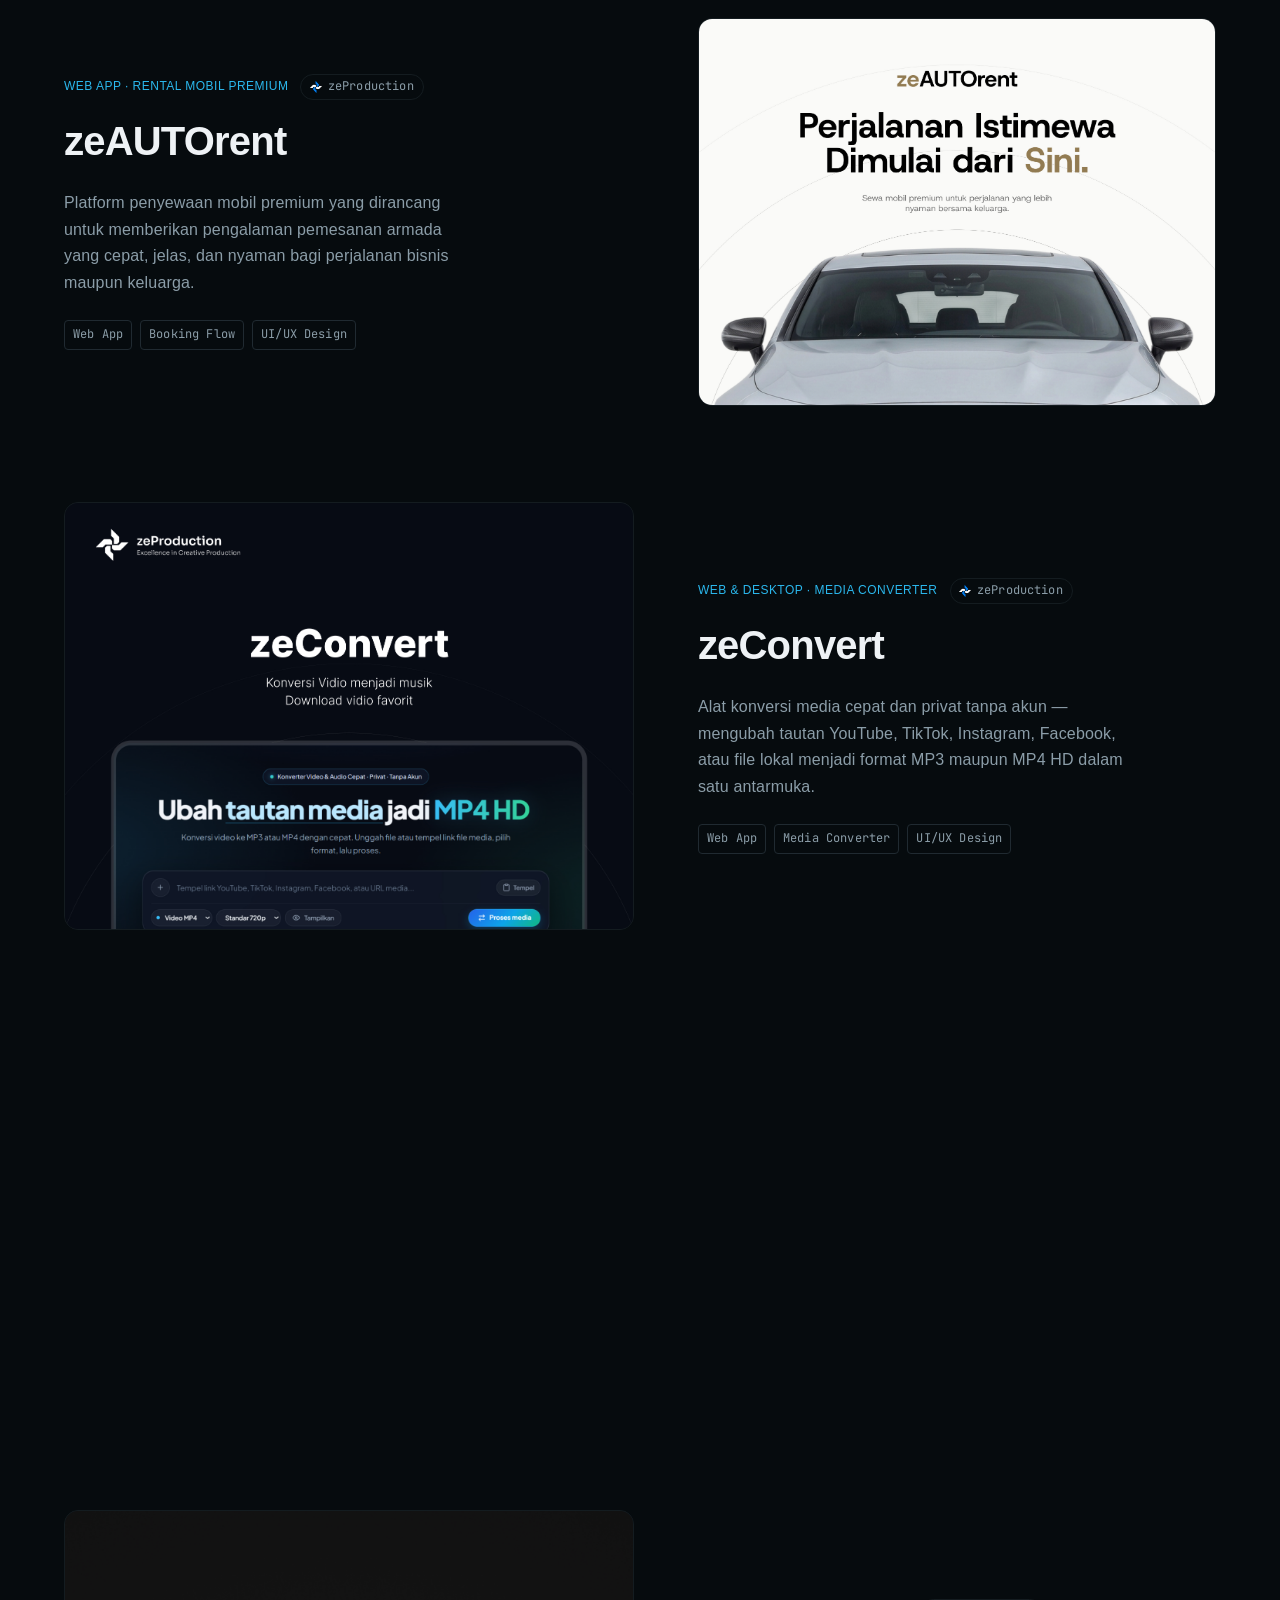
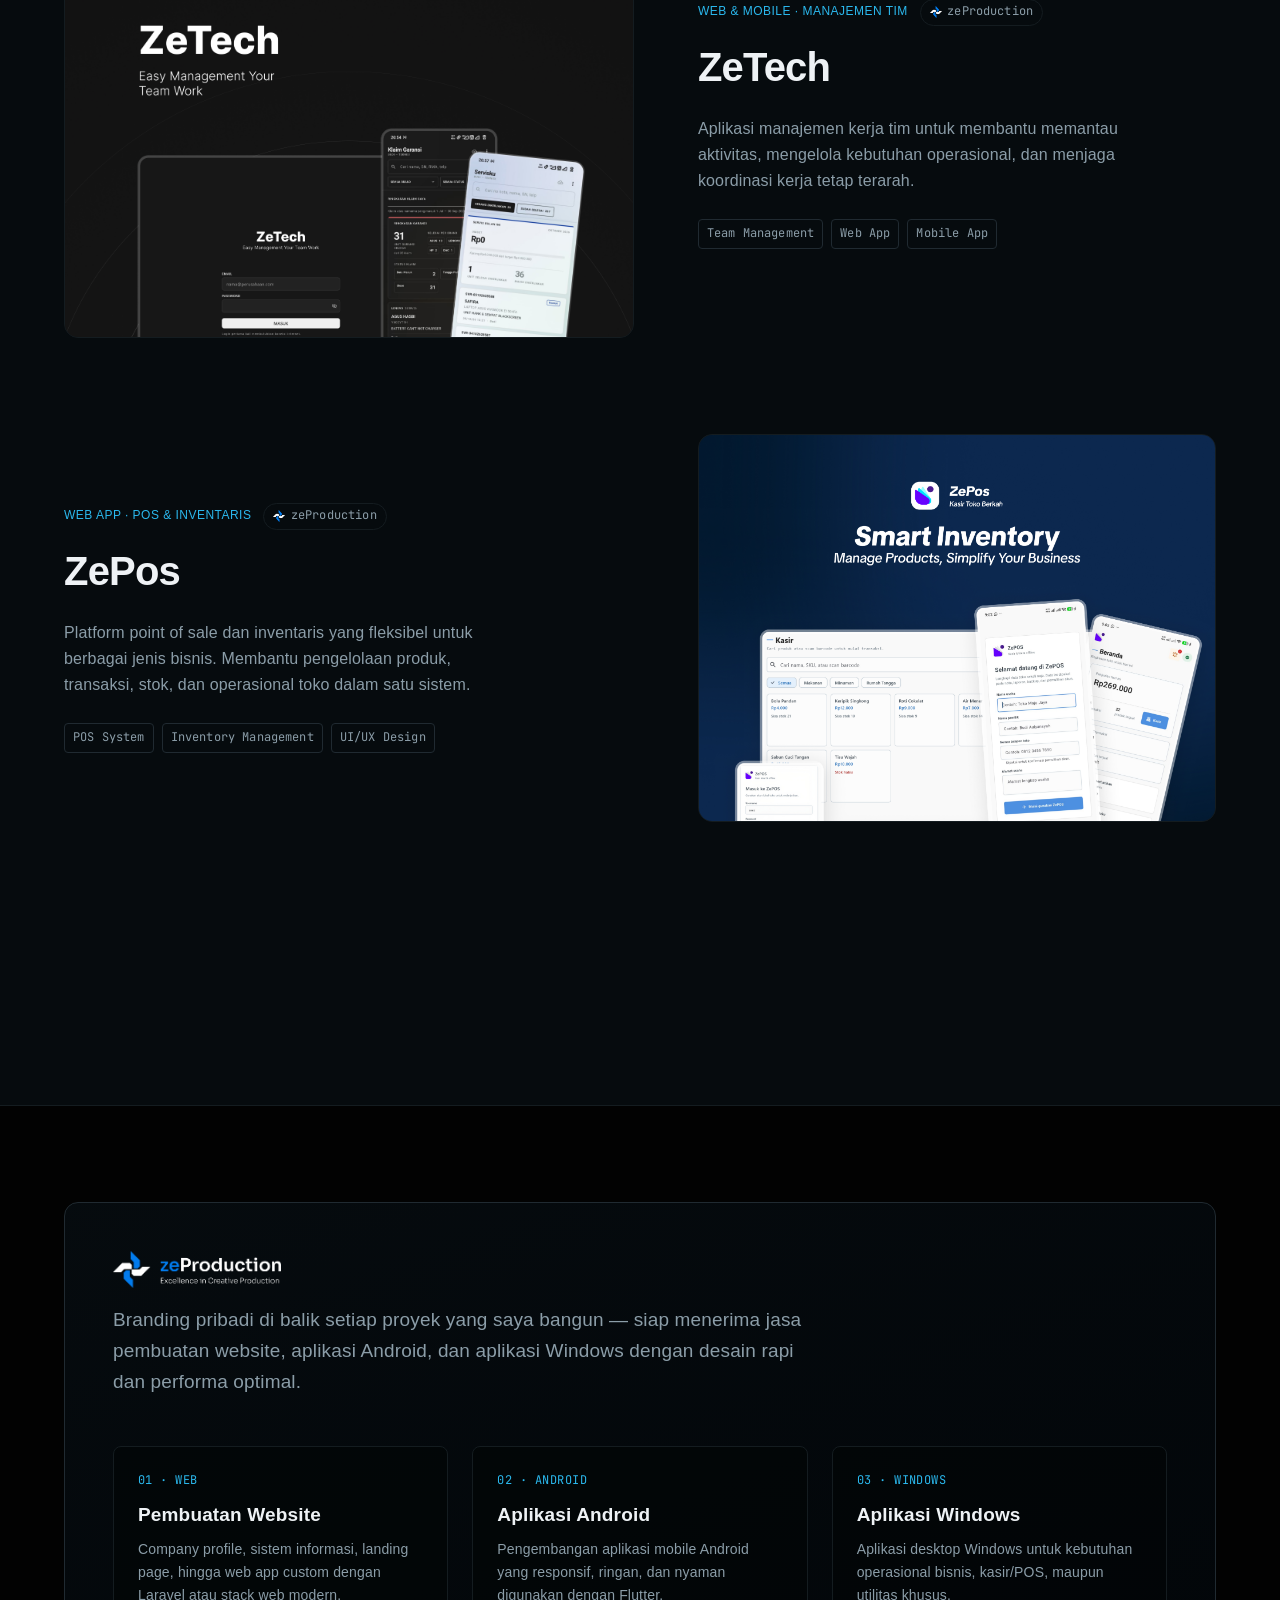
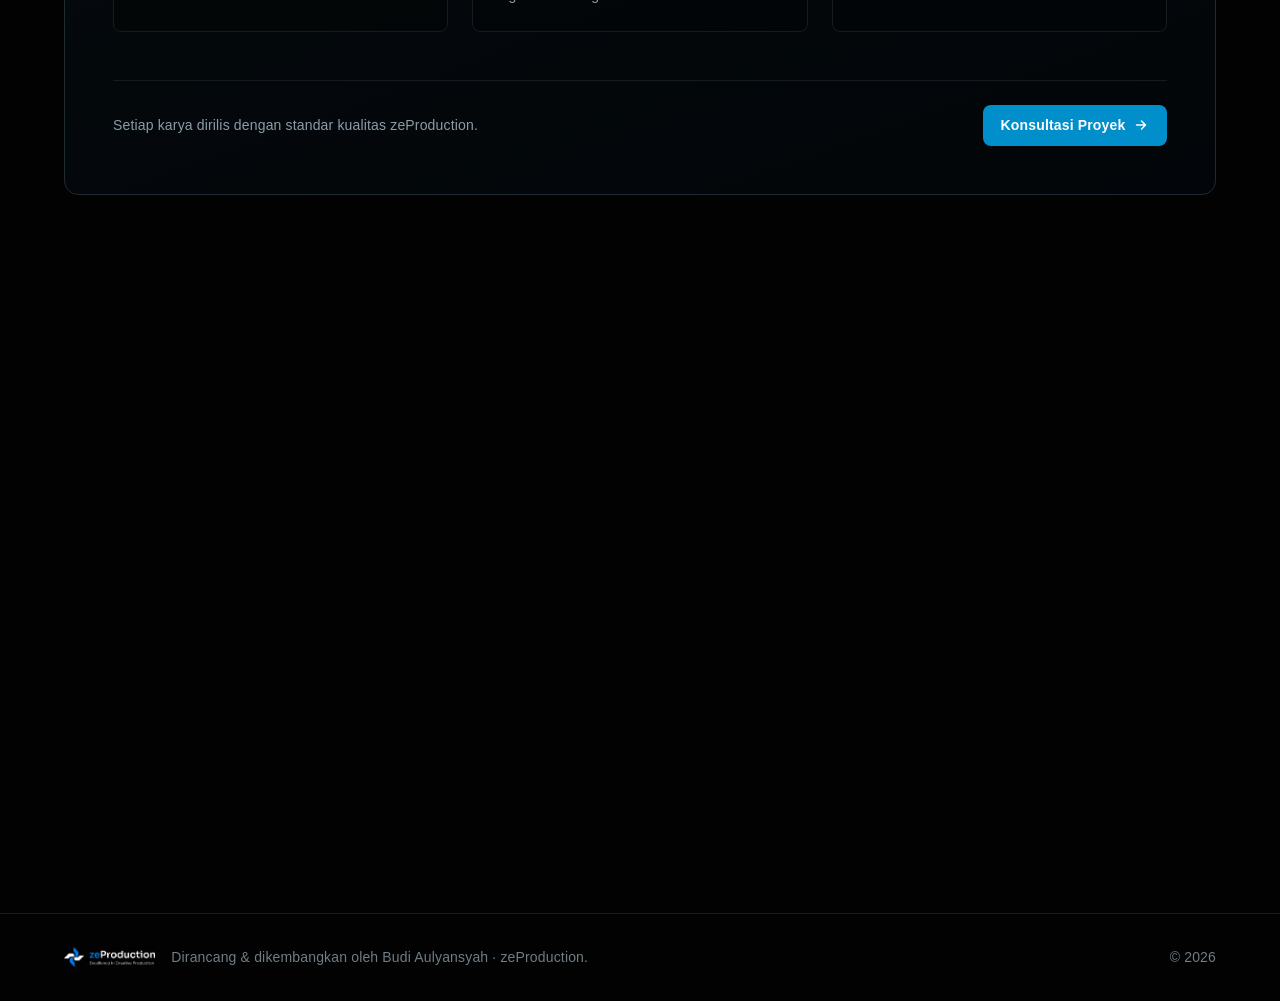
==== commit 89a23d9a: "Update Search Console verification meta tag and add verification HTML file" ====
--- a/index.html
+++ b/index.html
@@ -5,7 +5,7 @@
 <meta name="viewport" content="width=device-width, initial-scale=1, viewport-fit=cover">
 <title>Budi Aulyansyah Ahmad Trisna — UI/UX Designer &amp; Front-end Developer</title>
 <meta name="description" content="Portfolio Budi Aulyansyah Ahmad Trisna — UI/UX Designer, Front-end &amp; Full-stack Web Developer, dengan latar belakang Videografi dan Fotografi profesional.">
-<meta name="google-site-verification" content="nb7ZmJl33dwofvarPyLa0MoNhEfPID5e2jqu7Wmb7dg">
+<meta name="google-site-verification" content="yvcl_8L47UsOLNCBpAES-HfcnZRS8_TXe1XtIcCt8HE">
 
 <link rel="preconnect" href="https://api.fontshare.com" crossorigin>
 <link rel="preconnect" href="https://fonts.googleapis.com">
